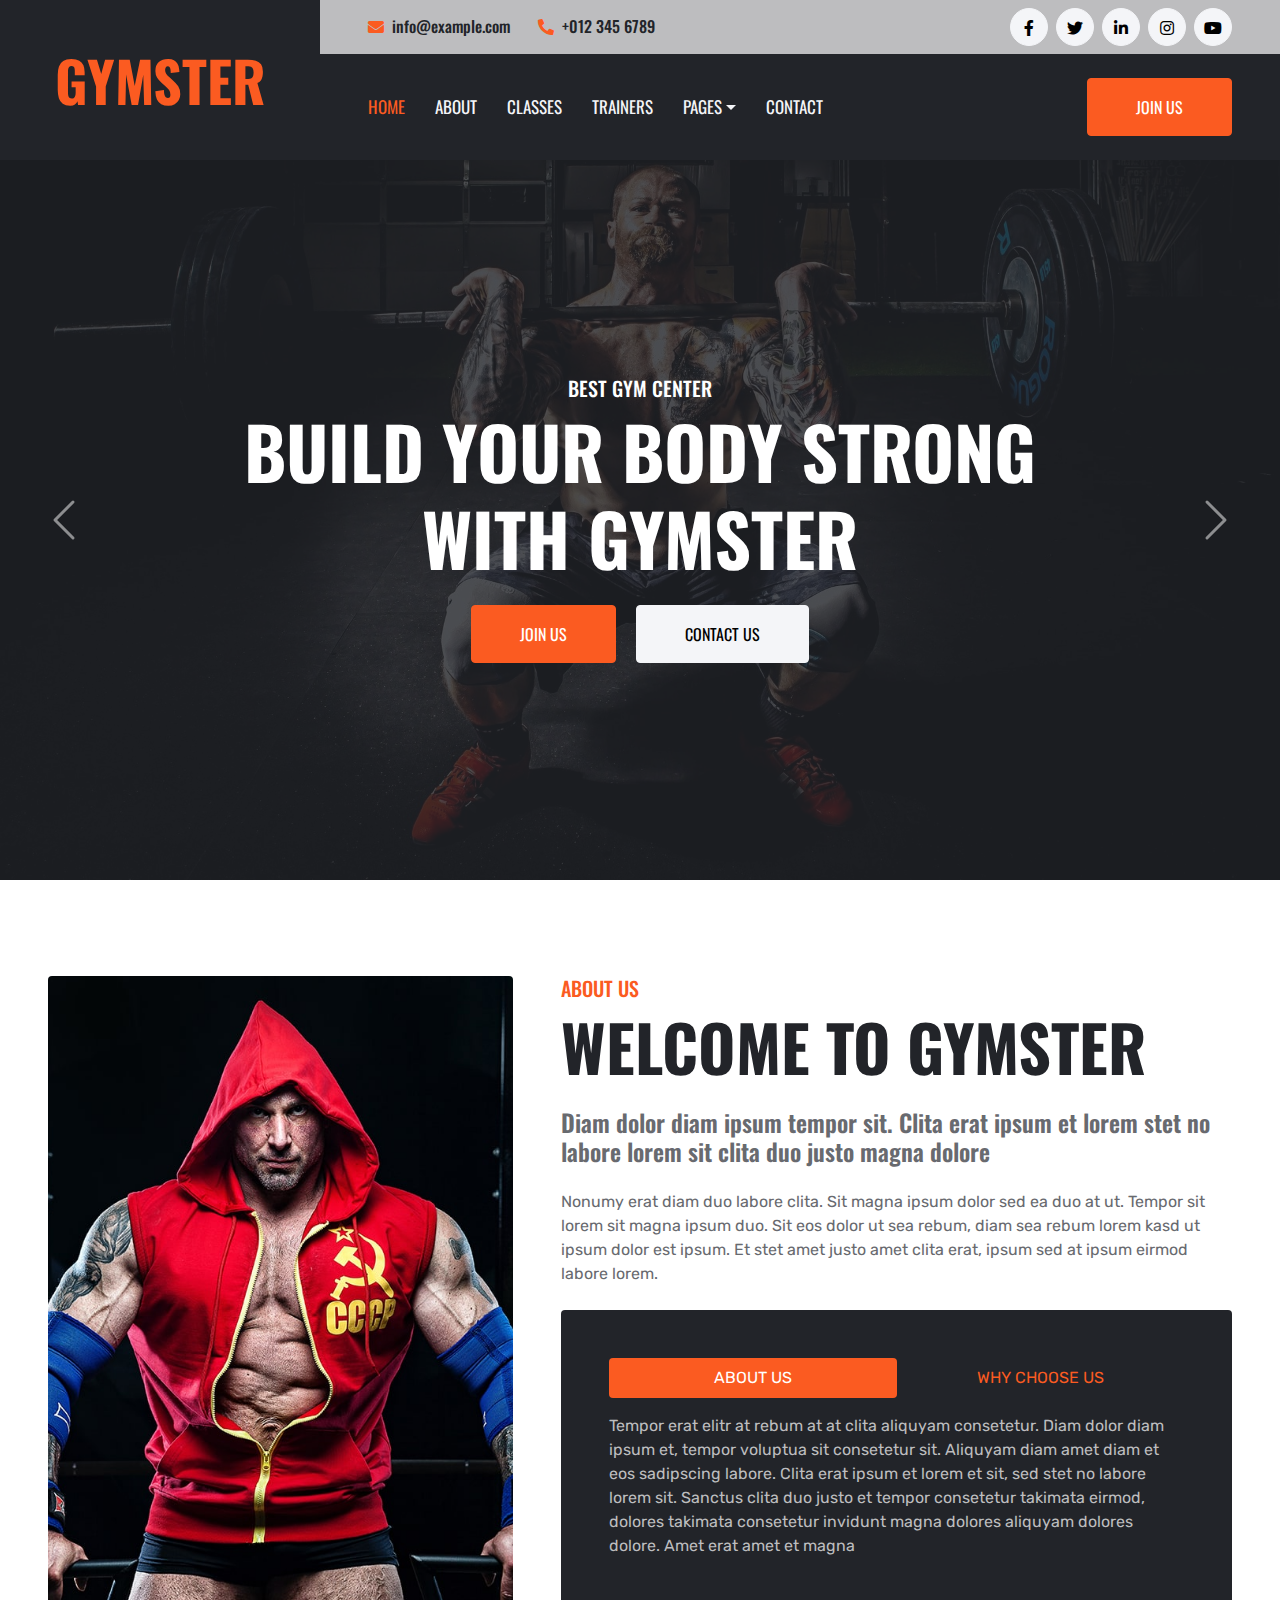
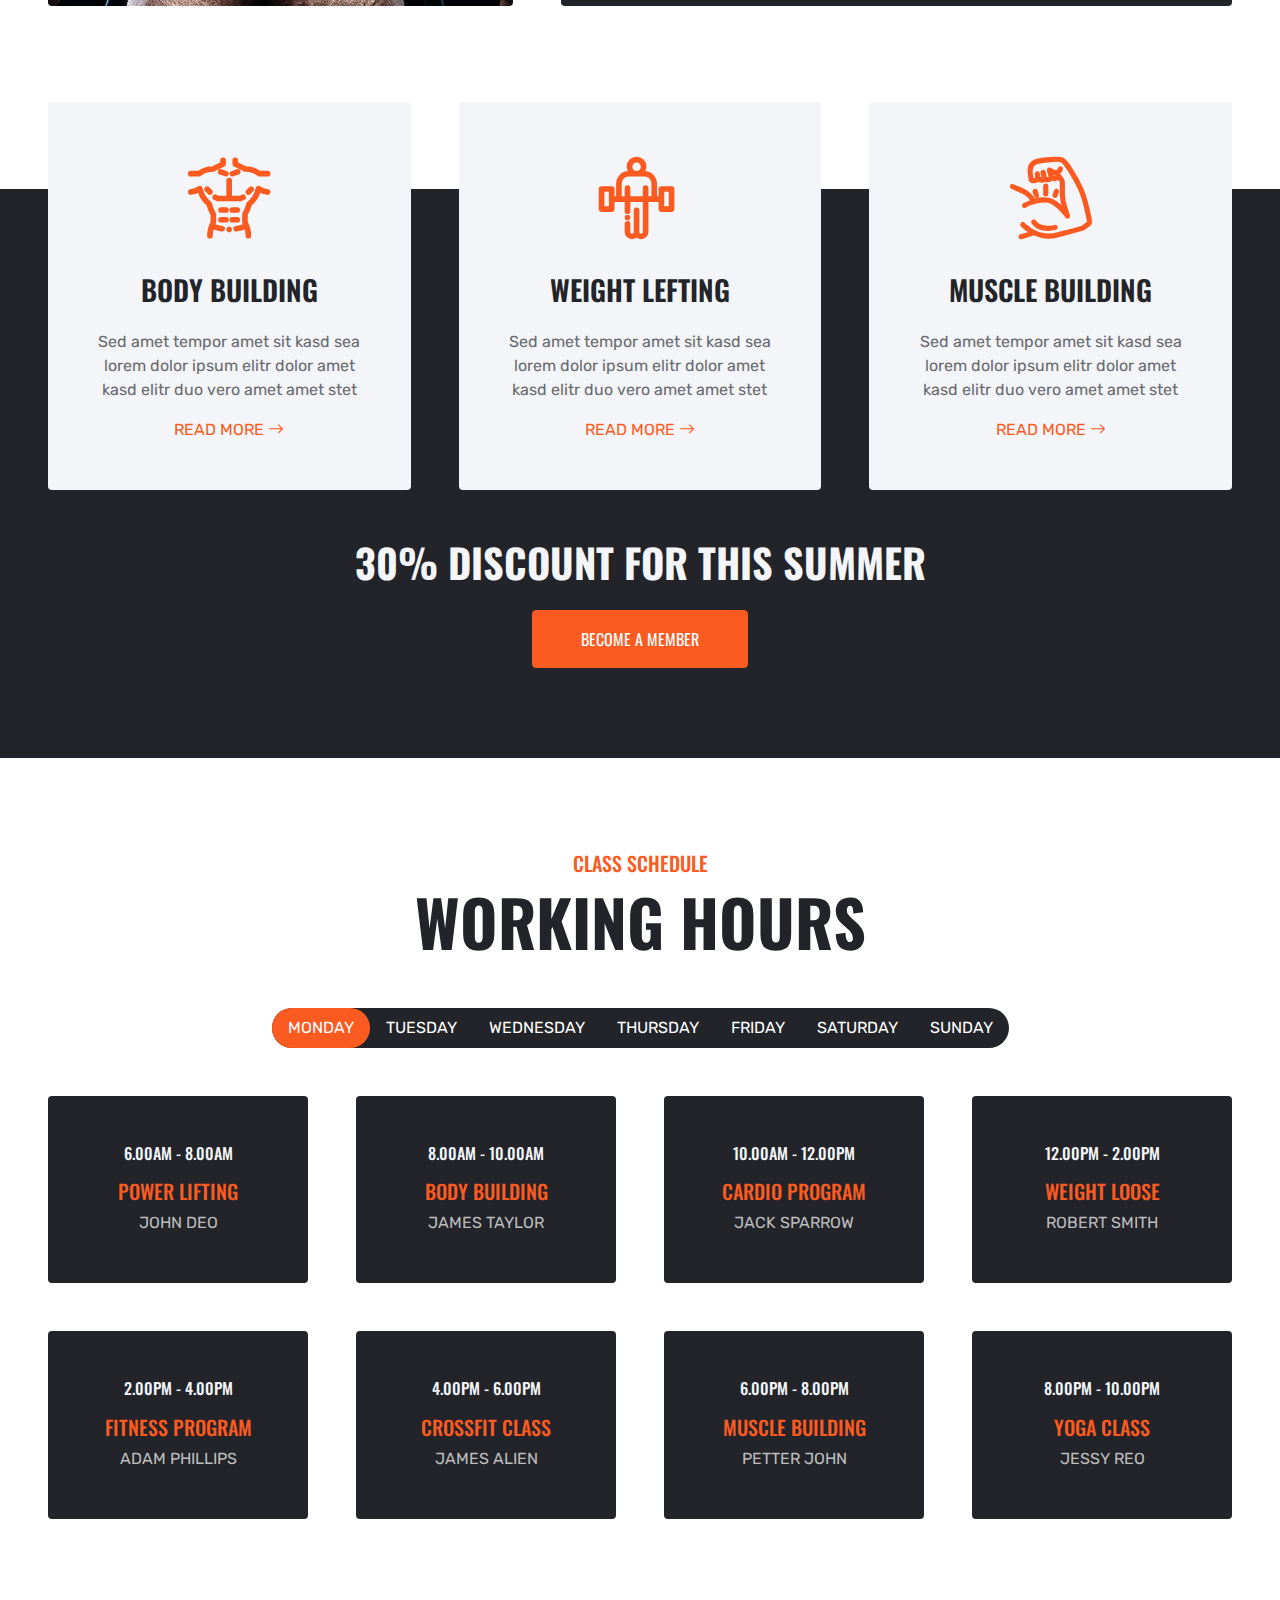
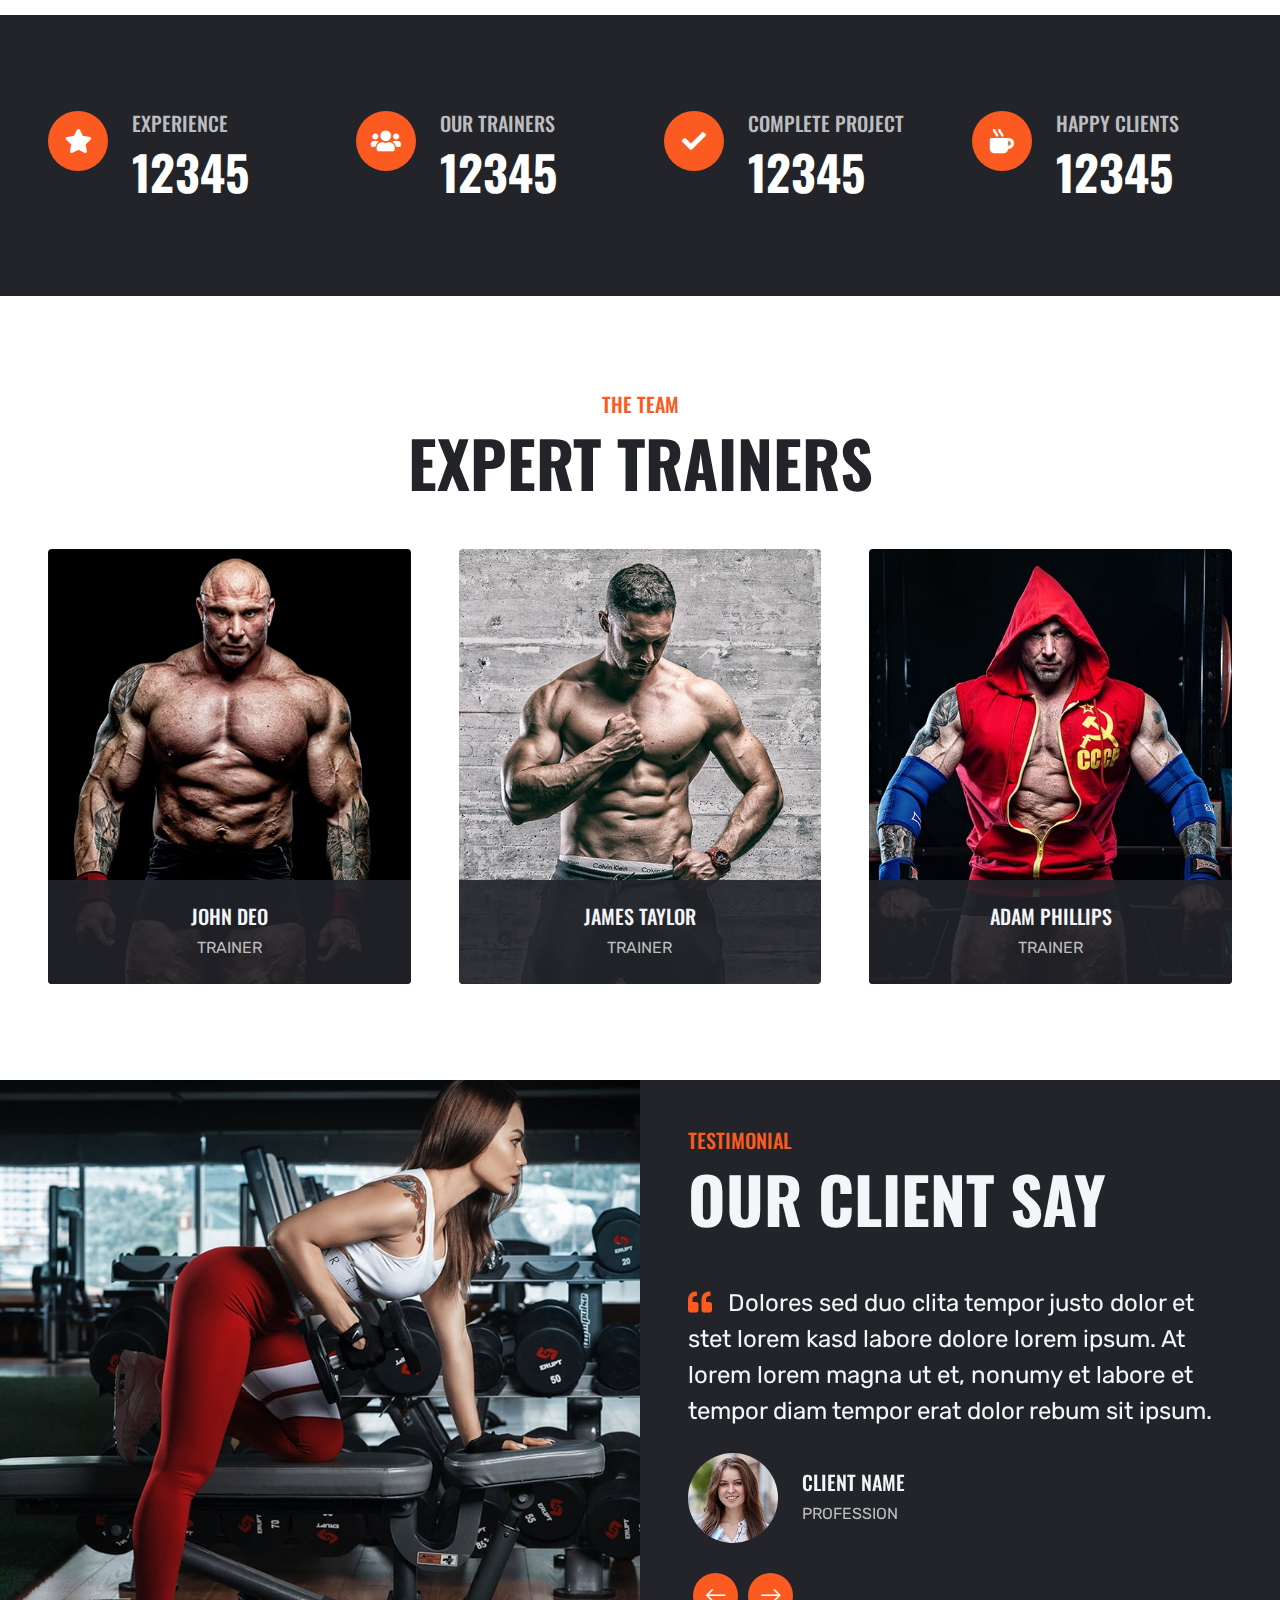
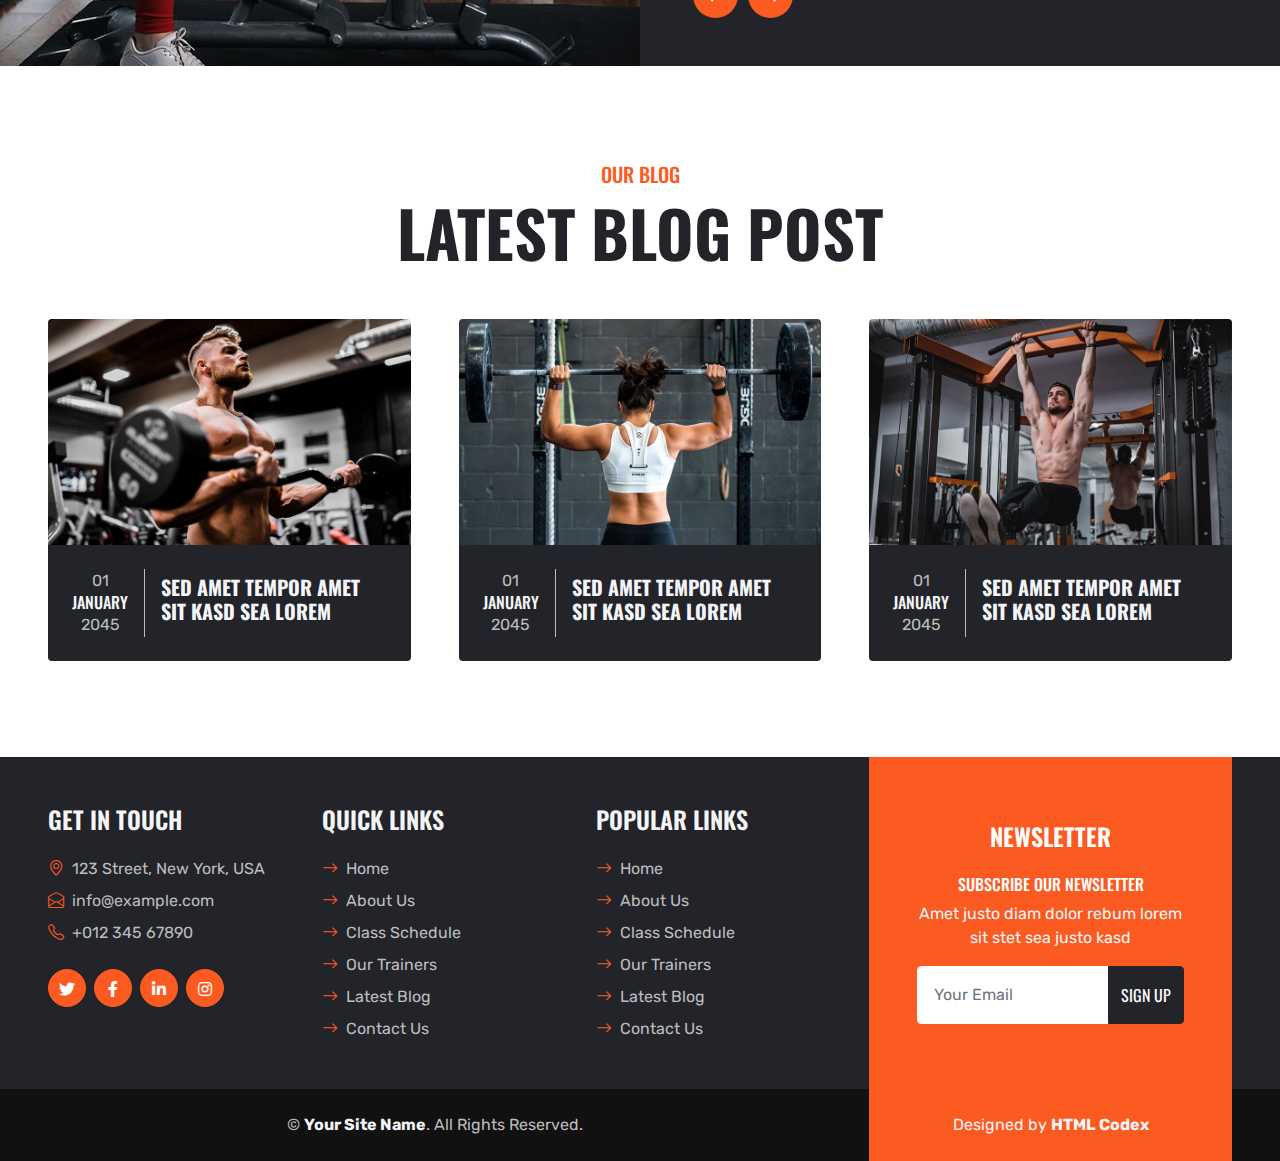
==== index.html @ 9c232bd8 "adding html files" ====
<!DOCTYPE html>
<html lang="en">

<head>
    <meta charset="utf-8">
    <title>GYMSTER - Gym HTML Template</title>
    <meta content="width=device-width, initial-scale=1.0" name="viewport">
    <meta content="Free HTML Templates" name="keywords">
    <meta content="Free HTML Templates" name="description">

    <!-- Favicon -->
    <link href="img/favicon.ico" rel="icon">

    <!-- Google Web Fonts -->
    <link rel="preconnect" href="https://fonts.gstatic.com">
    <link href="https://fonts.googleapis.com/css2?family=Oswald:wght@400;500;600;700&family=Rubik&display=swap" rel="stylesheet"> 

    <!-- Icon Font Stylesheet -->
    <link href="https://cdnjs.cloudflare.com/ajax/libs/font-awesome/5.15.0/css/all.min.css" rel="stylesheet">
    <link href="https://cdn.jsdelivr.net/npm/bootstrap-icons@1.4.1/font/bootstrap-icons.css" rel="stylesheet">
    <link href="lib/flaticon/font/flaticon.css" rel="stylesheet">

    <!-- Libraries Stylesheet -->
    <link href="lib/owlcarousel/assets/owl.carousel.min.css" rel="stylesheet">

    <!-- Customized Bootstrap Stylesheet -->
    <link href="css/bootstrap.min.css" rel="stylesheet">

    <!-- Template Stylesheet -->
    <link href="css/style.css" rel="stylesheet">
</head>

<body>
    <!-- Header Start -->
    <div class="container-fluid bg-dark px-0">
        <div class="row gx-0">
            <div class="col-lg-3 bg-dark d-none d-lg-block">
                <a href="index.html" class="navbar-brand w-100 h-100 m-0 p-0 d-flex align-items-center justify-content-center">
                    <h1 class="m-0 display-4 text-primary text-uppercase">Gymster</h1>
                </a>
            </div>
            <div class="col-lg-9">
                <div class="row gx-0 bg-secondary d-none d-lg-flex">
                    <div class="col-lg-7 px-5 text-start">
                        <div class="h-100 d-inline-flex align-items-center py-2 me-4">
                            <i class="fa fa-envelope text-primary me-2"></i>
                            <h6 class="mb-0">info@example.com</h6>
                        </div>
                        <div class="h-100 d-inline-flex align-items-center py-2">
                            <i class="fa fa-phone-alt text-primary me-2"></i>
                            <h6 class="mb-0">+012 345 6789</h6>
                        </div>
                    </div>
                    <div class="col-lg-5 px-5 text-end">
                        <div class="d-inline-flex align-items-center py-2">
                            <a class="btn btn-light btn-square rounded-circle me-2" href="">
                                <i class="fab fa-facebook-f"></i>
                            </a>
                            <a class="btn btn-light btn-square rounded-circle me-2" href="">
                                <i class="fab fa-twitter"></i>
                            </a>
                            <a class="btn btn-light btn-square rounded-circle me-2" href="">
                                <i class="fab fa-linkedin-in"></i>
                            </a>
                            <a class="btn btn-light btn-square rounded-circle me-2" href="">
                                <i class="fab fa-instagram"></i>
                            </a>
                            <a class="btn btn-light btn-square rounded-circle" href="">
                                <i class="fab fa-youtube"></i>
                            </a>
                        </div>
                    </div>
                </div>
                <nav class="navbar navbar-expand-lg bg-dark navbar-dark p-3 p-lg-0 px-lg-5">
                    <a href="index.html" class="navbar-brand d-block d-lg-none">
                        <h1 class="m-0 display-4 text-primary text-uppercase">Gymster</h1>
                    </a>
                    <button type="button" class="navbar-toggler" data-bs-toggle="collapse" data-bs-target="#navbarCollapse">
                        <span class="navbar-toggler-icon"></span>
                    </button>
                    <div class="collapse navbar-collapse justify-content-between" id="navbarCollapse">
                        <div class="navbar-nav mr-auto py-0">
                            <a href="index.html" class="nav-item nav-link active">Home</a>
                            <a href="about.html" class="nav-item nav-link">About</a>
                            <a href="class.html" class="nav-item nav-link">Classes</a>
                            <a href="team.html" class="nav-item nav-link">Trainers</a>
                            <div class="nav-item dropdown">
                                <a href="#" class="nav-link dropdown-toggle" data-bs-toggle="dropdown">Pages</a>
                                <div class="dropdown-menu rounded-0 m-0">
                                    <a href="blog.html" class="dropdown-item">Blog Grid</a>
                                    <a href="detail.html" class="dropdown-item">Blog Detail</a>
                                    <a href="testimonial.html" class="dropdown-item">Testimonial</a>
                                </div>
                            </div>
                            <a href="contact.html" class="nav-item nav-link">Contact</a>
                        </div>
                        <a href="" class="btn btn-primary py-md-3 px-md-5 d-none d-lg-block">Join Us</a>
                    </div>
                </nav>
            </div>
        </div>
    </div>
    <!-- Header End -->


    <!-- Carousel Start -->
    <div class="container-fluid p-0 mb-5">
        <div id="header-carousel" class="carousel slide" data-bs-ride="carousel">
            <div class="carousel-inner">
                <div class="carousel-item active">
                    <img class="w-100" src="img/carousel-1.jpg" alt="Image">
                    <div class="carousel-caption d-flex flex-column align-items-center justify-content-center">
                        <div class="p-3" style="max-width: 900px;">
                            <h5 class="text-white text-uppercase">Best Gym Center</h5>
                            <h1 class="display-2 text-white text-uppercase mb-md-4">Build Your Body Strong With Gymster</h1>
                            <a href="" class="btn btn-primary py-md-3 px-md-5 me-3">Join Us</a>
                            <a href="" class="btn btn-light py-md-3 px-md-5">Contact Us</a>
                        </div>
                    </div>
                </div>
                <div class="carousel-item">
                    <img class="w-100" src="img/carousel-2.jpg" alt="Image">
                    <div class="carousel-caption d-flex flex-column align-items-center justify-content-center">
                        <div class="p-3" style="max-width: 900px;">
                            <h5 class="text-white text-uppercase">Best Gym Center</h5>
                            <h1 class="display-2 text-white text-uppercase mb-md-4">Grow Your Strength With Our Trainers</h1>
                            <a href="" class="btn btn-primary py-md-3 px-md-5 me-3">Join Us</a>
                            <a href="" class="btn btn-light py-md-3 px-md-5">Contact Us</a>
                        </div>
                    </div>
                </div>
            </div>
            <button class="carousel-control-prev" type="button" data-bs-target="#header-carousel"
                data-bs-slide="prev">
                <span class="carousel-control-prev-icon" aria-hidden="true"></span>
                <span class="visually-hidden">Previous</span>
            </button>
            <button class="carousel-control-next" type="button" data-bs-target="#header-carousel"
                data-bs-slide="next">
                <span class="carousel-control-next-icon" aria-hidden="true"></span>
                <span class="visually-hidden">Next</span>
            </button>
        </div>
    </div>
    <!-- Carousel End -->


    <!-- About Start -->
    <div class="container-fluid p-5">
        <div class="row gx-5">
            <div class="col-lg-5 mb-5 mb-lg-0" style="min-height: 500px;">
                <div class="position-relative h-100">
                    <img class="position-absolute w-100 h-100 rounded" src="img/about.jpg" style="object-fit: cover;">
                </div>
            </div>
            <div class="col-lg-7">
                <div class="mb-4">
                    <h5 class="text-primary text-uppercase">About Us</h5>
                    <h1 class="display-3 text-uppercase mb-0">Welcome to Gymster</h1>
                </div>
                <h4 class="text-body mb-4">Diam dolor diam ipsum tempor sit. Clita erat ipsum et lorem stet no labore lorem sit clita duo justo magna dolore</h4>
                <p class="mb-4">Nonumy erat diam duo labore clita. Sit magna ipsum dolor sed ea duo at ut. Tempor sit lorem sit magna ipsum duo. Sit eos dolor ut sea rebum, diam sea rebum lorem kasd ut ipsum dolor est ipsum. Et stet amet justo amet clita erat, ipsum sed at ipsum eirmod labore lorem.</p>
                <div class="rounded bg-dark p-5">
                    <ul class="nav nav-pills justify-content-between mb-3">
                        <li class="nav-item w-50">
                            <a class="nav-link text-uppercase text-center w-100 active" data-bs-toggle="pill" href="#pills-1">About Us</a>
                        </li>
                        <li class="nav-item w-50">
                                <a class="nav-link text-uppercase text-center w-100" data-bs-toggle="pill" href="#pills-2">Why Choose Us</a>
                        </li>
                    </ul>
                    <div class="tab-content">
                        <div class="tab-pane fade show active" id="pills-1">
                            <p class="text-secondary mb-0">Tempor erat elitr at rebum at at clita aliquyam consetetur. Diam dolor diam ipsum et, tempor voluptua sit consetetur sit. Aliquyam diam amet diam et eos sadipscing labore. Clita erat ipsum et lorem et sit, sed stet no labore lorem sit. Sanctus clita duo justo et tempor consetetur takimata eirmod, dolores takimata consetetur invidunt magna dolores aliquyam dolores dolore. Amet erat amet et magna</p>
                        </div>
                        <div class="tab-pane fade" id="pills-2">
                            <p class="text-secondary mb-0">Tempor erat elitr at rebum at at clita aliquyam consetetur. Diam dolor diam ipsum et, tempor voluptua sit consetetur sit. Aliquyam diam amet diam et eos sadipscing labore. Clita erat ipsum et lorem et sit, sed stet no labore lorem sit. Sanctus clita duo justo et tempor consetetur takimata eirmod, dolores takimata consetetur invidunt magna dolores aliquyam dolores dolore. Amet erat amet et magna</p>
                        </div>
                    </div>
                </div>
            </div>
        </div>
    </div>
    <!-- About End -->


    <!-- Programe Start -->
    <div class="container-fluid programe position-relative px-5 mt-5" style="margin-bottom: 135px;">
        <div class="row g-5 gb-5">
            <div class="col-lg-4 col-md-6">
                <div class="bg-light rounded text-center p-5">
                    <i class="flaticon-six-pack display-1 text-primary"></i>
                    <h3 class="text-uppercase my-4">Body Building</h3>
                    <p>Sed amet tempor amet sit kasd sea lorem dolor ipsum elitr dolor amet kasd elitr duo vero amet amet stet</p>
                    <a class="text-uppercase" href="">Read More <i class="bi bi-arrow-right"></i></a>
                </div>
            </div>
            <div class="col-lg-4 col-md-6">
                <div class="bg-light rounded text-center p-5">
                    <i class="flaticon-barbell display-1 text-primary"></i>
                    <h3 class="text-uppercase my-4">Weight Lefting</h3>
                    <p>Sed amet tempor amet sit kasd sea lorem dolor ipsum elitr dolor amet kasd elitr duo vero amet amet stet</p>
                    <a class="text-uppercase" href="">Read More <i class="bi bi-arrow-right"></i></a>
                </div>
            </div>
            <div class="col-lg-4 col-md-6">
                <div class="bg-light rounded text-center p-5">
                    <i class="flaticon-bodybuilding display-1 text-primary"></i>
                    <h3 class="text-uppercase my-4">Muscle Building</h3>
                    <p>Sed amet tempor amet sit kasd sea lorem dolor ipsum elitr dolor amet kasd elitr duo vero amet amet stet</p>
                    <a class="text-uppercase" href="">Read More <i class="bi bi-arrow-right"></i></a>
                </div>
            </div>
            <div class="col-lg-12 col-md-6 text-center">
                <h1 class="text-uppercase text-light mb-4">30% Discount For This Summer</h1>
                <a href="" class="btn btn-primary py-3 px-5">Become A Member</a>
            </div>
        </div>
    </div>
    <!-- Programe Start -->


    <!-- Class Timetable Start -->
    <div class="container-fluid p-5">
        <div class="mb-5 text-center">
            <h5 class="text-primary text-uppercase">Class Schedule</h5>
            <h1 class="display-3 text-uppercase mb-0">Working Hours</h1>
        </div>
        <div class="tab-class text-center">
            <ul class="nav nav-pills d-inline-flex justify-content-center bg-dark text-uppercase rounded-pill mb-5">
                <li class="nav-item">
                    <a class="nav-link rounded-pill text-white active" data-bs-toggle="pill" href="#tab-1">Monday</a>
                </li>
                <li class="nav-item">
                    <a class="nav-link rounded-pill text-white" data-bs-toggle="pill" href="#tab-2">Tuesday</a>
                </li>
                <li class="nav-item">
                    <a class="nav-link rounded-pill text-white" data-bs-toggle="pill" href="#tab-3">Wednesday</a>
                </li>
                <li class="nav-item">
                    <a class="nav-link rounded-pill text-white" data-bs-toggle="pill" href="#tab-4">Thursday</a>
                </li>
                <li class="nav-item">
                    <a class="nav-link rounded-pill text-white" data-bs-toggle="pill" href="#tab-5">Friday</a>
                </li>
                <li class="nav-item">
                    <a class="nav-link rounded-pill text-white" data-bs-toggle="pill" href="#tab-6">Saturday</a>
                </li>
                <li class="nav-item">
                    <a class="nav-link rounded-pill text-white" data-bs-toggle="pill" href="#tab-7">Sunday</a>
                </li>
            </ul>
            <div class="tab-content">
                <div id="tab-1" class="tab-pane fade show p-0 active">
                    <div class="row g-5">
                        <div class="col-lg-3 col-md-4 col-sm-6">
                            <div class="bg-dark rounded text-center py-5 px-3">
                                <h6 class="text-uppercase text-light mb-3">6.00am - 8.00am</h6>
                                <h5 class="text-uppercase text-primary">Power Lifting</h5>
                                <p class="text-uppercase text-secondary mb-0">John Deo</p>
                            </div>
                        </div>
                        <div class="col-lg-3 col-md-4 col-sm-6">
                            <div class="bg-dark rounded text-center py-5 px-3">
                                <h6 class="text-uppercase text-light mb-3">8.00am - 10.00am</h6>
                                <h5 class="text-uppercase text-primary">Body Building</h5>
                                <p class="text-uppercase text-secondary mb-0">James Taylor</p>
                            </div>
                        </div>
                        <div class="col-lg-3 col-md-4 col-sm-6">
                            <div class="bg-dark rounded text-center py-5 px-3">
                                <h6 class="text-uppercase text-light mb-3">10.00am - 12.00pm</h6>
                                <h5 class="text-uppercase text-primary">Cardio Program</h5>
                                <p class="text-uppercase text-secondary mb-0">Jack Sparrow</p>
                            </div>
                        </div>
                        <div class="col-lg-3 col-md-4 col-sm-6">
                            <div class="bg-dark rounded text-center py-5 px-3">
                                <h6 class="text-uppercase text-light mb-3">12.00pm - 2.00pm</h6>
                                <h5 class="text-uppercase text-primary">Weight Loose</h5>
                                <p class="text-uppercase text-secondary mb-0">Robert Smith</p>
                            </div>
                        </div>
                        <div class="col-lg-3 col-md-4 col-sm-6">
                            <div class="bg-dark rounded text-center py-5 px-3">
                                <h6 class="text-uppercase text-light mb-3">2.00pm - 4.00pm</h6>
                                <h5 class="text-uppercase text-primary">Fitness Program</h5>
                                <p class="text-uppercase text-secondary mb-0">Adam Phillips</p>
                            </div>
                        </div>
                        <div class="col-lg-3 col-md-4 col-sm-6">
                            <div class="bg-dark rounded text-center py-5 px-3">
                                <h6 class="text-uppercase text-light mb-3">4.00pm - 6.00pm</h6>
                                <h5 class="text-uppercase text-primary">Crossfit Class</h5>
                                <p class="text-uppercase text-secondary mb-0">James Alien</p>
                            </div>
                        </div>
                        <div class="col-lg-3 col-md-4 col-sm-6">
                            <div class="bg-dark rounded text-center py-5 px-3">
                                <h6 class="text-uppercase text-light mb-3">6.00pm - 8.00pm</h6>
                                <h5 class="text-uppercase text-primary">Muscle Building</h5>
                                <p class="text-uppercase text-secondary mb-0">Petter John</p>
                            </div>
                        </div>
                        <div class="col-lg-3 col-md-4 col-sm-6">
                            <div class="bg-dark rounded text-center py-5 px-3">
                                <h6 class="text-uppercase text-light mb-3">8.00pm - 10.00pm</h6>
                                <h5 class="text-uppercase text-primary">Yoga Class</h5>
                                <p class="text-uppercase text-secondary mb-0">Jessy Reo</p>
                            </div>
                        </div>
                    </div>
                </div>
                <div id="tab-2" class="tab-pane fade p-0">
                    <div class="row g-5">
                        <div class="col-lg-3 col-md-4 col-sm-6">
                            <div class="bg-dark rounded text-center py-5 px-3">
                                <h6 class="text-uppercase text-light mb-3">6.00am - 8.00am</h6>
                                <h5 class="text-uppercase text-primary">Power Lifting</h5>
                                <p class="text-uppercase text-secondary mb-0">John Deo</p>
                            </div>
                        </div>
                        <div class="col-lg-3 col-md-4 col-sm-6">
                            <div class="bg-dark rounded text-center py-5 px-3">
                                <h6 class="text-uppercase text-light mb-3">8.00am - 10.00am</h6>
                                <h5 class="text-uppercase text-primary">Body Building</h5>
                                <p class="text-uppercase text-secondary mb-0">James Taylor</p>
                            </div>
                        </div>
                        <div class="col-lg-3 col-md-4 col-sm-6">
                            <div class="bg-dark rounded text-center py-5 px-3">
                                <h6 class="text-uppercase text-light mb-3">10.00am - 12.00pm</h6>
                                <h5 class="text-uppercase text-primary">Cardio Program</h5>
                                <p class="text-uppercase text-secondary mb-0">Jack Sparrow</p>
                            </div>
                        </div>
                        <div class="col-lg-3 col-md-4 col-sm-6">
                            <div class="bg-dark rounded text-center py-5 px-3">
                                <h6 class="text-uppercase text-light mb-3">12.00pm - 2.00pm</h6>
                                <h5 class="text-uppercase text-primary">Weight Loose</h5>
                                <p class="text-uppercase text-secondary mb-0">Robert Smith</p>
                            </div>
                        </div>
                        <div class="col-lg-3 col-md-4 col-sm-6">
                            <div class="bg-dark rounded text-center py-5 px-3">
                                <h6 class="text-uppercase text-light mb-3">2.00pm - 4.00pm</h6>
                                <h5 class="text-uppercase text-primary">Fitness Program</h5>
                                <p class="text-uppercase text-secondary mb-0">Adam Phillips</p>
                            </div>
                        </div>
                        <div class="col-lg-3 col-md-4 col-sm-6">
                            <div class="bg-dark rounded text-center py-5 px-3">
                                <h6 class="text-uppercase text-light mb-3">4.00pm - 6.00pm</h6>
                                <h5 class="text-uppercase text-primary">Crossfit Class</h5>
                                <p class="text-uppercase text-secondary mb-0">James Alien</p>
                            </div>
                        </div>
                        <div class="col-lg-3 col-md-4 col-sm-6">
                            <div class="bg-dark rounded text-center py-5 px-3">
                                <h6 class="text-uppercase text-light mb-3">6.00pm - 8.00pm</h6>
                                <h5 class="text-uppercase text-primary">Muscle Building</h5>
                                <p class="text-uppercase text-secondary mb-0">Petter John</p>
                            </div>
                        </div>
                        <div class="col-lg-3 col-md-4 col-sm-6">
                            <div class="bg-dark rounded text-center py-5 px-3">
                                <h6 class="text-uppercase text-light mb-3">8.00pm - 10.00pm</h6>
                                <h5 class="text-uppercase text-primary">Yoga Class</h5>
                                <p class="text-uppercase text-secondary mb-0">Jessy Reo</p>
                            </div>
                        </div>
                    </div>
                </div>
                <div id="tab-3" class="tab-pane fade p-0">
                    <div class="row g-5">
                        <div class="col-lg-3 col-md-4 col-sm-6">
                            <div class="bg-dark rounded text-center py-5 px-3">
                                <h6 class="text-uppercase text-light mb-3">6.00am - 8.00am</h6>
                                <h5 class="text-uppercase text-primary">Power Lifting</h5>
                                <p class="text-uppercase text-secondary mb-0">John Deo</p>
                            </div>
                        </div>
                        <div class="col-lg-3 col-md-4 col-sm-6">
                            <div class="bg-dark rounded text-center py-5 px-3">
                                <h6 class="text-uppercase text-light mb-3">8.00am - 10.00am</h6>
                                <h5 class="text-uppercase text-primary">Body Building</h5>
                                <p class="text-uppercase text-secondary mb-0">James Taylor</p>
                            </div>
                        </div>
                        <div class="col-lg-3 col-md-4 col-sm-6">
                            <div class="bg-dark rounded text-center py-5 px-3">
                                <h6 class="text-uppercase text-light mb-3">10.00am - 12.00pm</h6>
                                <h5 class="text-uppercase text-primary">Cardio Program</h5>
                                <p class="text-uppercase text-secondary mb-0">Jack Sparrow</p>
                            </div>
                        </div>
                        <div class="col-lg-3 col-md-4 col-sm-6">
                            <div class="bg-dark rounded text-center py-5 px-3">
                                <h6 class="text-uppercase text-light mb-3">12.00pm - 2.00pm</h6>
                                <h5 class="text-uppercase text-primary">Weight Loose</h5>
                                <p class="text-uppercase text-secondary mb-0">Robert Smith</p>
                            </div>
                        </div>
                        <div class="col-lg-3 col-md-4 col-sm-6">
                            <div class="bg-dark rounded text-center py-5 px-3">
                                <h6 class="text-uppercase text-light mb-3">2.00pm - 4.00pm</h6>
                                <h5 class="text-uppercase text-primary">Fitness Program</h5>
                                <p class="text-uppercase text-secondary mb-0">Adam Phillips</p>
                            </div>
                        </div>
                        <div class="col-lg-3 col-md-4 col-sm-6">
                            <div class="bg-dark rounded text-center py-5 px-3">
                                <h6 class="text-uppercase text-light mb-3">4.00pm - 6.00pm</h6>
                                <h5 class="text-uppercase text-primary">Crossfit Class</h5>
                                <p class="text-uppercase text-secondary mb-0">James Alien</p>
                            </div>
                        </div>
                        <div class="col-lg-3 col-md-4 col-sm-6">
                            <div class="bg-dark rounded text-center py-5 px-3">
                                <h6 class="text-uppercase text-light mb-3">6.00pm - 8.00pm</h6>
                                <h5 class="text-uppercase text-primary">Muscle Building</h5>
                                <p class="text-uppercase text-secondary mb-0">Petter John</p>
                            </div>
                        </div>
                        <div class="col-lg-3 col-md-4 col-sm-6">
                            <div class="bg-dark rounded text-center py-5 px-3">
                                <h6 class="text-uppercase text-light mb-3">8.00pm - 10.00pm</h6>
                                <h5 class="text-uppercase text-primary">Yoga Class</h5>
                                <p class="text-uppercase text-secondary mb-0">Jessy Reo</p>
                            </div>
                        </div>
                    </div>
                </div>
                <div id="tab-4" class="tab-pane fade p-0">
                    <div class="row g-5">
                        <div class="col-lg-3 col-md-4 col-sm-6">
                            <div class="bg-dark rounded text-center py-5 px-3">
                                <h6 class="text-uppercase text-light mb-3">6.00am - 8.00am</h6>
                                <h5 class="text-uppercase text-primary">Power Lifting</h5>
                                <p class="text-uppercase text-secondary mb-0">John Deo</p>
                            </div>
                        </div>
                        <div class="col-lg-3 col-md-4 col-sm-6">
                            <div class="bg-dark rounded text-center py-5 px-3">
                                <h6 class="text-uppercase text-light mb-3">8.00am - 10.00am</h6>
                                <h5 class="text-uppercase text-primary">Body Building</h5>
                                <p class="text-uppercase text-secondary mb-0">James Taylor</p>
                            </div>
                        </div>
                        <div class="col-lg-3 col-md-4 col-sm-6">
                            <div class="bg-dark rounded text-center py-5 px-3">
                                <h6 class="text-uppercase text-light mb-3">10.00am - 12.00pm</h6>
                                <h5 class="text-uppercase text-primary">Cardio Program</h5>
                                <p class="text-uppercase text-secondary mb-0">Jack Sparrow</p>
                            </div>
                        </div>
                        <div class="col-lg-3 col-md-4 col-sm-6">
                            <div class="bg-dark rounded text-center py-5 px-3">
                                <h6 class="text-uppercase text-light mb-3">12.00pm - 2.00pm</h6>
                                <h5 class="text-uppercase text-primary">Weight Loose</h5>
                                <p class="text-uppercase text-secondary mb-0">Robert Smith</p>
                            </div>
                        </div>
                        <div class="col-lg-3 col-md-4 col-sm-6">
                            <div class="bg-dark rounded text-center py-5 px-3">
                                <h6 class="text-uppercase text-light mb-3">2.00pm - 4.00pm</h6>
                                <h5 class="text-uppercase text-primary">Fitness Program</h5>
                                <p class="text-uppercase text-secondary mb-0">Adam Phillips</p>
                            </div>
                        </div>
                        <div class="col-lg-3 col-md-4 col-sm-6">
                            <div class="bg-dark rounded text-center py-5 px-3">
                                <h6 class="text-uppercase text-light mb-3">4.00pm - 6.00pm</h6>
                                <h5 class="text-uppercase text-primary">Crossfit Class</h5>
                                <p class="text-uppercase text-secondary mb-0">James Alien</p>
                            </div>
                        </div>
                        <div class="col-lg-3 col-md-4 col-sm-6">
                            <div class="bg-dark rounded text-center py-5 px-3">
                                <h6 class="text-uppercase text-light mb-3">6.00pm - 8.00pm</h6>
                                <h5 class="text-uppercase text-primary">Muscle Building</h5>
                                <p class="text-uppercase text-secondary mb-0">Petter John</p>
                            </div>
                        </div>
                        <div class="col-lg-3 col-md-4 col-sm-6">
                            <div class="bg-dark rounded text-center py-5 px-3">
                                <h6 class="text-uppercase text-light mb-3">8.00pm - 10.00pm</h6>
                                <h5 class="text-uppercase text-primary">Yoga Class</h5>
                                <p class="text-uppercase text-secondary mb-0">Jessy Reo</p>
                            </div>
                        </div>
                    </div>
                </div>
                <div id="tab-5" class="tab-pane fade p-0">
                    <div class="row g-5">
                        <div class="col-lg-3 col-md-4 col-sm-6">
                            <div class="bg-dark rounded text-center py-5 px-3">
                                <h6 class="text-uppercase text-light mb-3">6.00am - 8.00am</h6>
                                <h5 class="text-uppercase text-primary">Power Lifting</h5>
                                <p class="text-uppercase text-secondary mb-0">John Deo</p>
                            </div>
                        </div>
                        <div class="col-lg-3 col-md-4 col-sm-6">
                            <div class="bg-dark rounded text-center py-5 px-3">
                                <h6 class="text-uppercase text-light mb-3">8.00am - 10.00am</h6>
                                <h5 class="text-uppercase text-primary">Body Building</h5>
                                <p class="text-uppercase text-secondary mb-0">James Taylor</p>
                            </div>
                        </div>
                        <div class="col-lg-3 col-md-4 col-sm-6">
                            <div class="bg-dark rounded text-center py-5 px-3">
                                <h6 class="text-uppercase text-light mb-3">10.00am - 12.00pm</h6>
                                <h5 class="text-uppercase text-primary">Cardio Program</h5>
                                <p class="text-uppercase text-secondary mb-0">Jack Sparrow</p>
                            </div>
                        </div>
                        <div class="col-lg-3 col-md-4 col-sm-6">
                            <div class="bg-dark rounded text-center py-5 px-3">
                                <h6 class="text-uppercase text-light mb-3">12.00pm - 2.00pm</h6>
                                <h5 class="text-uppercase text-primary">Weight Loose</h5>
                                <p class="text-uppercase text-secondary mb-0">Robert Smith</p>
                            </div>
                        </div>
                        <div class="col-lg-3 col-md-4 col-sm-6">
                            <div class="bg-dark rounded text-center py-5 px-3">
                                <h6 class="text-uppercase text-light mb-3">2.00pm - 4.00pm</h6>
                                <h5 class="text-uppercase text-primary">Fitness Program</h5>
                                <p class="text-uppercase text-secondary mb-0">Adam Phillips</p>
                            </div>
                        </div>
                        <div class="col-lg-3 col-md-4 col-sm-6">
                            <div class="bg-dark rounded text-center py-5 px-3">
                                <h6 class="text-uppercase text-light mb-3">4.00pm - 6.00pm</h6>
                                <h5 class="text-uppercase text-primary">Crossfit Class</h5>
                                <p class="text-uppercase text-secondary mb-0">James Alien</p>
                            </div>
                        </div>
                        <div class="col-lg-3 col-md-4 col-sm-6">
                            <div class="bg-dark rounded text-center py-5 px-3">
                                <h6 class="text-uppercase text-light mb-3">6.00pm - 8.00pm</h6>
                                <h5 class="text-uppercase text-primary">Muscle Building</h5>
                                <p class="text-uppercase text-secondary mb-0">Petter John</p>
                            </div>
                        </div>
                        <div class="col-lg-3 col-md-4 col-sm-6">
                            <div class="bg-dark rounded text-center py-5 px-3">
                                <h6 class="text-uppercase text-light mb-3">8.00pm - 10.00pm</h6>
                                <h5 class="text-uppercase text-primary">Yoga Class</h5>
                                <p class="text-uppercase text-secondary mb-0">Jessy Reo</p>
                            </div>
                        </div>
                    </div>
                </div>
                <div id="tab-6" class="tab-pane fade p-0">
                    <div class="row g-5">
                        <div class="col-lg-3 col-md-4 col-sm-6">
                            <div class="bg-dark rounded text-center py-5 px-3">
                                <h6 class="text-uppercase text-light mb-3">6.00am - 8.00am</h6>
                                <h5 class="text-uppercase text-primary">Power Lifting</h5>
                                <p class="text-uppercase text-secondary mb-0">John Deo</p>
                            </div>
                        </div>
                        <div class="col-lg-3 col-md-4 col-sm-6">
                            <div class="bg-dark rounded text-center py-5 px-3">
                                <h6 class="text-uppercase text-light mb-3">8.00am - 10.00am</h6>
                                <h5 class="text-uppercase text-primary">Body Building</h5>
                                <p class="text-uppercase text-secondary mb-0">James Taylor</p>
                            </div>
                        </div>
                        <div class="col-lg-3 col-md-4 col-sm-6">
                            <div class="bg-dark rounded text-center py-5 px-3">
                                <h6 class="text-uppercase text-light mb-3">10.00am - 12.00pm</h6>
                                <h5 class="text-uppercase text-primary">Cardio Program</h5>
                                <p class="text-uppercase text-secondary mb-0">Jack Sparrow</p>
                            </div>
                        </div>
                        <div class="col-lg-3 col-md-4 col-sm-6">
                            <div class="bg-dark rounded text-center py-5 px-3">
                                <h6 class="text-uppercase text-light mb-3">12.00pm - 2.00pm</h6>
                                <h5 class="text-uppercase text-primary">Weight Loose</h5>
                                <p class="text-uppercase text-secondary mb-0">Robert Smith</p>
                            </div>
                        </div>
                        <div class="col-lg-3 col-md-4 col-sm-6">
                            <div class="bg-dark rounded text-center py-5 px-3">
                                <h6 class="text-uppercase text-light mb-3">2.00pm - 4.00pm</h6>
                                <h5 class="text-uppercase text-primary">Fitness Program</h5>
                                <p class="text-uppercase text-secondary mb-0">Adam Phillips</p>
                            </div>
                        </div>
                        <div class="col-lg-3 col-md-4 col-sm-6">
                            <div class="bg-dark rounded text-center py-5 px-3">
                                <h6 class="text-uppercase text-light mb-3">4.00pm - 6.00pm</h6>
                                <h5 class="text-uppercase text-primary">Crossfit Class</h5>
                                <p class="text-uppercase text-secondary mb-0">James Alien</p>
                            </div>
                        </div>
                        <div class="col-lg-3 col-md-4 col-sm-6">
                            <div class="bg-dark rounded text-center py-5 px-3">
                                <h6 class="text-uppercase text-light mb-3">6.00pm - 8.00pm</h6>
                                <h5 class="text-uppercase text-primary">Muscle Building</h5>
                                <p class="text-uppercase text-secondary mb-0">Petter John</p>
                            </div>
                        </div>
                        <div class="col-lg-3 col-md-4 col-sm-6">
                            <div class="bg-dark rounded text-center py-5 px-3">
                                <h6 class="text-uppercase text-light mb-3">8.00pm - 10.00pm</h6>
                                <h5 class="text-uppercase text-primary">Yoga Class</h5>
                                <p class="text-uppercase text-secondary mb-0">Jessy Reo</p>
                            </div>
                        </div>
                    </div>
                </div>
                <div id="tab-7" class="tab-pane fade p-0">
                    <div class="row g-5">
                        <div class="col-lg-3 col-md-4 col-sm-6">
                            <div class="bg-dark rounded text-center py-5 px-3">
                                <h6 class="text-uppercase text-light mb-3">6.00am - 8.00am</h6>
                                <h5 class="text-uppercase text-primary">Power Lifting</h5>
                                <p class="text-uppercase text-secondary mb-0">John Deo</p>
                            </div>
                        </div>
                        <div class="col-lg-3 col-md-4 col-sm-6">
                            <div class="bg-dark rounded text-center py-5 px-3">
                                <h6 class="text-uppercase text-light mb-3">8.00am - 10.00am</h6>
                                <h5 class="text-uppercase text-primary">Body Building</h5>
                                <p class="text-uppercase text-secondary mb-0">James Taylor</p>
                            </div>
                        </div>
                        <div class="col-lg-3 col-md-4 col-sm-6">
                            <div class="bg-dark rounded text-center py-5 px-3">
                                <h6 class="text-uppercase text-light mb-3">10.00am - 12.00pm</h6>
                                <h5 class="text-uppercase text-primary">Cardio Program</h5>
                                <p class="text-uppercase text-secondary mb-0">Jack Sparrow</p>
                            </div>
                        </div>
                        <div class="col-lg-3 col-md-4 col-sm-6">
                            <div class="bg-dark rounded text-center py-5 px-3">
                                <h6 class="text-uppercase text-light mb-3">12.00pm - 2.00pm</h6>
                                <h5 class="text-uppercase text-primary">Weight Loose</h5>
                                <p class="text-uppercase text-secondary mb-0">Robert Smith</p>
                            </div>
                        </div>
                        <div class="col-lg-3 col-md-4 col-sm-6">
                            <div class="bg-dark rounded text-center py-5 px-3">
                                <h6 class="text-uppercase text-light mb-3">2.00pm - 4.00pm</h6>
                                <h5 class="text-uppercase text-primary">Fitness Program</h5>
                                <p class="text-uppercase text-secondary mb-0">Adam Phillips</p>
                            </div>
                        </div>
                        <div class="col-lg-3 col-md-4 col-sm-6">
                            <div class="bg-dark rounded text-center py-5 px-3">
                                <h6 class="text-uppercase text-light mb-3">4.00pm - 6.00pm</h6>
                                <h5 class="text-uppercase text-primary">Crossfit Class</h5>
                                <p class="text-uppercase text-secondary mb-0">James Alien</p>
                            </div>
                        </div>
                        <div class="col-lg-3 col-md-4 col-sm-6">
                            <div class="bg-dark rounded text-center py-5 px-3">
                                <h6 class="text-uppercase text-light mb-3">6.00pm - 8.00pm</h6>
                                <h5 class="text-uppercase text-primary">Muscle Building</h5>
                                <p class="text-uppercase text-secondary mb-0">Petter John</p>
                            </div>
                        </div>
                        <div class="col-lg-3 col-md-4 col-sm-6">
                            <div class="bg-dark rounded text-center py-5 px-3">
                                <h6 class="text-uppercase text-light mb-3">8.00pm - 10.00pm</h6>
                                <h5 class="text-uppercase text-primary">Yoga Class</h5>
                                <p class="text-uppercase text-secondary mb-0">Jessy Reo</p>
                            </div>
                        </div>
                    </div>
                </div>
            </div>
        </div>
    </div>
    <!-- Class Timetable Start -->
    

    <!-- Facts Start -->
    <div class="container-fluid bg-dark facts p-5 my-5">
        <div class="row gx-5 gy-4 py-5">
            <div class="col-lg-3 col-md-6">
                <div class="d-flex">
                    <div class="bg-primary rounded-circle d-flex align-items-center justify-content-center mb-3" style="width: 60px; height: 60px;">
                        <i class="fa fa-star fs-4 text-white"></i>
                    </div>
                    <div class="ps-4">
                        <h5 class="text-secondary text-uppercase">Experience</h5>
                        <h1 class="display-5 text-white mb-0" data-toggle="counter-up">12345</h1>
                    </div>
                </div>
            </div>
            <div class="col-lg-3 col-md-6">
                <div class="d-flex">
                    <div class="bg-primary rounded-circle d-flex align-items-center justify-content-center mb-3" style="width: 60px; height: 60px;">
                        <i class="fa fa-users fs-4 text-white"></i>
                    </div>
                    <div class="ps-4">
                        <h5 class="text-secondary text-uppercase">Our Trainers</h5>
                        <h1 class="display-5 text-white mb-0" data-toggle="counter-up">12345</h1>
                    </div>
                </div>
            </div>
            <div class="col-lg-3 col-md-6">
                <div class="d-flex">
                    <div class="bg-primary rounded-circle d-flex align-items-center justify-content-center mb-3" style="width: 60px; height: 60px;">
                        <i class="fa fa-check fs-4 text-white"></i>
                    </div>
                    <div class="ps-4">
                        <h5 class="text-secondary text-uppercase">Complete Project</h5>
                        <h1 class="display-5 text-white mb-0" data-toggle="counter-up">12345</h1>
                    </div>
                </div>
            </div>
            <div class="col-lg-3 col-md-6">
                <div class="d-flex">
                    <div class="bg-primary rounded-circle d-flex align-items-center justify-content-center mb-3" style="width: 60px; height: 60px;">
                        <i class="fa fa-mug-hot fs-4 text-white"></i>
                    </div>
                    <div class="ps-4">
                        <h5 class="text-secondary text-uppercase">Happy Clients</h5>
                        <h1 class="display-5 text-white mb-0" data-toggle="counter-up">12345</h1>
                    </div>
                </div>
            </div>
        </div>
    </div>
    <!-- Facts End -->


    <!-- Team Start -->
    <div class="container-fluid p-5">
        <div class="mb-5 text-center">
            <h5 class="text-primary text-uppercase">The Team</h5>
            <h1 class="display-3 text-uppercase mb-0">Expert Trainers</h1>
        </div>
        <div class="row g-5">
            <div class="col-lg-4 col-md-6">
                <div class="team-item position-relative">
                    <div class="position-relative overflow-hidden rounded">
                        <img class="img-fluid w-100" src="img/team-1.jpg" alt="">
                        <div class="team-overlay">
                            <div class="d-flex align-items-center justify-content-start">
                                <a class="btn btn-light btn-square rounded-circle mx-1" href="#"><i class="fab fa-twitter"></i></a>
                                <a class="btn btn-light btn-square rounded-circle mx-1" href="#"><i class="fab fa-facebook-f"></i></a>
                                <a class="btn btn-light btn-square rounded-circle mx-1" href="#"><i class="fab fa-linkedin-in"></i></a>
                            </div>
                        </div>
                    </div>
                    <div class="position-absolute start-0 bottom-0 w-100 rounded-bottom text-center p-4" style="background: rgba(34, 36, 41, .9);">
                        <h5 class="text-uppercase text-light">John Deo</h5>
                        <p class="text-uppercase text-secondary m-0">Trainer</p>
                    </div>
                </div>
            </div>
            <div class="col-lg-4 col-md-6">
                <div class="team-item position-relative">
                    <div class="position-relative overflow-hidden rounded">
                        <img class="img-fluid w-100" src="img/team-2.jpg" alt="">
                        <div class="team-overlay">
                            <div class="d-flex align-items-center justify-content-start">
                                <a class="btn btn-light btn-square rounded-circle mx-1" href="#"><i class="fab fa-twitter"></i></a>
                                <a class="btn btn-light btn-square rounded-circle mx-1" href="#"><i class="fab fa-facebook-f"></i></a>
                                <a class="btn btn-light btn-square rounded-circle mx-1" href="#"><i class="fab fa-linkedin-in"></i></a>
                            </div>
                        </div>
                    </div>
                    <div class="position-absolute start-0 bottom-0 w-100 rounded-bottom text-center p-4" style="background: rgba(34, 36, 41, .9);">
                        <h5 class="text-uppercase text-light">James Taylor</h5>
                        <p class="text-uppercase text-secondary m-0">Trainer</p>
                    </div>
                </div>
            </div>
            <div class="col-lg-4 col-md-6">
                <div class="team-item position-relative">
                    <div class="position-relative overflow-hidden rounded">
                        <img class="img-fluid w-100" src="img/team-3.jpg" alt="">
                        <div class="team-overlay">
                            <div class="d-flex align-items-center justify-content-start">
                                <a class="btn btn-light btn-square rounded-circle mx-1" href="#"><i class="fab fa-twitter"></i></a>
                                <a class="btn btn-light btn-square rounded-circle mx-1" href="#"><i class="fab fa-facebook-f"></i></a>
                                <a class="btn btn-light btn-square rounded-circle mx-1" href="#"><i class="fab fa-linkedin-in"></i></a>
                            </div>
                        </div>
                    </div>
                    <div class="position-absolute start-0 bottom-0 w-100 rounded-bottom text-center p-4" style="background: rgba(34, 36, 41, .9);">
                        <h5 class="text-uppercase text-light">Adam Phillips</h5>
                        <p class="text-uppercase text-secondary m-0">Trainer</p>
                    </div>
                </div>
            </div>
        </div>
    </div>
    <!-- Team End -->
    

    <!-- Testimonial Start -->
    <div class="container-fluid p-0 my-5">
        <div class="row g-0">
            <div class="col-lg-6" style="min-height: 500px;">
                <div class="position-relative h-100">
                    <img class="position-absolute w-100 h-100" src="img/testimonial.jpg" style="object-fit: cover;">
                </div>
            </div>
            <div class="col-lg-6 bg-dark p-5">
                <div class="mb-5">
                    <h5 class="text-primary text-uppercase">Testimonial</h5>
                    <h1 class="display-3 text-uppercase text-light mb-0">Our Client Say</h1>
                </div>
                <div class="owl-carousel testimonial-carousel">
                    <div class="testimonial-item">
                        <p class="fs-4 fw-normal text-light mb-4"><i class="fa fa-quote-left text-primary me-3"></i>Dolores sed duo clita tempor justo dolor et stet lorem kasd labore dolore lorem ipsum. At lorem lorem magna ut et, nonumy et labore et tempor diam tempor erat dolor rebum sit ipsum.</p>
                        <div class="d-flex align-items-center">
                            <img class="img-fluid rounded-circle" src="img/testimonial-1.jpg" alt="">
                            <div class="ps-4">
                                <h5 class="text-uppercase text-light">Client Name</h5>
                                <span class="text-uppercase text-secondary">Profession</span>
                            </div>
                        </div>
                    </div>
                    <div class="testimonial-item">
                        <p class="fs-4 fw-normal text-light mb-4"><i class="fa fa-quote-left text-primary me-3"></i>Dolores sed duo clita tempor justo dolor et stet lorem kasd labore dolore lorem ipsum. At lorem lorem magna ut et, nonumy et labore et tempor diam tempor erat dolor rebum sit ipsum.</p>
                        <div class="d-flex align-items-center">
                            <img class="img-fluid rounded-circle" src="img/testimonial-2.jpg" alt="">
                            <div class="ps-4">
                                <h5 class="text-uppercase text-light">Client Name</h5>
                                <span class="text-uppercase text-secondary">Profession</span>
                            </div>
                        </div>
                    </div>
                </div>
            </div>
        </div>
    </div>
    <!-- Testimonial End -->


    <!-- Blog Start -->
    <div class="container-fluid p-5">
        <div class="mb-5 text-center">
            <h5 class="text-primary text-uppercase">Our Blog</h5>
            <h1 class="display-3 text-uppercase mb-0">Latest Blog Post</h1>
        </div>
        <div class="row g-5">
            <div class="col-lg-4">
                <div class="blog-item">
                    <div class="position-relative overflow-hidden rounded-top">
                        <img class="img-fluid" src="img/blog-1.jpg" alt="">
                    </div>
                    <div class="bg-dark d-flex align-items-center rounded-bottom p-4">
                        <div class="flex-shrink-0 text-center text-secondary border-end border-secondary pe-3 me-3">
                            <span>01</span>
                            <h6 class="text-light text-uppercase mb-0">January</h6>
                            <span>2045</span>
                        </div>
                        <a class="h5 text-uppercase text-light" href="">Sed amet tempor amet sit kasd sea lorem</h4></a>
                    </div>
                </div>
            </div>
            <div class="col-lg-4">
                <div class="blog-item">
                    <div class="position-relative overflow-hidden rounded-top">
                        <img class="img-fluid" src="img/blog-2.jpg" alt="">
                    </div>
                    <div class="bg-dark d-flex align-items-center rounded-bottom p-4">
                        <div class="flex-shrink-0 text-center text-secondary border-end border-secondary pe-3 me-3">
                            <span>01</span>
                            <h6 class="text-light text-uppercase mb-0">January</h6>
                            <span>2045</span>
                        </div>
                        <a class="h5 text-uppercase text-light" href="">Sed amet tempor amet sit kasd sea lorem</h4></a>
                    </div>
                </div>
            </div>
            <div class="col-lg-4">
                <div class="blog-item">
                    <div class="position-relative overflow-hidden rounded-top">
                        <img class="img-fluid" src="img/blog-3.jpg" alt="">
                    </div>
                    <div class="bg-dark d-flex align-items-center rounded-bottom p-4">
                        <div class="flex-shrink-0 text-center text-secondary border-end border-secondary pe-3 me-3">
                            <span>01</span>
                            <h6 class="text-light text-uppercase mb-0">January</h6>
                            <span>2045</span>
                        </div>
                        <a class="h5 text-uppercase text-light" href="">Sed amet tempor amet sit kasd sea lorem</h4></a>
                    </div>
                </div>
            </div>
        </div>
    </div>
    <!-- Blog End -->
    

    <!-- Footer Start -->
    <div class="container-fluid bg-dark text-secondary px-5 mt-5">
        <div class="row gx-5">
            <div class="col-lg-8 col-md-6">
                <div class="row gx-5">
                    <div class="col-lg-4 col-md-12 pt-5 mb-5">
                        <h4 class="text-uppercase text-light mb-4">Get In Touch</h4>
                        <div class="d-flex mb-2">
                            <i class="bi bi-geo-alt text-primary me-2"></i>
                            <p class="mb-0">123 Street, New York, USA</p>
                        </div>
                        <div class="d-flex mb-2">
                            <i class="bi bi-envelope-open text-primary me-2"></i>
                            <p class="mb-0">info@example.com</p>
                        </div>
                        <div class="d-flex mb-2">
                            <i class="bi bi-telephone text-primary me-2"></i>
                            <p class="mb-0">+012 345 67890</p>
                        </div>
                        <div class="d-flex mt-4">
                            <a class="btn btn-primary btn-square rounded-circle me-2" href="#"><i class="fab fa-twitter"></i></a>
                            <a class="btn btn-primary btn-square rounded-circle me-2" href="#"><i class="fab fa-facebook-f"></i></a>
                            <a class="btn btn-primary btn-square rounded-circle me-2" href="#"><i class="fab fa-linkedin-in"></i></a>
                            <a class="btn btn-primary btn-square rounded-circle" href="#"><i class="fab fa-instagram"></i></a>
                        </div>
                    </div>
                    <div class="col-lg-4 col-md-12 pt-0 pt-lg-5 mb-5">
                        <h4 class="text-uppercase text-light mb-4">Quick Links</h4>
                        <div class="d-flex flex-column justify-content-start">
                            <a class="text-secondary mb-2" href="#"><i class="bi bi-arrow-right text-primary me-2"></i>Home</a>
                            <a class="text-secondary mb-2" href="#"><i class="bi bi-arrow-right text-primary me-2"></i>About Us</a>
                            <a class="text-secondary mb-2" href="#"><i class="bi bi-arrow-right text-primary me-2"></i>Class Schedule</a>
                            <a class="text-secondary mb-2" href="#"><i class="bi bi-arrow-right text-primary me-2"></i>Our Trainers</a>
                            <a class="text-secondary mb-2" href="#"><i class="bi bi-arrow-right text-primary me-2"></i>Latest Blog</a>
                            <a class="text-secondary" href="#"><i class="bi bi-arrow-right text-primary me-2"></i>Contact Us</a>
                        </div>
                    </div>
                    <div class="col-lg-4 col-md-12 pt-0 pt-lg-5 mb-5">
                        <h4 class="text-uppercase text-light mb-4">Popular Links</h4>
                        <div class="d-flex flex-column justify-content-start">
                            <a class="text-secondary mb-2" href="#"><i class="bi bi-arrow-right text-primary me-2"></i>Home</a>
                            <a class="text-secondary mb-2" href="#"><i class="bi bi-arrow-right text-primary me-2"></i>About Us</a>
                            <a class="text-secondary mb-2" href="#"><i class="bi bi-arrow-right text-primary me-2"></i>Class Schedule</a>
                            <a class="text-secondary mb-2" href="#"><i class="bi bi-arrow-right text-primary me-2"></i>Our Trainers</a>
                            <a class="text-secondary mb-2" href="#"><i class="bi bi-arrow-right text-primary me-2"></i>Latest Blog</a>
                            <a class="text-secondary" href="#"><i class="bi bi-arrow-right text-primary me-2"></i>Contact Us</a>
                        </div>
                    </div>
                </div>
            </div>
            <div class="col-lg-4 col-md-6">
                <div class="d-flex flex-column align-items-center justify-content-center text-center h-100 bg-primary p-5">
                    <h4 class="text-uppercase text-white mb-4">Newsletter</h4>
                    <h6 class="text-uppercase text-white">Subscribe Our Newsletter</h6>
                    <p class="text-light">Amet justo diam dolor rebum lorem sit stet sea justo kasd</p>
                    <form action="">
                        <div class="input-group">
                            <input type="text" class="form-control border-white p-3" placeholder="Your Email">
                            <button class="btn btn-dark">Sign Up</button>
                        </div>
                    </form>
                </div>
            </div>
        </div>
    </div>
    <div class="container-fluid py-4 py-lg-0 px-5" style="background: #111111;">
        <div class="row gx-5">
            <div class="col-lg-8">
                <div class="py-lg-4 text-center">
                    <p class="text-secondary mb-0">&copy; <a class="text-light fw-bold" href="#">Your Site Name</a>. All Rights Reserved.</p>
                </div>
            </div>
            <div class="col-lg-4">
                <div class="py-lg-4 text-center credit">
                    <p class="text-light mb-0">Designed by <a class="text-light fw-bold" href="https://htmlcodex.com">HTML Codex</a></p>
                </div>
            </div>
        </div>
    </div>
    <!-- Footer End -->


    <!-- Back to Top -->
    <a href="#" class="btn btn-dark py-3 fs-4 back-to-top"><i class="bi bi-arrow-up"></i></a>


    <!-- JavaScript Libraries -->
    <script src="https://code.jquery.com/jquery-3.4.1.min.js"></script>
    <script src="https://cdn.jsdelivr.net/npm/bootstrap@5.0.0/dist/js/bootstrap.bundle.min.js"></script>
    <script src="lib/easing/easing.min.js"></script>
    <script src="lib/waypoints/waypoints.min.js"></script>
    <script src="lib/counterup/counterup.min.js"></script>
    <script src="lib/owlcarousel/owl.carousel.min.js"></script>

    <!-- Template Javascript -->
    <script src="js/main.js"></script>
</body>

</html>
---- lib/flaticon/font/flaticon.css ----
/*
  	Flaticon icon font: Flaticon
  	Creation date: 26/10/2020 11:08
  	*/

@font-face {
  font-family: "Flaticon";
  src: url("./Flaticon.eot");
  src: url("./Flaticon.eot?#iefix") format("embedded-opentype"),
       url("./Flaticon.woff2") format("woff2"),
       url("./Flaticon.woff") format("woff"),
       url("./Flaticon.ttf") format("truetype"),
       url("./Flaticon.svg#Flaticon") format("svg");
  font-weight: normal;
  font-style: normal;
}

@media screen and (-webkit-min-device-pixel-ratio:0) {
  @font-face {
    font-family: "Flaticon";
    src: url("./Flaticon.svg#Flaticon") format("svg");
  }
}

[class^="flaticon-"]:before, [class*=" flaticon-"]:before,
[class^="flaticon-"]:after, [class*=" flaticon-"]:after {   
  font-family: Flaticon;
        font-size: 20px;
font-style: normal;
margin-left: 20px;
}

.flaticon-barbell:before { content: "\f100"; }
.flaticon-treadmill:before { content: "\f101"; }
.flaticon-six-pack:before { content: "\f102"; }
.flaticon-bodybuilding:before { content: "\f103"; }
.flaticon-medal:before { content: "\f104"; }
.flaticon-muscular-bodybuilder-with-clock:before { content: "\f105"; }
.flaticon-trends:before { content: "\f106"; }
.flaticon-weightlifting:before { content: "\f107"; }
.flaticon-training:before { content: "\f108"; }
.flaticon-support:before { content: "\f109"; }
---- css/style.css ----
/********** Template CSS **********/
:root {
    --primary: #FB5B21;
    --secondary: #BDBDBF;
    --light: #F4F5F8;
    --dark: #222429;
}

[class^="flaticon-"]:before,
[class*=" flaticon-"]:before,
[class^="flaticon-"]:after,
[class*=" flaticon-"]:after {
    font-size: inherit;
    margin-left: 0;
}

h1,
h2,
.font-weight-bold {
    font-weight: 700 !important;
}

h3,
h4,
.font-weight-semi-bold {
    font-weight: 600 !important;
}

h5,
h6,
.font-weight-medium {
    font-weight: 500 !important;
}

.btn {
    font-family: 'Oswald', sans-serif;
    text-transform: uppercase;
    transition: .5s;
}

.btn-primary {
    color: #FFFFFF;
}

.btn-square {
    width: 38px;
    height: 38px;
}

.btn-sm-square {
    width: 30px;
    height: 30px;
}

.btn-lg-square {
    width: 48px;
    height: 48px;
}

.btn-square,
.btn-sm-square,
.btn-lg-square {
    padding-left: 0;
    padding-right: 0;
    text-align: center;
}

.back-to-top {
    position: fixed;
    display: none;
    right: 30px;
    bottom: 0;
    border-radius: 0;
    z-index: 99;
}

.navbar-dark .navbar-nav .nav-link {
    font-family: 'Oswald', sans-serif;
    margin-right: 30px;
    padding: 40px 0;
    color: var(--light);
    font-size: 17px;
    text-transform: uppercase;
    outline: none;
}

.navbar-dark .navbar-nav .nav-link:hover,
.navbar-dark .navbar-nav .nav-link.active {
    color: var(--primary);
}

@media (max-width: 991.98px) {
    .navbar-dark .navbar-nav .nav-link  {
        margin-right: 0;
        padding: 10px 0;
    }
}

.carousel-caption {
    top: 0;
    left: 0;
    right: 0;
    bottom: 0;
    background: rgba(34, 36, 41, .8);
    z-index: 1;
}

@media (max-width: 576px) {
    .carousel-caption h4 {
        font-size: 18px;
        font-weight: 500 !important;
    }

    .carousel-caption h1 {
        font-size: 30px;
        font-weight: 600 !important;
    }
}

.carousel-control-prev,
.carousel-control-next {
    width: 10%;
}

.carousel-control-prev-icon,
.carousel-control-next-icon {
    width: 3rem;
    height: 3rem;
}

.bg-hero {
    background: linear-gradient(rgba(34, 36, 41, .8), rgba(34, 36, 41, .8)), url(../img/carousel-1.jpg) top center no-repeat;
    background-size: cover;
}

.programe::after {
    position :absolute;
    content: "";
    width: 100%;
    height: calc(100% - 45px);
    top: 135px;
    left: 0;
    background: var(--dark);
    z-index: -1;
}

.team-item img {
    transition: .5s;
}

.team-item:hover img {
    transform: scale(1.2);
}

.team-item .team-overlay {
    position: absolute;
    top: 50%;
    right: 50%;
    bottom: 50%;
    left: 50%;
    display: flex;
    align-items: center;
    justify-content: center;
    background: rgba(34, 36, 41, .9);
    transition: .5s;
    opacity: 0;
}

.team-item:hover .team-overlay {
    top: 0;
    right: 0;
    bottom: 0;
    left: 0;
    opacity: 1;
}

.testimonial-carousel .owl-nav {
    margin-top: 30px;
    display: flex;
    justify-content: start;
}

.testimonial-carousel .owl-nav .owl-prev,
.testimonial-carousel .owl-nav .owl-next{
    position: relative;
    margin: 0 5px;
    width: 45px;
    height: 45px;
    display: flex;
    align-items: center;
    justify-content: center;
    color: #FFFFFF;
    background: var(--primary);
    font-size: 22px;
    border-radius: 45px;
    transition: .5s;
}

.testimonial-carousel .owl-nav .owl-prev:hover,
.testimonial-carousel .owl-nav .owl-next:hover {
    color: var(--dark);
}

.testimonial-carousel .owl-item img {
    width: 90px;
    height: 90px;
}

.blog-item img {
    transition: .5s;
}

.blog-item:hover img {
    transform: scale(1.2);
}

@media (min-width: 991.98px) {
    .credit {
        background: var(--primary);
    }
}
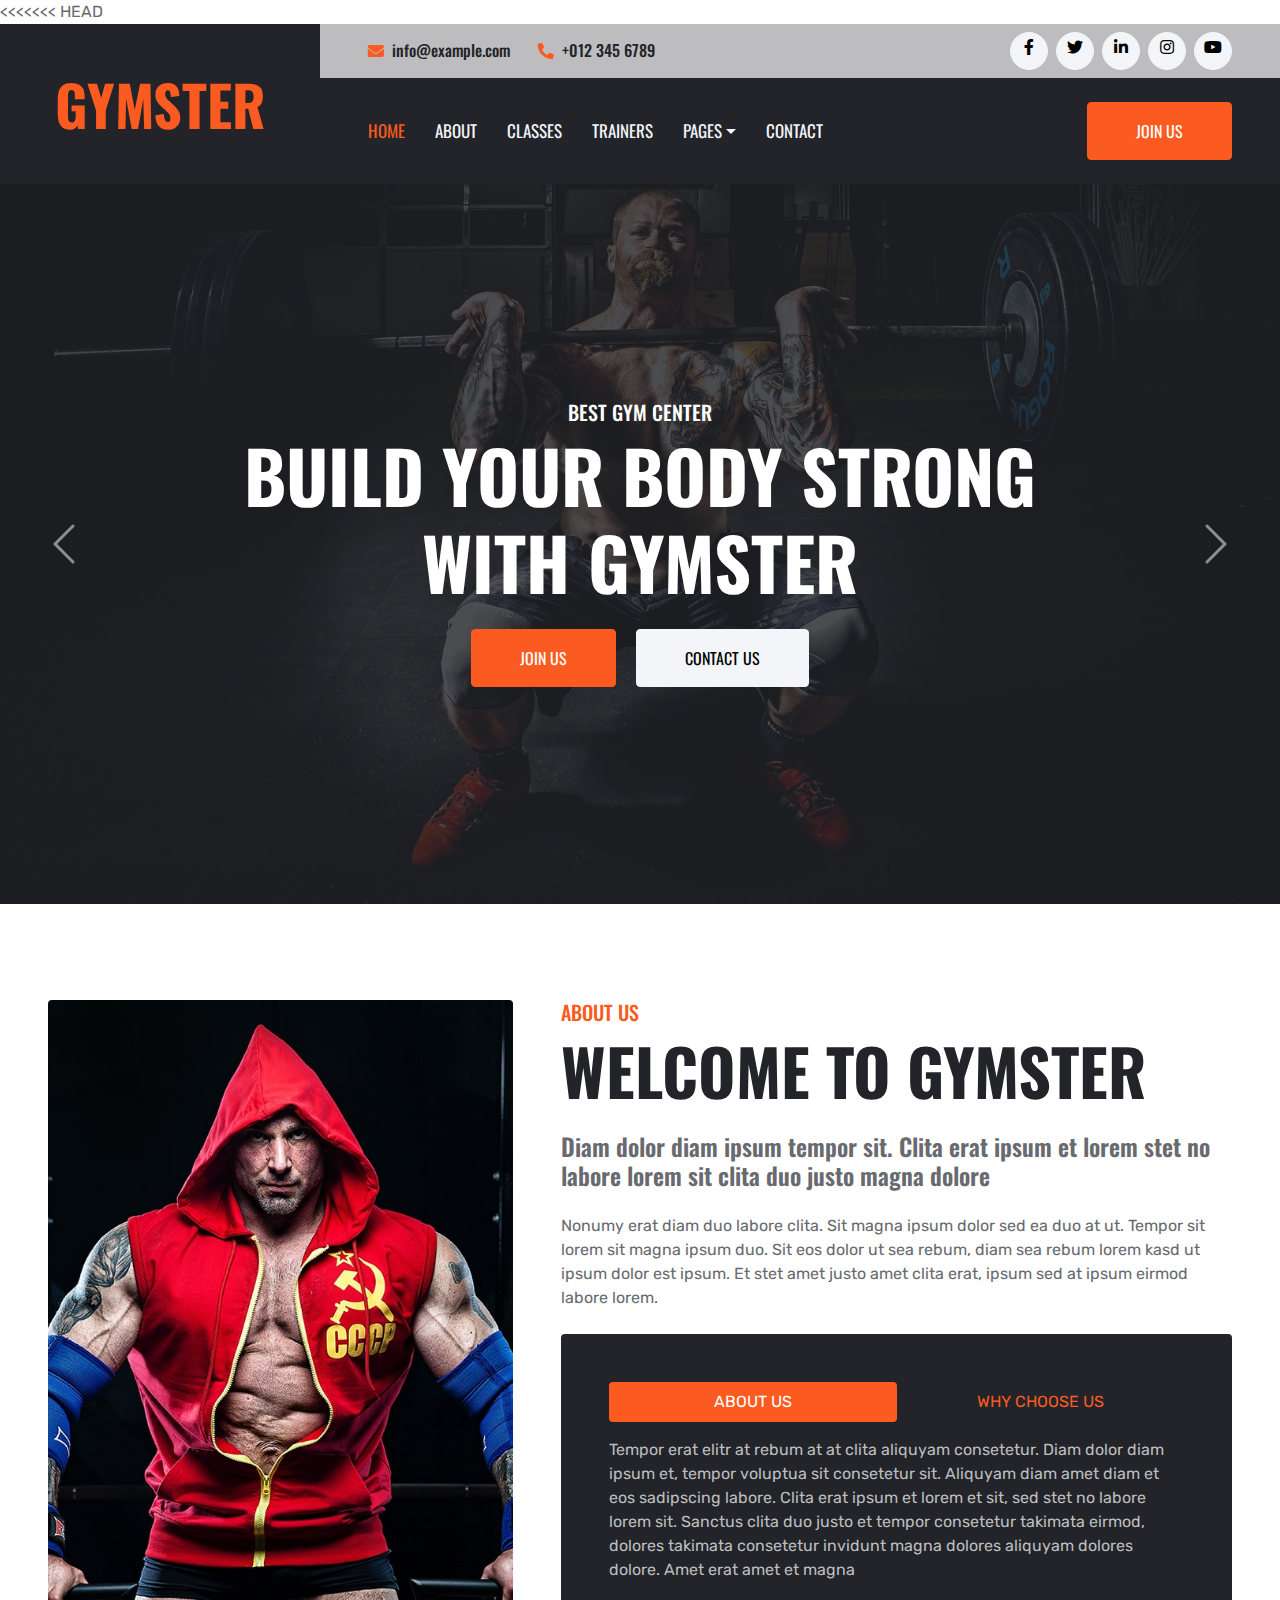
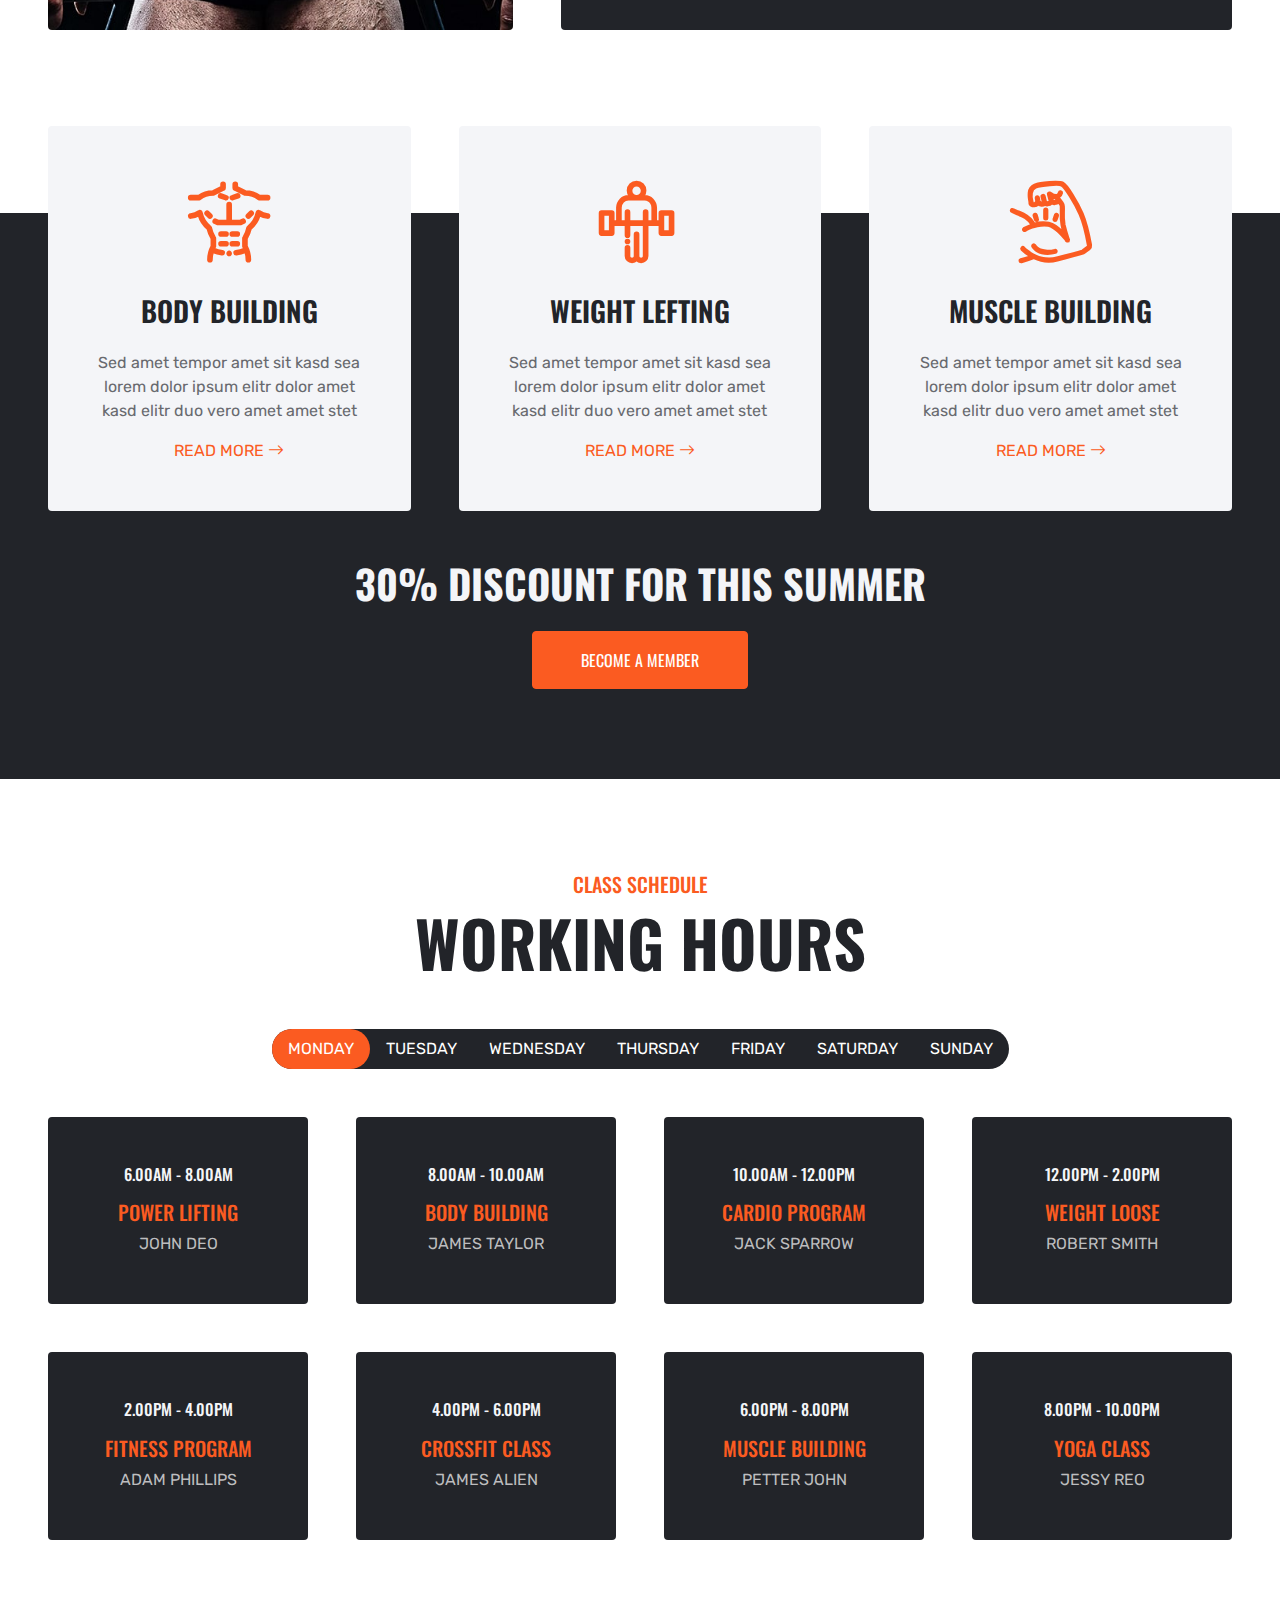
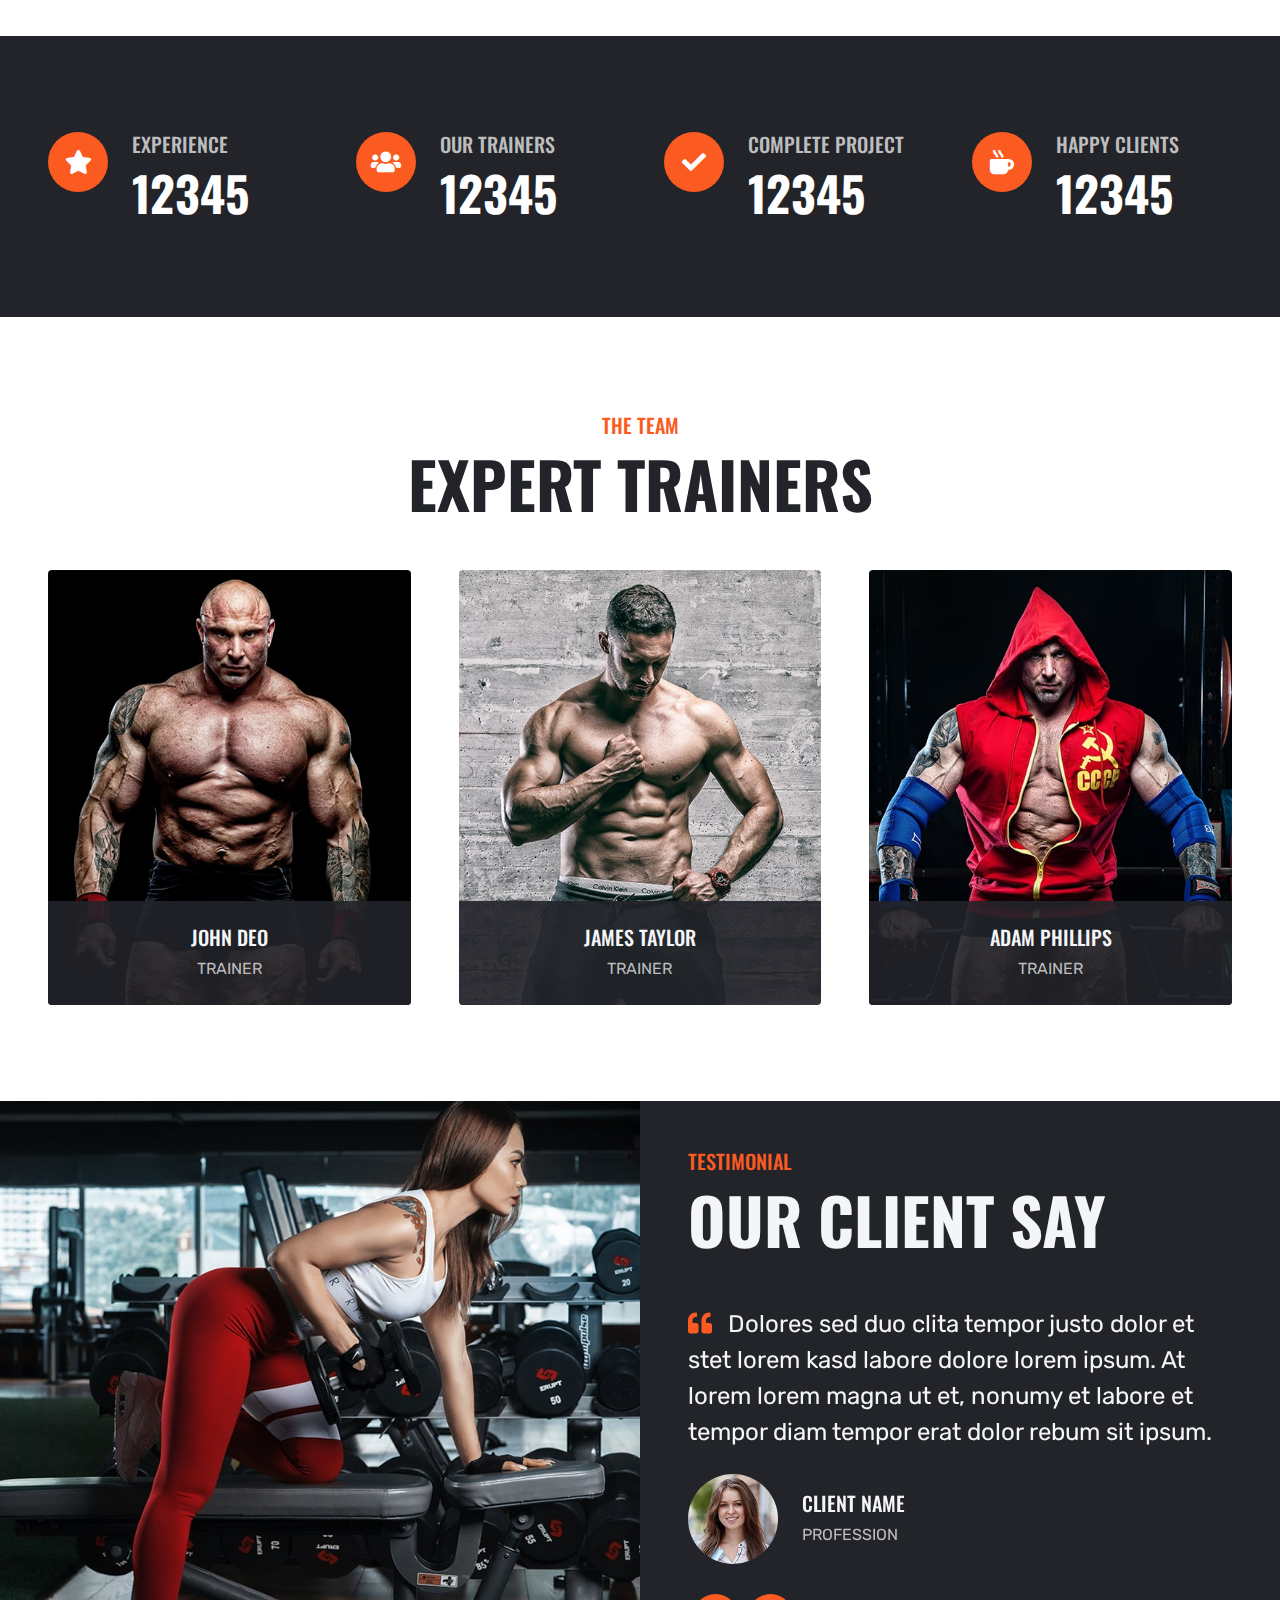
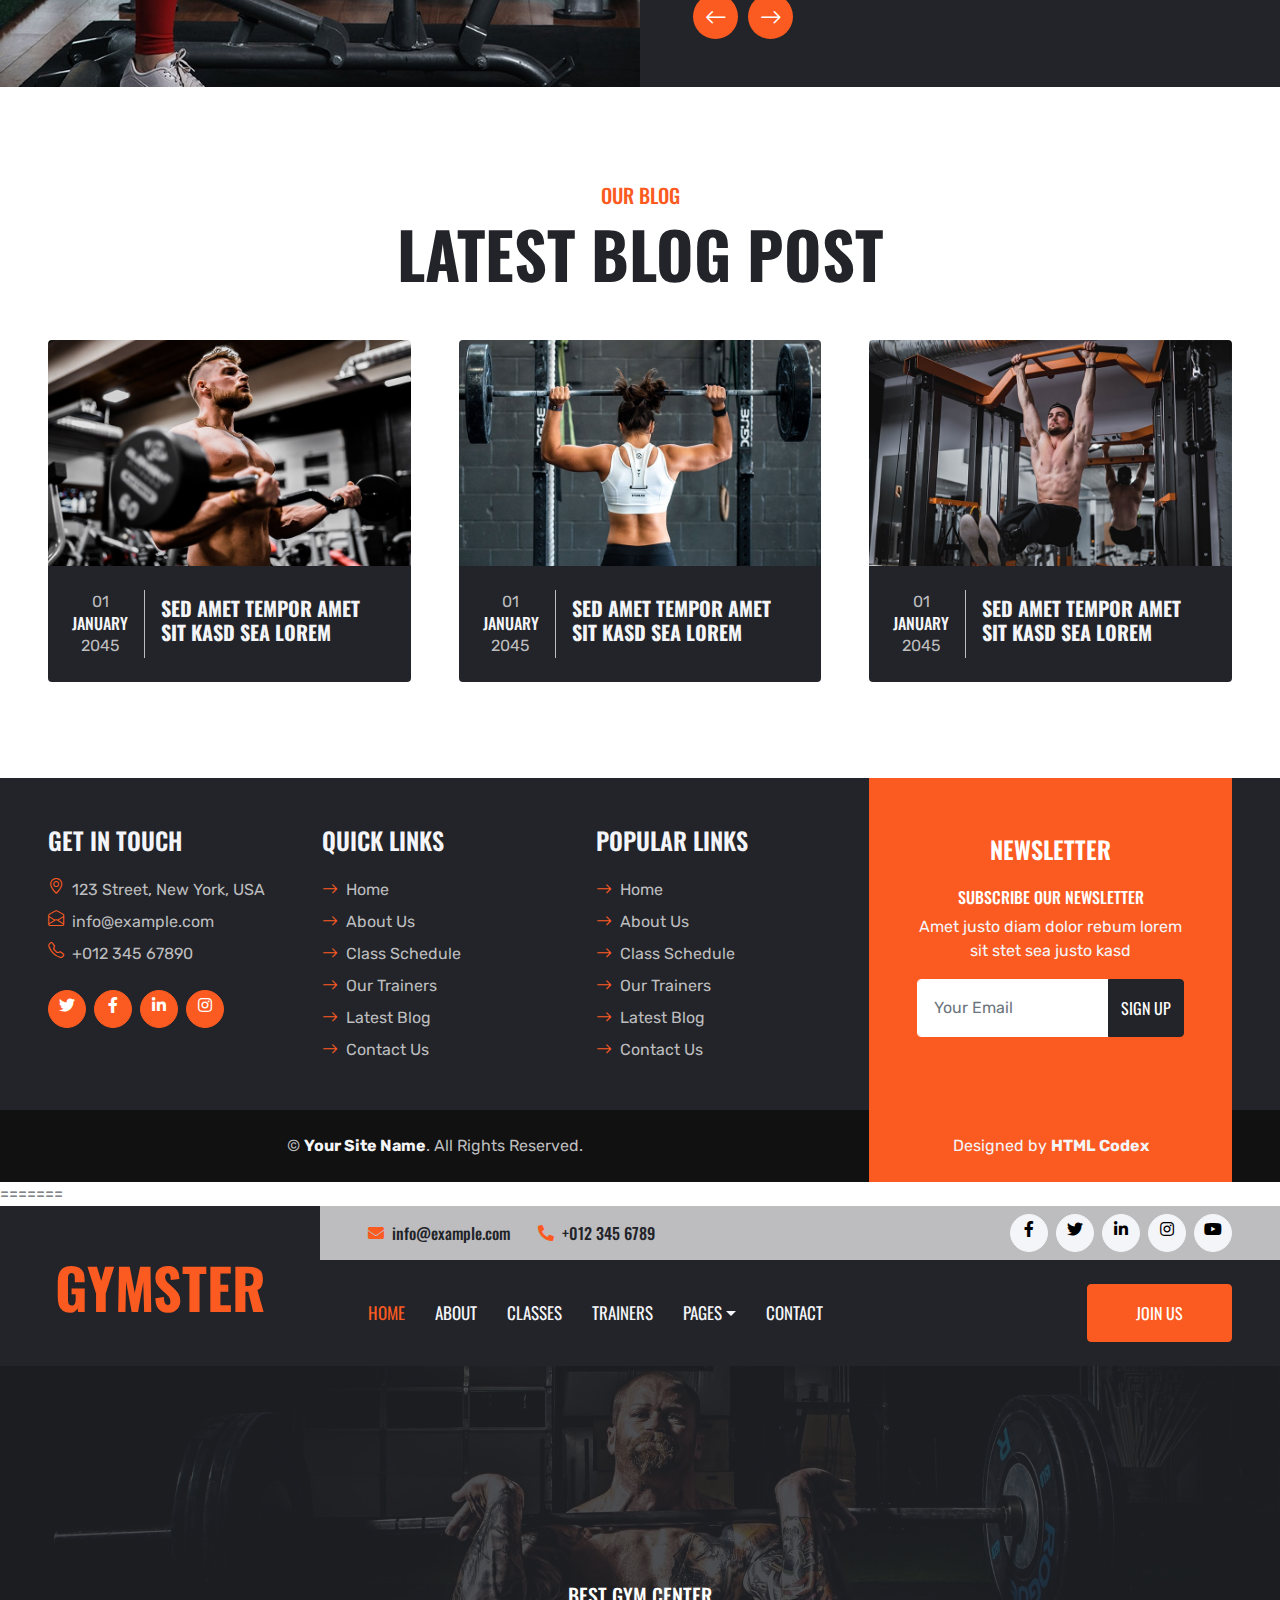
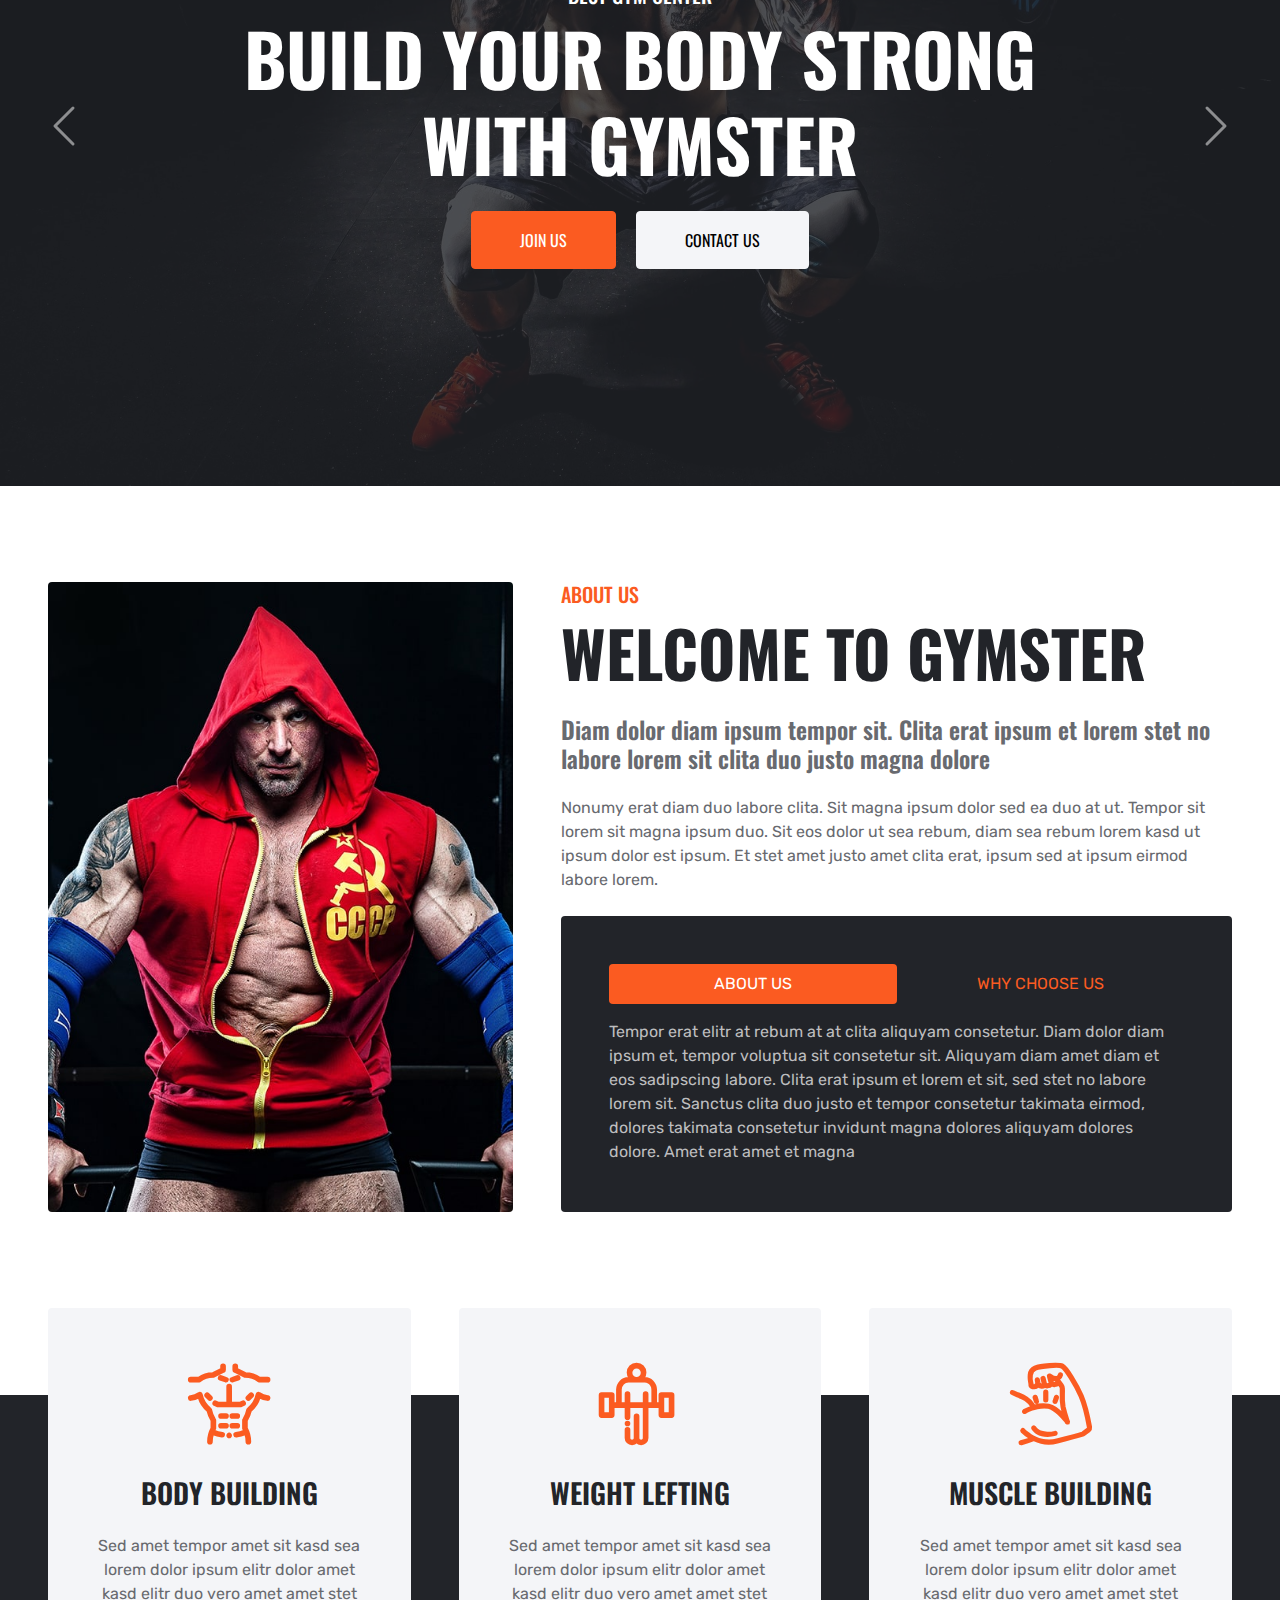
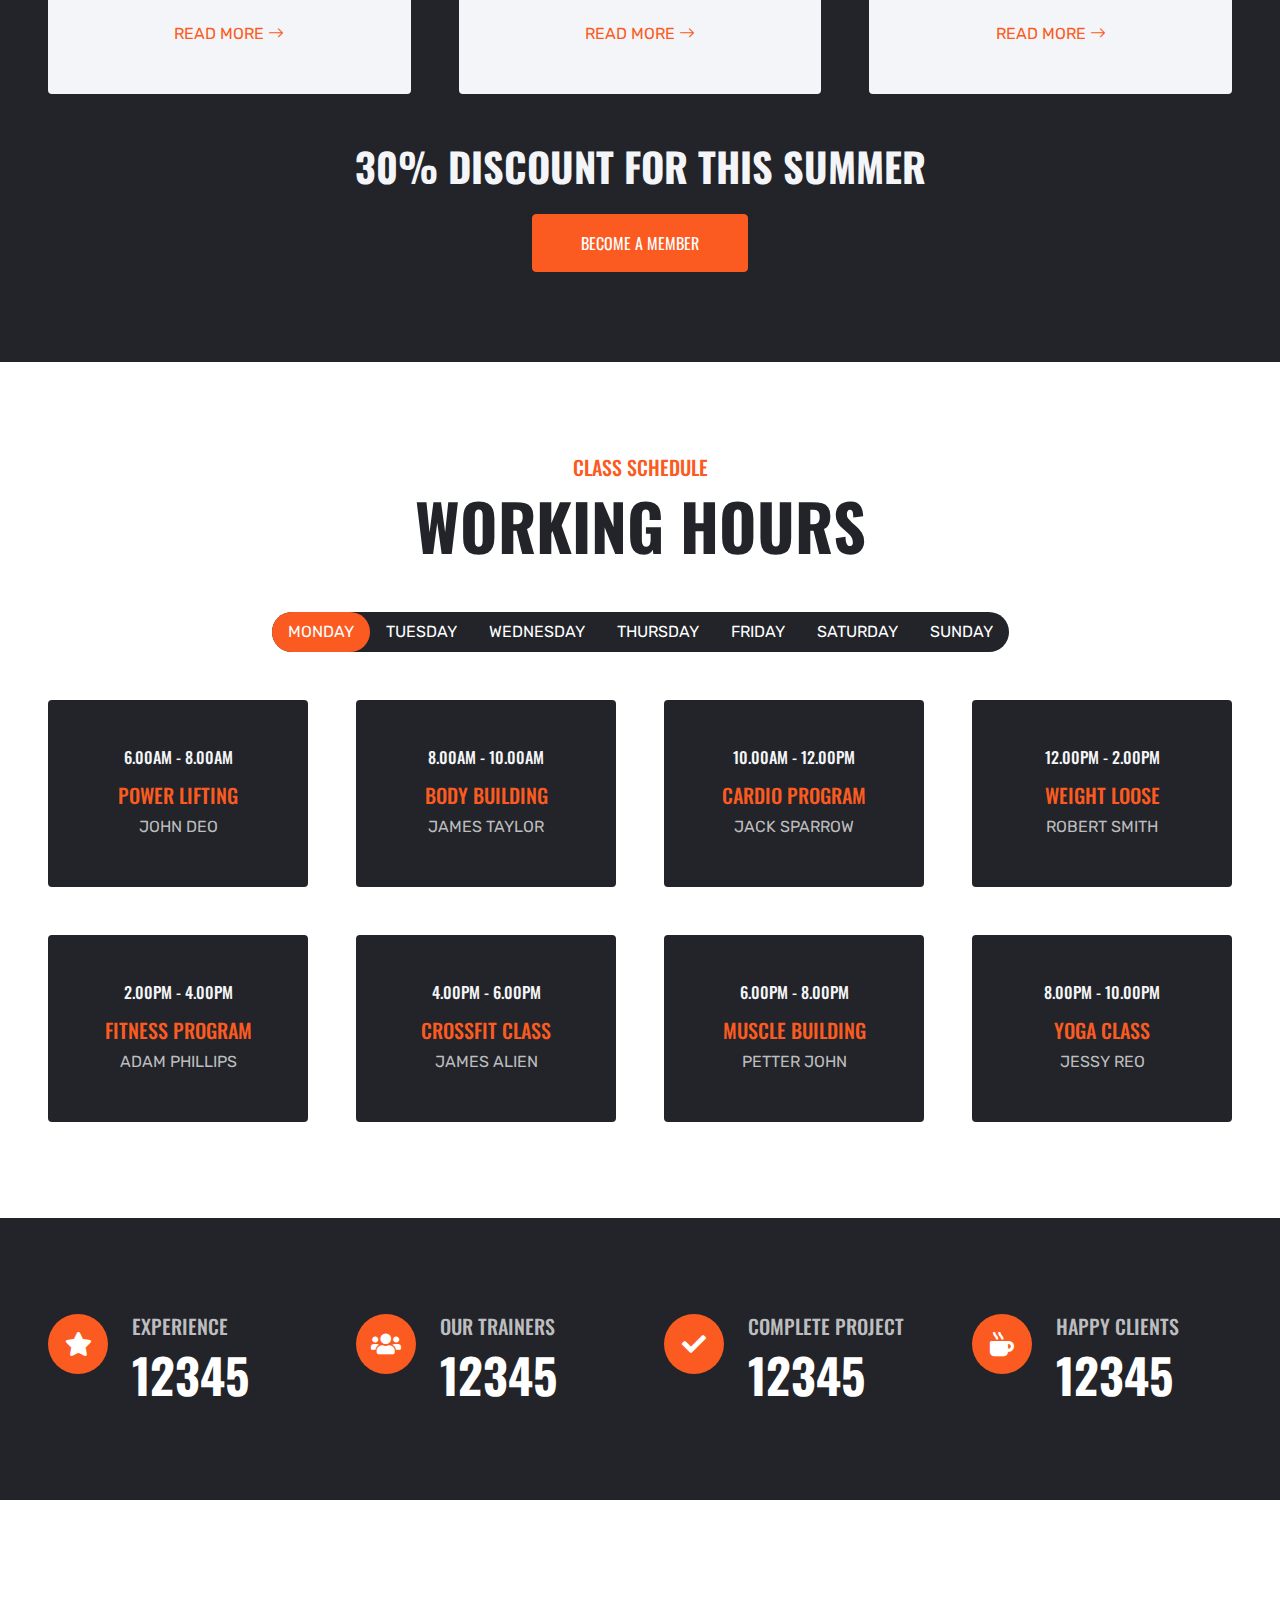
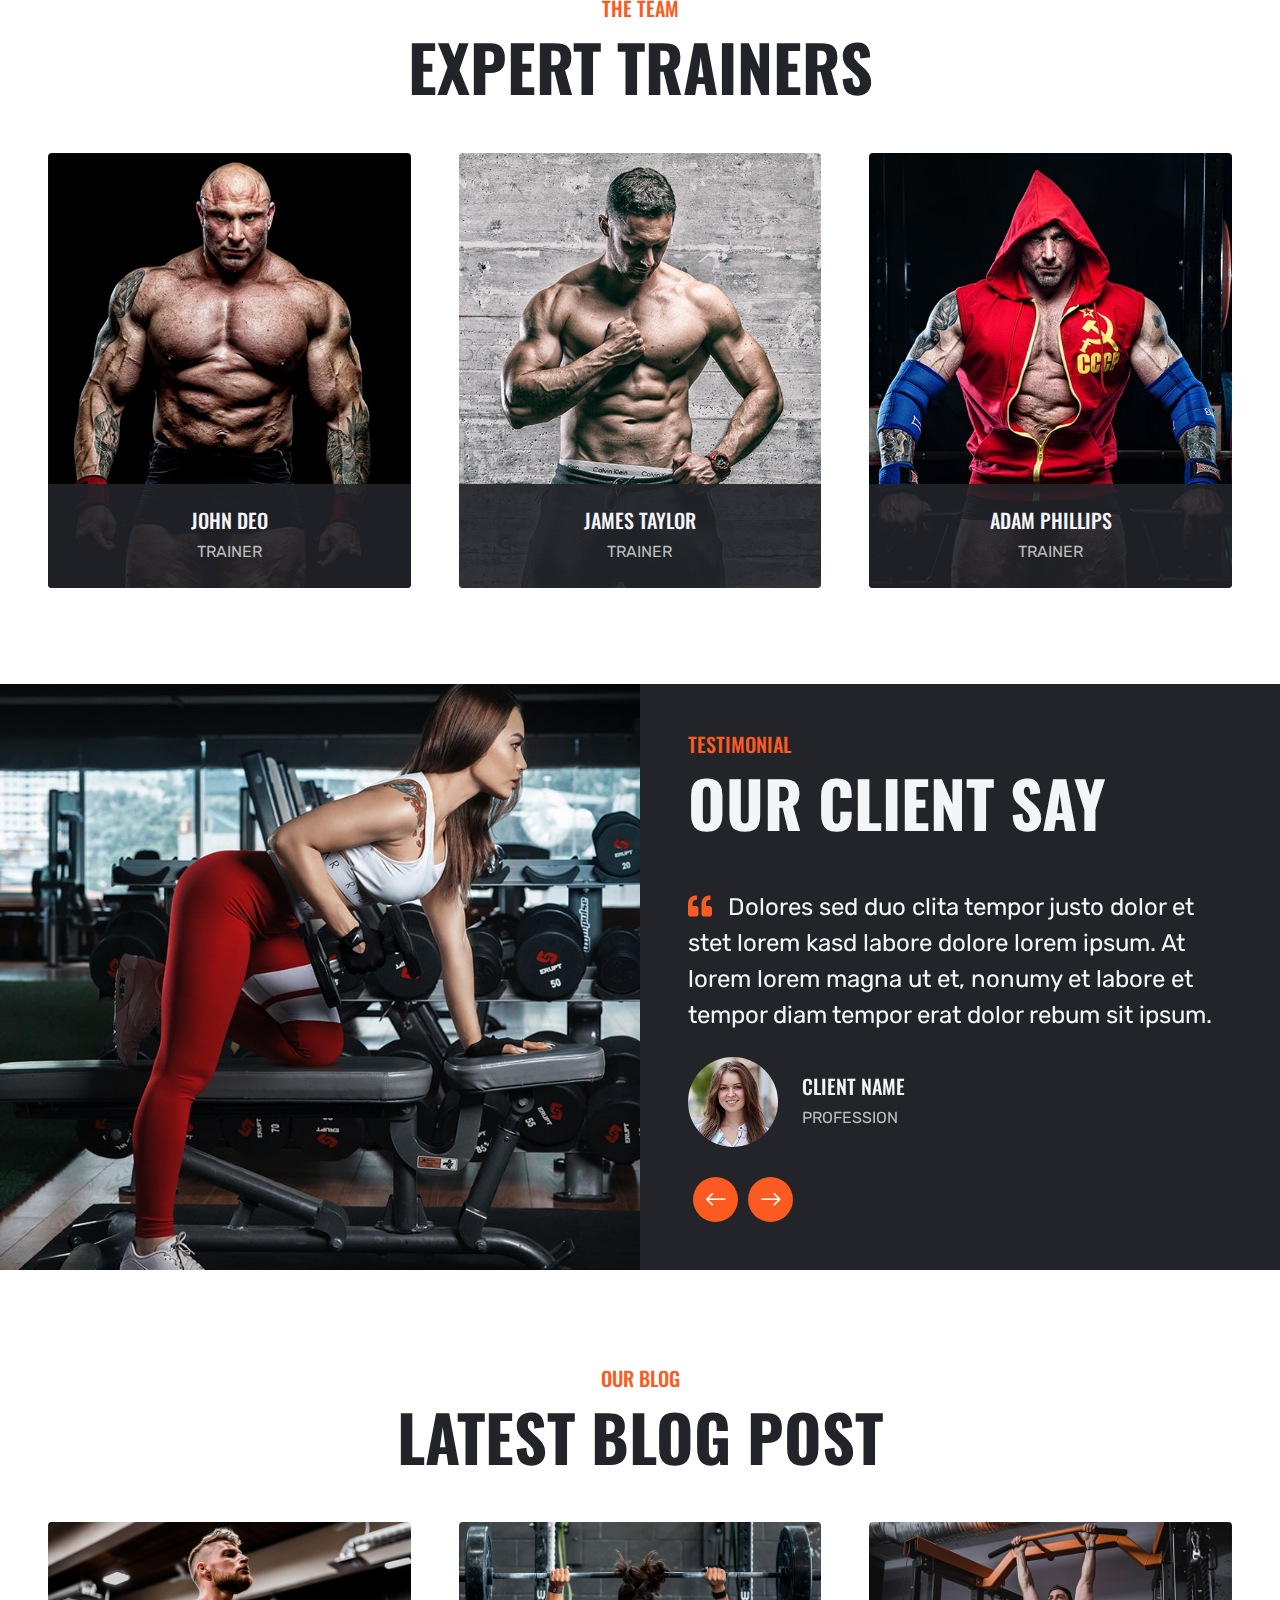
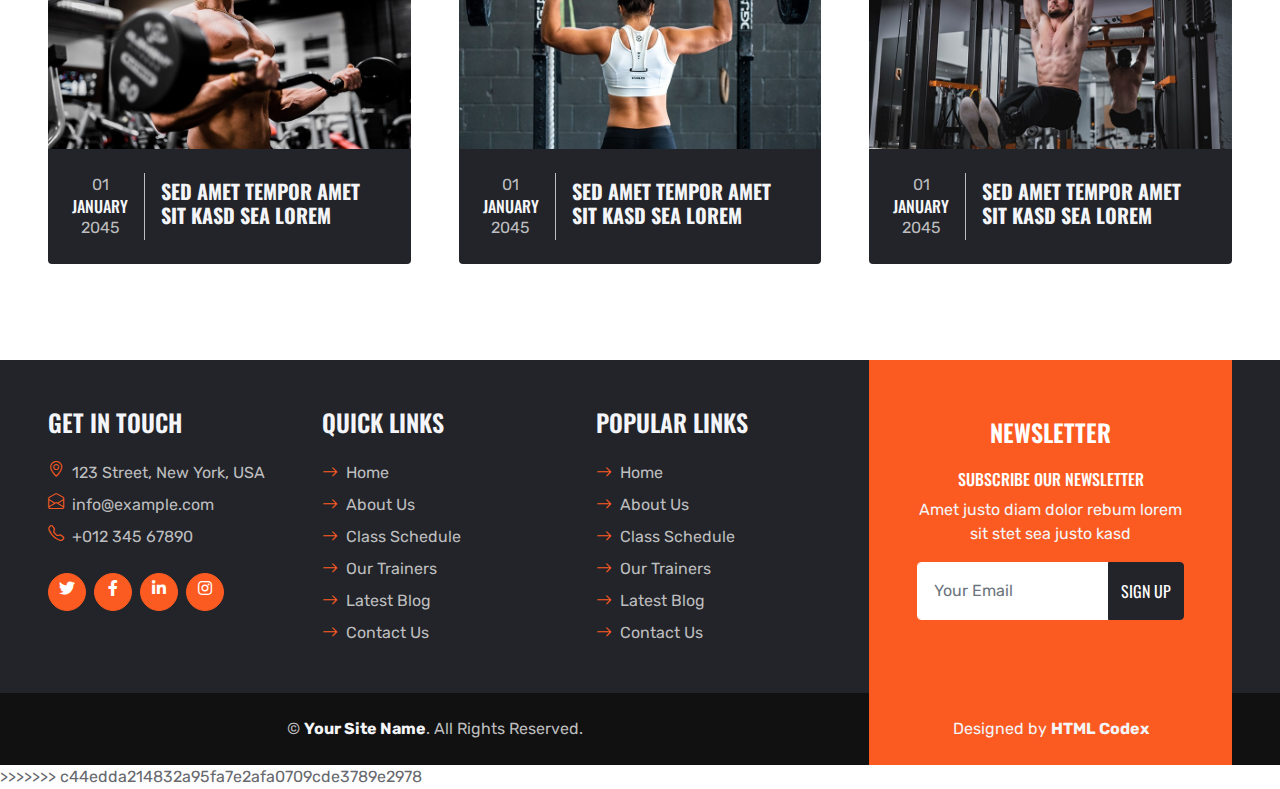
==== commit e0f14886: "Merge branch 'main' of https://github.com/harissakinovic/fckrajisnik" ====
--- a/index.html
+++ b/index.html
@@ -1,3 +1,4 @@
+<<<<<<< HEAD
 <!DOCTYPE html>
 <html lang="en">
 
@@ -991,4 +992,999 @@
     <script src="js/main.js"></script>
 </body>
 
+=======
+<!DOCTYPE html>
+<html lang="en">
+
+<head>
+    <meta charset="utf-8">
+    <title>GYMSTER - Gym HTML Template</title>
+    <meta content="width=device-width, initial-scale=1.0" name="viewport">
+    <meta content="Free HTML Templates" name="keywords">
+    <meta content="Free HTML Templates" name="description">
+
+    <!-- Favicon -->
+    <link href="img/favicon.ico" rel="icon">
+
+    <!-- Google Web Fonts -->
+    <link rel="preconnect" href="https://fonts.gstatic.com">
+    <link href="https://fonts.googleapis.com/css2?family=Oswald:wght@400;500;600;700&family=Rubik&display=swap" rel="stylesheet"> 
+
+    <!-- Icon Font Stylesheet -->
+    <link href="https://cdnjs.cloudflare.com/ajax/libs/font-awesome/5.15.0/css/all.min.css" rel="stylesheet">
+    <link href="https://cdn.jsdelivr.net/npm/bootstrap-icons@1.4.1/font/bootstrap-icons.css" rel="stylesheet">
+    <link href="lib/flaticon/font/flaticon.css" rel="stylesheet">
+
+    <!-- Libraries Stylesheet -->
+    <link href="lib/owlcarousel/assets/owl.carousel.min.css" rel="stylesheet">
+
+    <!-- Customized Bootstrap Stylesheet -->
+    <link href="css/bootstrap.min.css" rel="stylesheet">
+
+    <!-- Template Stylesheet -->
+    <link href="css/style.css" rel="stylesheet">
+</head>
+
+<body>
+    <!-- Header Start -->
+    <div class="container-fluid bg-dark px-0">
+        <div class="row gx-0">
+            <div class="col-lg-3 bg-dark d-none d-lg-block">
+                <a href="index.html" class="navbar-brand w-100 h-100 m-0 p-0 d-flex align-items-center justify-content-center">
+                    <h1 class="m-0 display-4 text-primary text-uppercase">Gymster</h1>
+                </a>
+            </div>
+            <div class="col-lg-9">
+                <div class="row gx-0 bg-secondary d-none d-lg-flex">
+                    <div class="col-lg-7 px-5 text-start">
+                        <div class="h-100 d-inline-flex align-items-center py-2 me-4">
+                            <i class="fa fa-envelope text-primary me-2"></i>
+                            <h6 class="mb-0">info@example.com</h6>
+                        </div>
+                        <div class="h-100 d-inline-flex align-items-center py-2">
+                            <i class="fa fa-phone-alt text-primary me-2"></i>
+                            <h6 class="mb-0">+012 345 6789</h6>
+                        </div>
+                    </div>
+                    <div class="col-lg-5 px-5 text-end">
+                        <div class="d-inline-flex align-items-center py-2">
+                            <a class="btn btn-light btn-square rounded-circle me-2" href="">
+                                <i class="fab fa-facebook-f"></i>
+                            </a>
+                            <a class="btn btn-light btn-square rounded-circle me-2" href="">
+                                <i class="fab fa-twitter"></i>
+                            </a>
+                            <a class="btn btn-light btn-square rounded-circle me-2" href="">
+                                <i class="fab fa-linkedin-in"></i>
+                            </a>
+                            <a class="btn btn-light btn-square rounded-circle me-2" href="">
+                                <i class="fab fa-instagram"></i>
+                            </a>
+                            <a class="btn btn-light btn-square rounded-circle" href="">
+                                <i class="fab fa-youtube"></i>
+                            </a>
+                        </div>
+                    </div>
+                </div>
+                <nav class="navbar navbar-expand-lg bg-dark navbar-dark p-3 p-lg-0 px-lg-5">
+                    <a href="index.html" class="navbar-brand d-block d-lg-none">
+                        <h1 class="m-0 display-4 text-primary text-uppercase">Gymster</h1>
+                    </a>
+                    <button type="button" class="navbar-toggler" data-bs-toggle="collapse" data-bs-target="#navbarCollapse">
+                        <span class="navbar-toggler-icon"></span>
+                    </button>
+                    <div class="collapse navbar-collapse justify-content-between" id="navbarCollapse">
+                        <div class="navbar-nav mr-auto py-0">
+                            <a href="index.html" class="nav-item nav-link active">Home</a>
+                            <a href="about.html" class="nav-item nav-link">About</a>
+                            <a href="class.html" class="nav-item nav-link">Classes</a>
+                            <a href="team.html" class="nav-item nav-link">Trainers</a>
+                            <div class="nav-item dropdown">
+                                <a href="#" class="nav-link dropdown-toggle" data-bs-toggle="dropdown">Pages</a>
+                                <div class="dropdown-menu rounded-0 m-0">
+                                    <a href="blog.html" class="dropdown-item">Blog Grid</a>
+                                    <a href="detail.html" class="dropdown-item">Blog Detail</a>
+                                    <a href="testimonial.html" class="dropdown-item">Testimonial</a>
+                                </div>
+                            </div>
+                            <a href="contact.html" class="nav-item nav-link">Contact</a>
+                        </div>
+                        <a href="" class="btn btn-primary py-md-3 px-md-5 d-none d-lg-block">Join Us</a>
+                    </div>
+                </nav>
+            </div>
+        </div>
+    </div>
+    <!-- Header End -->
+
+
+    <!-- Carousel Start -->
+    <div class="container-fluid p-0 mb-5">
+        <div id="header-carousel" class="carousel slide" data-bs-ride="carousel">
+            <div class="carousel-inner">
+                <div class="carousel-item active">
+                    <img class="w-100" src="img/carousel-1.jpg" alt="Image">
+                    <div class="carousel-caption d-flex flex-column align-items-center justify-content-center">
+                        <div class="p-3" style="max-width: 900px;">
+                            <h5 class="text-white text-uppercase">Best Gym Center</h5>
+                            <h1 class="display-2 text-white text-uppercase mb-md-4">Build Your Body Strong With Gymster</h1>
+                            <a href="" class="btn btn-primary py-md-3 px-md-5 me-3">Join Us</a>
+                            <a href="" class="btn btn-light py-md-3 px-md-5">Contact Us</a>
+                        </div>
+                    </div>
+                </div>
+                <div class="carousel-item">
+                    <img class="w-100" src="img/carousel-2.jpg" alt="Image">
+                    <div class="carousel-caption d-flex flex-column align-items-center justify-content-center">
+                        <div class="p-3" style="max-width: 900px;">
+                            <h5 class="text-white text-uppercase">Best Gym Center</h5>
+                            <h1 class="display-2 text-white text-uppercase mb-md-4">Grow Your Strength With Our Trainers</h1>
+                            <a href="" class="btn btn-primary py-md-3 px-md-5 me-3">Join Us</a>
+                            <a href="" class="btn btn-light py-md-3 px-md-5">Contact Us</a>
+                        </div>
+                    </div>
+                </div>
+            </div>
+            <button class="carousel-control-prev" type="button" data-bs-target="#header-carousel"
+                data-bs-slide="prev">
+                <span class="carousel-control-prev-icon" aria-hidden="true"></span>
+                <span class="visually-hidden">Previous</span>
+            </button>
+            <button class="carousel-control-next" type="button" data-bs-target="#header-carousel"
+                data-bs-slide="next">
+                <span class="carousel-control-next-icon" aria-hidden="true"></span>
+                <span class="visually-hidden">Next</span>
+            </button>
+        </div>
+    </div>
+    <!-- Carousel End -->
+
+
+    <!-- About Start -->
+    <div class="container-fluid p-5">
+        <div class="row gx-5">
+            <div class="col-lg-5 mb-5 mb-lg-0" style="min-height: 500px;">
+                <div class="position-relative h-100">
+                    <img class="position-absolute w-100 h-100 rounded" src="img/about.jpg" style="object-fit: cover;">
+                </div>
+            </div>
+            <div class="col-lg-7">
+                <div class="mb-4">
+                    <h5 class="text-primary text-uppercase">About Us</h5>
+                    <h1 class="display-3 text-uppercase mb-0">Welcome to Gymster</h1>
+                </div>
+                <h4 class="text-body mb-4">Diam dolor diam ipsum tempor sit. Clita erat ipsum et lorem stet no labore lorem sit clita duo justo magna dolore</h4>
+                <p class="mb-4">Nonumy erat diam duo labore clita. Sit magna ipsum dolor sed ea duo at ut. Tempor sit lorem sit magna ipsum duo. Sit eos dolor ut sea rebum, diam sea rebum lorem kasd ut ipsum dolor est ipsum. Et stet amet justo amet clita erat, ipsum sed at ipsum eirmod labore lorem.</p>
+                <div class="rounded bg-dark p-5">
+                    <ul class="nav nav-pills justify-content-between mb-3">
+                        <li class="nav-item w-50">
+                            <a class="nav-link text-uppercase text-center w-100 active" data-bs-toggle="pill" href="#pills-1">About Us</a>
+                        </li>
+                        <li class="nav-item w-50">
+                                <a class="nav-link text-uppercase text-center w-100" data-bs-toggle="pill" href="#pills-2">Why Choose Us</a>
+                        </li>
+                    </ul>
+                    <div class="tab-content">
+                        <div class="tab-pane fade show active" id="pills-1">
+                            <p class="text-secondary mb-0">Tempor erat elitr at rebum at at clita aliquyam consetetur. Diam dolor diam ipsum et, tempor voluptua sit consetetur sit. Aliquyam diam amet diam et eos sadipscing labore. Clita erat ipsum et lorem et sit, sed stet no labore lorem sit. Sanctus clita duo justo et tempor consetetur takimata eirmod, dolores takimata consetetur invidunt magna dolores aliquyam dolores dolore. Amet erat amet et magna</p>
+                        </div>
+                        <div class="tab-pane fade" id="pills-2">
+                            <p class="text-secondary mb-0">Tempor erat elitr at rebum at at clita aliquyam consetetur. Diam dolor diam ipsum et, tempor voluptua sit consetetur sit. Aliquyam diam amet diam et eos sadipscing labore. Clita erat ipsum et lorem et sit, sed stet no labore lorem sit. Sanctus clita duo justo et tempor consetetur takimata eirmod, dolores takimata consetetur invidunt magna dolores aliquyam dolores dolore. Amet erat amet et magna</p>
+                        </div>
+                    </div>
+                </div>
+            </div>
+        </div>
+    </div>
+    <!-- About End -->
+
+
+    <!-- Programe Start -->
+    <div class="container-fluid programe position-relative px-5 mt-5" style="margin-bottom: 135px;">
+        <div class="row g-5 gb-5">
+            <div class="col-lg-4 col-md-6">
+                <div class="bg-light rounded text-center p-5">
+                    <i class="flaticon-six-pack display-1 text-primary"></i>
+                    <h3 class="text-uppercase my-4">Body Building</h3>
+                    <p>Sed amet tempor amet sit kasd sea lorem dolor ipsum elitr dolor amet kasd elitr duo vero amet amet stet</p>
+                    <a class="text-uppercase" href="">Read More <i class="bi bi-arrow-right"></i></a>
+                </div>
+            </div>
+            <div class="col-lg-4 col-md-6">
+                <div class="bg-light rounded text-center p-5">
+                    <i class="flaticon-barbell display-1 text-primary"></i>
+                    <h3 class="text-uppercase my-4">Weight Lefting</h3>
+                    <p>Sed amet tempor amet sit kasd sea lorem dolor ipsum elitr dolor amet kasd elitr duo vero amet amet stet</p>
+                    <a class="text-uppercase" href="">Read More <i class="bi bi-arrow-right"></i></a>
+                </div>
+            </div>
+            <div class="col-lg-4 col-md-6">
+                <div class="bg-light rounded text-center p-5">
+                    <i class="flaticon-bodybuilding display-1 text-primary"></i>
+                    <h3 class="text-uppercase my-4">Muscle Building</h3>
+                    <p>Sed amet tempor amet sit kasd sea lorem dolor ipsum elitr dolor amet kasd elitr duo vero amet amet stet</p>
+                    <a class="text-uppercase" href="">Read More <i class="bi bi-arrow-right"></i></a>
+                </div>
+            </div>
+            <div class="col-lg-12 col-md-6 text-center">
+                <h1 class="text-uppercase text-light mb-4">30% Discount For This Summer</h1>
+                <a href="" class="btn btn-primary py-3 px-5">Become A Member</a>
+            </div>
+        </div>
+    </div>
+    <!-- Programe Start -->
+
+
+    <!-- Class Timetable Start -->
+    <div class="container-fluid p-5">
+        <div class="mb-5 text-center">
+            <h5 class="text-primary text-uppercase">Class Schedule</h5>
+            <h1 class="display-3 text-uppercase mb-0">Working Hours</h1>
+        </div>
+        <div class="tab-class text-center">
+            <ul class="nav nav-pills d-inline-flex justify-content-center bg-dark text-uppercase rounded-pill mb-5">
+                <li class="nav-item">
+                    <a class="nav-link rounded-pill text-white active" data-bs-toggle="pill" href="#tab-1">Monday</a>
+                </li>
+                <li class="nav-item">
+                    <a class="nav-link rounded-pill text-white" data-bs-toggle="pill" href="#tab-2">Tuesday</a>
+                </li>
+                <li class="nav-item">
+                    <a class="nav-link rounded-pill text-white" data-bs-toggle="pill" href="#tab-3">Wednesday</a>
+                </li>
+                <li class="nav-item">
+                    <a class="nav-link rounded-pill text-white" data-bs-toggle="pill" href="#tab-4">Thursday</a>
+                </li>
+                <li class="nav-item">
+                    <a class="nav-link rounded-pill text-white" data-bs-toggle="pill" href="#tab-5">Friday</a>
+                </li>
+                <li class="nav-item">
+                    <a class="nav-link rounded-pill text-white" data-bs-toggle="pill" href="#tab-6">Saturday</a>
+                </li>
+                <li class="nav-item">
+                    <a class="nav-link rounded-pill text-white" data-bs-toggle="pill" href="#tab-7">Sunday</a>
+                </li>
+            </ul>
+            <div class="tab-content">
+                <div id="tab-1" class="tab-pane fade show p-0 active">
+                    <div class="row g-5">
+                        <div class="col-lg-3 col-md-4 col-sm-6">
+                            <div class="bg-dark rounded text-center py-5 px-3">
+                                <h6 class="text-uppercase text-light mb-3">6.00am - 8.00am</h6>
+                                <h5 class="text-uppercase text-primary">Power Lifting</h5>
+                                <p class="text-uppercase text-secondary mb-0">John Deo</p>
+                            </div>
+                        </div>
+                        <div class="col-lg-3 col-md-4 col-sm-6">
+                            <div class="bg-dark rounded text-center py-5 px-3">
+                                <h6 class="text-uppercase text-light mb-3">8.00am - 10.00am</h6>
+                                <h5 class="text-uppercase text-primary">Body Building</h5>
+                                <p class="text-uppercase text-secondary mb-0">James Taylor</p>
+                            </div>
+                        </div>
+                        <div class="col-lg-3 col-md-4 col-sm-6">
+                            <div class="bg-dark rounded text-center py-5 px-3">
+                                <h6 class="text-uppercase text-light mb-3">10.00am - 12.00pm</h6>
+                                <h5 class="text-uppercase text-primary">Cardio Program</h5>
+                                <p class="text-uppercase text-secondary mb-0">Jack Sparrow</p>
+                            </div>
+                        </div>
+                        <div class="col-lg-3 col-md-4 col-sm-6">
+                            <div class="bg-dark rounded text-center py-5 px-3">
+                                <h6 class="text-uppercase text-light mb-3">12.00pm - 2.00pm</h6>
+                                <h5 class="text-uppercase text-primary">Weight Loose</h5>
+                                <p class="text-uppercase text-secondary mb-0">Robert Smith</p>
+                            </div>
+                        </div>
+                        <div class="col-lg-3 col-md-4 col-sm-6">
+                            <div class="bg-dark rounded text-center py-5 px-3">
+                                <h6 class="text-uppercase text-light mb-3">2.00pm - 4.00pm</h6>
+                                <h5 class="text-uppercase text-primary">Fitness Program</h5>
+                                <p class="text-uppercase text-secondary mb-0">Adam Phillips</p>
+                            </div>
+                        </div>
+                        <div class="col-lg-3 col-md-4 col-sm-6">
+                            <div class="bg-dark rounded text-center py-5 px-3">
+                                <h6 class="text-uppercase text-light mb-3">4.00pm - 6.00pm</h6>
+                                <h5 class="text-uppercase text-primary">Crossfit Class</h5>
+                                <p class="text-uppercase text-secondary mb-0">James Alien</p>
+                            </div>
+                        </div>
+                        <div class="col-lg-3 col-md-4 col-sm-6">
+                            <div class="bg-dark rounded text-center py-5 px-3">
+                                <h6 class="text-uppercase text-light mb-3">6.00pm - 8.00pm</h6>
+                                <h5 class="text-uppercase text-primary">Muscle Building</h5>
+                                <p class="text-uppercase text-secondary mb-0">Petter John</p>
+                            </div>
+                        </div>
+                        <div class="col-lg-3 col-md-4 col-sm-6">
+                            <div class="bg-dark rounded text-center py-5 px-3">
+                                <h6 class="text-uppercase text-light mb-3">8.00pm - 10.00pm</h6>
+                                <h5 class="text-uppercase text-primary">Yoga Class</h5>
+                                <p class="text-uppercase text-secondary mb-0">Jessy Reo</p>
+                            </div>
+                        </div>
+                    </div>
+                </div>
+                <div id="tab-2" class="tab-pane fade p-0">
+                    <div class="row g-5">
+                        <div class="col-lg-3 col-md-4 col-sm-6">
+                            <div class="bg-dark rounded text-center py-5 px-3">
+                                <h6 class="text-uppercase text-light mb-3">6.00am - 8.00am</h6>
+                                <h5 class="text-uppercase text-primary">Power Lifting</h5>
+                                <p class="text-uppercase text-secondary mb-0">John Deo</p>
+                            </div>
+                        </div>
+                        <div class="col-lg-3 col-md-4 col-sm-6">
+                            <div class="bg-dark rounded text-center py-5 px-3">
+                                <h6 class="text-uppercase text-light mb-3">8.00am - 10.00am</h6>
+                                <h5 class="text-uppercase text-primary">Body Building</h5>
+                                <p class="text-uppercase text-secondary mb-0">James Taylor</p>
+                            </div>
+                        </div>
+                        <div class="col-lg-3 col-md-4 col-sm-6">
+                            <div class="bg-dark rounded text-center py-5 px-3">
+                                <h6 class="text-uppercase text-light mb-3">10.00am - 12.00pm</h6>
+                                <h5 class="text-uppercase text-primary">Cardio Program</h5>
+                                <p class="text-uppercase text-secondary mb-0">Jack Sparrow</p>
+                            </div>
+                        </div>
+                        <div class="col-lg-3 col-md-4 col-sm-6">
+                            <div class="bg-dark rounded text-center py-5 px-3">
+                                <h6 class="text-uppercase text-light mb-3">12.00pm - 2.00pm</h6>
+                                <h5 class="text-uppercase text-primary">Weight Loose</h5>
+                                <p class="text-uppercase text-secondary mb-0">Robert Smith</p>
+                            </div>
+                        </div>
+                        <div class="col-lg-3 col-md-4 col-sm-6">
+                            <div class="bg-dark rounded text-center py-5 px-3">
+                                <h6 class="text-uppercase text-light mb-3">2.00pm - 4.00pm</h6>
+                                <h5 class="text-uppercase text-primary">Fitness Program</h5>
+                                <p class="text-uppercase text-secondary mb-0">Adam Phillips</p>
+                            </div>
+                        </div>
+                        <div class="col-lg-3 col-md-4 col-sm-6">
+                            <div class="bg-dark rounded text-center py-5 px-3">
+                                <h6 class="text-uppercase text-light mb-3">4.00pm - 6.00pm</h6>
+                                <h5 class="text-uppercase text-primary">Crossfit Class</h5>
+                                <p class="text-uppercase text-secondary mb-0">James Alien</p>
+                            </div>
+                        </div>
+                        <div class="col-lg-3 col-md-4 col-sm-6">
+                            <div class="bg-dark rounded text-center py-5 px-3">
+                                <h6 class="text-uppercase text-light mb-3">6.00pm - 8.00pm</h6>
+                                <h5 class="text-uppercase text-primary">Muscle Building</h5>
+                                <p class="text-uppercase text-secondary mb-0">Petter John</p>
+                            </div>
+                        </div>
+                        <div class="col-lg-3 col-md-4 col-sm-6">
+                            <div class="bg-dark rounded text-center py-5 px-3">
+                                <h6 class="text-uppercase text-light mb-3">8.00pm - 10.00pm</h6>
+                                <h5 class="text-uppercase text-primary">Yoga Class</h5>
+                                <p class="text-uppercase text-secondary mb-0">Jessy Reo</p>
+                            </div>
+                        </div>
+                    </div>
+                </div>
+                <div id="tab-3" class="tab-pane fade p-0">
+                    <div class="row g-5">
+                        <div class="col-lg-3 col-md-4 col-sm-6">
+                            <div class="bg-dark rounded text-center py-5 px-3">
+                                <h6 class="text-uppercase text-light mb-3">6.00am - 8.00am</h6>
+                                <h5 class="text-uppercase text-primary">Power Lifting</h5>
+                                <p class="text-uppercase text-secondary mb-0">John Deo</p>
+                            </div>
+                        </div>
+                        <div class="col-lg-3 col-md-4 col-sm-6">
+                            <div class="bg-dark rounded text-center py-5 px-3">
+                                <h6 class="text-uppercase text-light mb-3">8.00am - 10.00am</h6>
+                                <h5 class="text-uppercase text-primary">Body Building</h5>
+                                <p class="text-uppercase text-secondary mb-0">James Taylor</p>
+                            </div>
+                        </div>
+                        <div class="col-lg-3 col-md-4 col-sm-6">
+                            <div class="bg-dark rounded text-center py-5 px-3">
+                                <h6 class="text-uppercase text-light mb-3">10.00am - 12.00pm</h6>
+                                <h5 class="text-uppercase text-primary">Cardio Program</h5>
+                                <p class="text-uppercase text-secondary mb-0">Jack Sparrow</p>
+                            </div>
+                        </div>
+                        <div class="col-lg-3 col-md-4 col-sm-6">
+                            <div class="bg-dark rounded text-center py-5 px-3">
+                                <h6 class="text-uppercase text-light mb-3">12.00pm - 2.00pm</h6>
+                                <h5 class="text-uppercase text-primary">Weight Loose</h5>
+                                <p class="text-uppercase text-secondary mb-0">Robert Smith</p>
+                            </div>
+                        </div>
+                        <div class="col-lg-3 col-md-4 col-sm-6">
+                            <div class="bg-dark rounded text-center py-5 px-3">
+                                <h6 class="text-uppercase text-light mb-3">2.00pm - 4.00pm</h6>
+                                <h5 class="text-uppercase text-primary">Fitness Program</h5>
+                                <p class="text-uppercase text-secondary mb-0">Adam Phillips</p>
+                            </div>
+                        </div>
+                        <div class="col-lg-3 col-md-4 col-sm-6">
+                            <div class="bg-dark rounded text-center py-5 px-3">
+                                <h6 class="text-uppercase text-light mb-3">4.00pm - 6.00pm</h6>
+                                <h5 class="text-uppercase text-primary">Crossfit Class</h5>
+                                <p class="text-uppercase text-secondary mb-0">James Alien</p>
+                            </div>
+                        </div>
+                        <div class="col-lg-3 col-md-4 col-sm-6">
+                            <div class="bg-dark rounded text-center py-5 px-3">
+                                <h6 class="text-uppercase text-light mb-3">6.00pm - 8.00pm</h6>
+                                <h5 class="text-uppercase text-primary">Muscle Building</h5>
+                                <p class="text-uppercase text-secondary mb-0">Petter John</p>
+                            </div>
+                        </div>
+                        <div class="col-lg-3 col-md-4 col-sm-6">
+                            <div class="bg-dark rounded text-center py-5 px-3">
+                                <h6 class="text-uppercase text-light mb-3">8.00pm - 10.00pm</h6>
+                                <h5 class="text-uppercase text-primary">Yoga Class</h5>
+                                <p class="text-uppercase text-secondary mb-0">Jessy Reo</p>
+                            </div>
+                        </div>
+                    </div>
+                </div>
+                <div id="tab-4" class="tab-pane fade p-0">
+                    <div class="row g-5">
+                        <div class="col-lg-3 col-md-4 col-sm-6">
+                            <div class="bg-dark rounded text-center py-5 px-3">
+                                <h6 class="text-uppercase text-light mb-3">6.00am - 8.00am</h6>
+                                <h5 class="text-uppercase text-primary">Power Lifting</h5>
+                                <p class="text-uppercase text-secondary mb-0">John Deo</p>
+                            </div>
+                        </div>
+                        <div class="col-lg-3 col-md-4 col-sm-6">
+                            <div class="bg-dark rounded text-center py-5 px-3">
+                                <h6 class="text-uppercase text-light mb-3">8.00am - 10.00am</h6>
+                                <h5 class="text-uppercase text-primary">Body Building</h5>
+                                <p class="text-uppercase text-secondary mb-0">James Taylor</p>
+                            </div>
+                        </div>
+                        <div class="col-lg-3 col-md-4 col-sm-6">
+                            <div class="bg-dark rounded text-center py-5 px-3">
+                                <h6 class="text-uppercase text-light mb-3">10.00am - 12.00pm</h6>
+                                <h5 class="text-uppercase text-primary">Cardio Program</h5>
+                                <p class="text-uppercase text-secondary mb-0">Jack Sparrow</p>
+                            </div>
+                        </div>
+                        <div class="col-lg-3 col-md-4 col-sm-6">
+                            <div class="bg-dark rounded text-center py-5 px-3">
+                                <h6 class="text-uppercase text-light mb-3">12.00pm - 2.00pm</h6>
+                                <h5 class="text-uppercase text-primary">Weight Loose</h5>
+                                <p class="text-uppercase text-secondary mb-0">Robert Smith</p>
+                            </div>
+                        </div>
+                        <div class="col-lg-3 col-md-4 col-sm-6">
+                            <div class="bg-dark rounded text-center py-5 px-3">
+                                <h6 class="text-uppercase text-light mb-3">2.00pm - 4.00pm</h6>
+                                <h5 class="text-uppercase text-primary">Fitness Program</h5>
+                                <p class="text-uppercase text-secondary mb-0">Adam Phillips</p>
+                            </div>
+                        </div>
+                        <div class="col-lg-3 col-md-4 col-sm-6">
+                            <div class="bg-dark rounded text-center py-5 px-3">
+                                <h6 class="text-uppercase text-light mb-3">4.00pm - 6.00pm</h6>
+                                <h5 class="text-uppercase text-primary">Crossfit Class</h5>
+                                <p class="text-uppercase text-secondary mb-0">James Alien</p>
+                            </div>
+                        </div>
+                        <div class="col-lg-3 col-md-4 col-sm-6">
+                            <div class="bg-dark rounded text-center py-5 px-3">
+                                <h6 class="text-uppercase text-light mb-3">6.00pm - 8.00pm</h6>
+                                <h5 class="text-uppercase text-primary">Muscle Building</h5>
+                                <p class="text-uppercase text-secondary mb-0">Petter John</p>
+                            </div>
+                        </div>
+                        <div class="col-lg-3 col-md-4 col-sm-6">
+                            <div class="bg-dark rounded text-center py-5 px-3">
+                                <h6 class="text-uppercase text-light mb-3">8.00pm - 10.00pm</h6>
+                                <h5 class="text-uppercase text-primary">Yoga Class</h5>
+                                <p class="text-uppercase text-secondary mb-0">Jessy Reo</p>
+                            </div>
+                        </div>
+                    </div>
+                </div>
+                <div id="tab-5" class="tab-pane fade p-0">
+                    <div class="row g-5">
+                        <div class="col-lg-3 col-md-4 col-sm-6">
+                            <div class="bg-dark rounded text-center py-5 px-3">
+                                <h6 class="text-uppercase text-light mb-3">6.00am - 8.00am</h6>
+                                <h5 class="text-uppercase text-primary">Power Lifting</h5>
+                                <p class="text-uppercase text-secondary mb-0">John Deo</p>
+                            </div>
+                        </div>
+                        <div class="col-lg-3 col-md-4 col-sm-6">
+                            <div class="bg-dark rounded text-center py-5 px-3">
+                                <h6 class="text-uppercase text-light mb-3">8.00am - 10.00am</h6>
+                                <h5 class="text-uppercase text-primary">Body Building</h5>
+                                <p class="text-uppercase text-secondary mb-0">James Taylor</p>
+                            </div>
+                        </div>
+                        <div class="col-lg-3 col-md-4 col-sm-6">
+                            <div class="bg-dark rounded text-center py-5 px-3">
+                                <h6 class="text-uppercase text-light mb-3">10.00am - 12.00pm</h6>
+                                <h5 class="text-uppercase text-primary">Cardio Program</h5>
+                                <p class="text-uppercase text-secondary mb-0">Jack Sparrow</p>
+                            </div>
+                        </div>
+                        <div class="col-lg-3 col-md-4 col-sm-6">
+                            <div class="bg-dark rounded text-center py-5 px-3">
+                                <h6 class="text-uppercase text-light mb-3">12.00pm - 2.00pm</h6>
+                                <h5 class="text-uppercase text-primary">Weight Loose</h5>
+                                <p class="text-uppercase text-secondary mb-0">Robert Smith</p>
+                            </div>
+                        </div>
+                        <div class="col-lg-3 col-md-4 col-sm-6">
+                            <div class="bg-dark rounded text-center py-5 px-3">
+                                <h6 class="text-uppercase text-light mb-3">2.00pm - 4.00pm</h6>
+                                <h5 class="text-uppercase text-primary">Fitness Program</h5>
+                                <p class="text-uppercase text-secondary mb-0">Adam Phillips</p>
+                            </div>
+                        </div>
+                        <div class="col-lg-3 col-md-4 col-sm-6">
+                            <div class="bg-dark rounded text-center py-5 px-3">
+                                <h6 class="text-uppercase text-light mb-3">4.00pm - 6.00pm</h6>
+                                <h5 class="text-uppercase text-primary">Crossfit Class</h5>
+                                <p class="text-uppercase text-secondary mb-0">James Alien</p>
+                            </div>
+                        </div>
+                        <div class="col-lg-3 col-md-4 col-sm-6">
+                            <div class="bg-dark rounded text-center py-5 px-3">
+                                <h6 class="text-uppercase text-light mb-3">6.00pm - 8.00pm</h6>
+                                <h5 class="text-uppercase text-primary">Muscle Building</h5>
+                                <p class="text-uppercase text-secondary mb-0">Petter John</p>
+                            </div>
+                        </div>
+                        <div class="col-lg-3 col-md-4 col-sm-6">
+                            <div class="bg-dark rounded text-center py-5 px-3">
+                                <h6 class="text-uppercase text-light mb-3">8.00pm - 10.00pm</h6>
+                                <h5 class="text-uppercase text-primary">Yoga Class</h5>
+                                <p class="text-uppercase text-secondary mb-0">Jessy Reo</p>
+                            </div>
+                        </div>
+                    </div>
+                </div>
+                <div id="tab-6" class="tab-pane fade p-0">
+                    <div class="row g-5">
+                        <div class="col-lg-3 col-md-4 col-sm-6">
+                            <div class="bg-dark rounded text-center py-5 px-3">
+                                <h6 class="text-uppercase text-light mb-3">6.00am - 8.00am</h6>
+                                <h5 class="text-uppercase text-primary">Power Lifting</h5>
+                                <p class="text-uppercase text-secondary mb-0">John Deo</p>
+                            </div>
+                        </div>
+                        <div class="col-lg-3 col-md-4 col-sm-6">
+                            <div class="bg-dark rounded text-center py-5 px-3">
+                                <h6 class="text-uppercase text-light mb-3">8.00am - 10.00am</h6>
+                                <h5 class="text-uppercase text-primary">Body Building</h5>
+                                <p class="text-uppercase text-secondary mb-0">James Taylor</p>
+                            </div>
+                        </div>
+                        <div class="col-lg-3 col-md-4 col-sm-6">
+                            <div class="bg-dark rounded text-center py-5 px-3">
+                                <h6 class="text-uppercase text-light mb-3">10.00am - 12.00pm</h6>
+                                <h5 class="text-uppercase text-primary">Cardio Program</h5>
+                                <p class="text-uppercase text-secondary mb-0">Jack Sparrow</p>
+                            </div>
+                        </div>
+                        <div class="col-lg-3 col-md-4 col-sm-6">
+                            <div class="bg-dark rounded text-center py-5 px-3">
+                                <h6 class="text-uppercase text-light mb-3">12.00pm - 2.00pm</h6>
+                                <h5 class="text-uppercase text-primary">Weight Loose</h5>
+                                <p class="text-uppercase text-secondary mb-0">Robert Smith</p>
+                            </div>
+                        </div>
+                        <div class="col-lg-3 col-md-4 col-sm-6">
+                            <div class="bg-dark rounded text-center py-5 px-3">
+                                <h6 class="text-uppercase text-light mb-3">2.00pm - 4.00pm</h6>
+                                <h5 class="text-uppercase text-primary">Fitness Program</h5>
+                                <p class="text-uppercase text-secondary mb-0">Adam Phillips</p>
+                            </div>
+                        </div>
+                        <div class="col-lg-3 col-md-4 col-sm-6">
+                            <div class="bg-dark rounded text-center py-5 px-3">
+                                <h6 class="text-uppercase text-light mb-3">4.00pm - 6.00pm</h6>
+                                <h5 class="text-uppercase text-primary">Crossfit Class</h5>
+                                <p class="text-uppercase text-secondary mb-0">James Alien</p>
+                            </div>
+                        </div>
+                        <div class="col-lg-3 col-md-4 col-sm-6">
+                            <div class="bg-dark rounded text-center py-5 px-3">
+                                <h6 class="text-uppercase text-light mb-3">6.00pm - 8.00pm</h6>
+                                <h5 class="text-uppercase text-primary">Muscle Building</h5>
+                                <p class="text-uppercase text-secondary mb-0">Petter John</p>
+                            </div>
+                        </div>
+                        <div class="col-lg-3 col-md-4 col-sm-6">
+                            <div class="bg-dark rounded text-center py-5 px-3">
+                                <h6 class="text-uppercase text-light mb-3">8.00pm - 10.00pm</h6>
+                                <h5 class="text-uppercase text-primary">Yoga Class</h5>
+                                <p class="text-uppercase text-secondary mb-0">Jessy Reo</p>
+                            </div>
+                        </div>
+                    </div>
+                </div>
+                <div id="tab-7" class="tab-pane fade p-0">
+                    <div class="row g-5">
+                        <div class="col-lg-3 col-md-4 col-sm-6">
+                            <div class="bg-dark rounded text-center py-5 px-3">
+                                <h6 class="text-uppercase text-light mb-3">6.00am - 8.00am</h6>
+                                <h5 class="text-uppercase text-primary">Power Lifting</h5>
+                                <p class="text-uppercase text-secondary mb-0">John Deo</p>
+                            </div>
+                        </div>
+                        <div class="col-lg-3 col-md-4 col-sm-6">
+                            <div class="bg-dark rounded text-center py-5 px-3">
+                                <h6 class="text-uppercase text-light mb-3">8.00am - 10.00am</h6>
+                                <h5 class="text-uppercase text-primary">Body Building</h5>
+                                <p class="text-uppercase text-secondary mb-0">James Taylor</p>
+                            </div>
+                        </div>
+                        <div class="col-lg-3 col-md-4 col-sm-6">
+                            <div class="bg-dark rounded text-center py-5 px-3">
+                                <h6 class="text-uppercase text-light mb-3">10.00am - 12.00pm</h6>
+                                <h5 class="text-uppercase text-primary">Cardio Program</h5>
+                                <p class="text-uppercase text-secondary mb-0">Jack Sparrow</p>
+                            </div>
+                        </div>
+                        <div class="col-lg-3 col-md-4 col-sm-6">
+                            <div class="bg-dark rounded text-center py-5 px-3">
+                                <h6 class="text-uppercase text-light mb-3">12.00pm - 2.00pm</h6>
+                                <h5 class="text-uppercase text-primary">Weight Loose</h5>
+                                <p class="text-uppercase text-secondary mb-0">Robert Smith</p>
+                            </div>
+                        </div>
+                        <div class="col-lg-3 col-md-4 col-sm-6">
+                            <div class="bg-dark rounded text-center py-5 px-3">
+                                <h6 class="text-uppercase text-light mb-3">2.00pm - 4.00pm</h6>
+                                <h5 class="text-uppercase text-primary">Fitness Program</h5>
+                                <p class="text-uppercase text-secondary mb-0">Adam Phillips</p>
+                            </div>
+                        </div>
+                        <div class="col-lg-3 col-md-4 col-sm-6">
+                            <div class="bg-dark rounded text-center py-5 px-3">
+                                <h6 class="text-uppercase text-light mb-3">4.00pm - 6.00pm</h6>
+                                <h5 class="text-uppercase text-primary">Crossfit Class</h5>
+                                <p class="text-uppercase text-secondary mb-0">James Alien</p>
+                            </div>
+                        </div>
+                        <div class="col-lg-3 col-md-4 col-sm-6">
+                            <div class="bg-dark rounded text-center py-5 px-3">
+                                <h6 class="text-uppercase text-light mb-3">6.00pm - 8.00pm</h6>
+                                <h5 class="text-uppercase text-primary">Muscle Building</h5>
+                                <p class="text-uppercase text-secondary mb-0">Petter John</p>
+                            </div>
+                        </div>
+                        <div class="col-lg-3 col-md-4 col-sm-6">
+                            <div class="bg-dark rounded text-center py-5 px-3">
+                                <h6 class="text-uppercase text-light mb-3">8.00pm - 10.00pm</h6>
+                                <h5 class="text-uppercase text-primary">Yoga Class</h5>
+                                <p class="text-uppercase text-secondary mb-0">Jessy Reo</p>
+                            </div>
+                        </div>
+                    </div>
+                </div>
+            </div>
+        </div>
+    </div>
+    <!-- Class Timetable Start -->
+    
+
+    <!-- Facts Start -->
+    <div class="container-fluid bg-dark facts p-5 my-5">
+        <div class="row gx-5 gy-4 py-5">
+            <div class="col-lg-3 col-md-6">
+                <div class="d-flex">
+                    <div class="bg-primary rounded-circle d-flex align-items-center justify-content-center mb-3" style="width: 60px; height: 60px;">
+                        <i class="fa fa-star fs-4 text-white"></i>
+                    </div>
+                    <div class="ps-4">
+                        <h5 class="text-secondary text-uppercase">Experience</h5>
+                        <h1 class="display-5 text-white mb-0" data-toggle="counter-up">12345</h1>
+                    </div>
+                </div>
+            </div>
+            <div class="col-lg-3 col-md-6">
+                <div class="d-flex">
+                    <div class="bg-primary rounded-circle d-flex align-items-center justify-content-center mb-3" style="width: 60px; height: 60px;">
+                        <i class="fa fa-users fs-4 text-white"></i>
+                    </div>
+                    <div class="ps-4">
+                        <h5 class="text-secondary text-uppercase">Our Trainers</h5>
+                        <h1 class="display-5 text-white mb-0" data-toggle="counter-up">12345</h1>
+                    </div>
+                </div>
+            </div>
+            <div class="col-lg-3 col-md-6">
+                <div class="d-flex">
+                    <div class="bg-primary rounded-circle d-flex align-items-center justify-content-center mb-3" style="width: 60px; height: 60px;">
+                        <i class="fa fa-check fs-4 text-white"></i>
+                    </div>
+                    <div class="ps-4">
+                        <h5 class="text-secondary text-uppercase">Complete Project</h5>
+                        <h1 class="display-5 text-white mb-0" data-toggle="counter-up">12345</h1>
+                    </div>
+                </div>
+            </div>
+            <div class="col-lg-3 col-md-6">
+                <div class="d-flex">
+                    <div class="bg-primary rounded-circle d-flex align-items-center justify-content-center mb-3" style="width: 60px; height: 60px;">
+                        <i class="fa fa-mug-hot fs-4 text-white"></i>
+                    </div>
+                    <div class="ps-4">
+                        <h5 class="text-secondary text-uppercase">Happy Clients</h5>
+                        <h1 class="display-5 text-white mb-0" data-toggle="counter-up">12345</h1>
+                    </div>
+                </div>
+            </div>
+        </div>
+    </div>
+    <!-- Facts End -->
+
+
+    <!-- Team Start -->
+    <div class="container-fluid p-5">
+        <div class="mb-5 text-center">
+            <h5 class="text-primary text-uppercase">The Team</h5>
+            <h1 class="display-3 text-uppercase mb-0">Expert Trainers</h1>
+        </div>
+        <div class="row g-5">
+            <div class="col-lg-4 col-md-6">
+                <div class="team-item position-relative">
+                    <div class="position-relative overflow-hidden rounded">
+                        <img class="img-fluid w-100" src="img/team-1.jpg" alt="">
+                        <div class="team-overlay">
+                            <div class="d-flex align-items-center justify-content-start">
+                                <a class="btn btn-light btn-square rounded-circle mx-1" href="#"><i class="fab fa-twitter"></i></a>
+                                <a class="btn btn-light btn-square rounded-circle mx-1" href="#"><i class="fab fa-facebook-f"></i></a>
+                                <a class="btn btn-light btn-square rounded-circle mx-1" href="#"><i class="fab fa-linkedin-in"></i></a>
+                            </div>
+                        </div>
+                    </div>
+                    <div class="position-absolute start-0 bottom-0 w-100 rounded-bottom text-center p-4" style="background: rgba(34, 36, 41, .9);">
+                        <h5 class="text-uppercase text-light">John Deo</h5>
+                        <p class="text-uppercase text-secondary m-0">Trainer</p>
+                    </div>
+                </div>
+            </div>
+            <div class="col-lg-4 col-md-6">
+                <div class="team-item position-relative">
+                    <div class="position-relative overflow-hidden rounded">
+                        <img class="img-fluid w-100" src="img/team-2.jpg" alt="">
+                        <div class="team-overlay">
+                            <div class="d-flex align-items-center justify-content-start">
+                                <a class="btn btn-light btn-square rounded-circle mx-1" href="#"><i class="fab fa-twitter"></i></a>
+                                <a class="btn btn-light btn-square rounded-circle mx-1" href="#"><i class="fab fa-facebook-f"></i></a>
+                                <a class="btn btn-light btn-square rounded-circle mx-1" href="#"><i class="fab fa-linkedin-in"></i></a>
+                            </div>
+                        </div>
+                    </div>
+                    <div class="position-absolute start-0 bottom-0 w-100 rounded-bottom text-center p-4" style="background: rgba(34, 36, 41, .9);">
+                        <h5 class="text-uppercase text-light">James Taylor</h5>
+                        <p class="text-uppercase text-secondary m-0">Trainer</p>
+                    </div>
+                </div>
+            </div>
+            <div class="col-lg-4 col-md-6">
+                <div class="team-item position-relative">
+                    <div class="position-relative overflow-hidden rounded">
+                        <img class="img-fluid w-100" src="img/team-3.jpg" alt="">
+                        <div class="team-overlay">
+                            <div class="d-flex align-items-center justify-content-start">
+                                <a class="btn btn-light btn-square rounded-circle mx-1" href="#"><i class="fab fa-twitter"></i></a>
+                                <a class="btn btn-light btn-square rounded-circle mx-1" href="#"><i class="fab fa-facebook-f"></i></a>
+                                <a class="btn btn-light btn-square rounded-circle mx-1" href="#"><i class="fab fa-linkedin-in"></i></a>
+                            </div>
+                        </div>
+                    </div>
+                    <div class="position-absolute start-0 bottom-0 w-100 rounded-bottom text-center p-4" style="background: rgba(34, 36, 41, .9);">
+                        <h5 class="text-uppercase text-light">Adam Phillips</h5>
+                        <p class="text-uppercase text-secondary m-0">Trainer</p>
+                    </div>
+                </div>
+            </div>
+        </div>
+    </div>
+    <!-- Team End -->
+    
+
+    <!-- Testimonial Start -->
+    <div class="container-fluid p-0 my-5">
+        <div class="row g-0">
+            <div class="col-lg-6" style="min-height: 500px;">
+                <div class="position-relative h-100">
+                    <img class="position-absolute w-100 h-100" src="img/testimonial.jpg" style="object-fit: cover;">
+                </div>
+            </div>
+            <div class="col-lg-6 bg-dark p-5">
+                <div class="mb-5">
+                    <h5 class="text-primary text-uppercase">Testimonial</h5>
+                    <h1 class="display-3 text-uppercase text-light mb-0">Our Client Say</h1>
+                </div>
+                <div class="owl-carousel testimonial-carousel">
+                    <div class="testimonial-item">
+                        <p class="fs-4 fw-normal text-light mb-4"><i class="fa fa-quote-left text-primary me-3"></i>Dolores sed duo clita tempor justo dolor et stet lorem kasd labore dolore lorem ipsum. At lorem lorem magna ut et, nonumy et labore et tempor diam tempor erat dolor rebum sit ipsum.</p>
+                        <div class="d-flex align-items-center">
+                            <img class="img-fluid rounded-circle" src="img/testimonial-1.jpg" alt="">
+                            <div class="ps-4">
+                                <h5 class="text-uppercase text-light">Client Name</h5>
+                                <span class="text-uppercase text-secondary">Profession</span>
+                            </div>
+                        </div>
+                    </div>
+                    <div class="testimonial-item">
+                        <p class="fs-4 fw-normal text-light mb-4"><i class="fa fa-quote-left text-primary me-3"></i>Dolores sed duo clita tempor justo dolor et stet lorem kasd labore dolore lorem ipsum. At lorem lorem magna ut et, nonumy et labore et tempor diam tempor erat dolor rebum sit ipsum.</p>
+                        <div class="d-flex align-items-center">
+                            <img class="img-fluid rounded-circle" src="img/testimonial-2.jpg" alt="">
+                            <div class="ps-4">
+                                <h5 class="text-uppercase text-light">Client Name</h5>
+                                <span class="text-uppercase text-secondary">Profession</span>
+                            </div>
+                        </div>
+                    </div>
+                </div>
+            </div>
+        </div>
+    </div>
+    <!-- Testimonial End -->
+
+
+    <!-- Blog Start -->
+    <div class="container-fluid p-5">
+        <div class="mb-5 text-center">
+            <h5 class="text-primary text-uppercase">Our Blog</h5>
+            <h1 class="display-3 text-uppercase mb-0">Latest Blog Post</h1>
+        </div>
+        <div class="row g-5">
+            <div class="col-lg-4">
+                <div class="blog-item">
+                    <div class="position-relative overflow-hidden rounded-top">
+                        <img class="img-fluid" src="img/blog-1.jpg" alt="">
+                    </div>
+                    <div class="bg-dark d-flex align-items-center rounded-bottom p-4">
+                        <div class="flex-shrink-0 text-center text-secondary border-end border-secondary pe-3 me-3">
+                            <span>01</span>
+                            <h6 class="text-light text-uppercase mb-0">January</h6>
+                            <span>2045</span>
+                        </div>
+                        <a class="h5 text-uppercase text-light" href="">Sed amet tempor amet sit kasd sea lorem</h4></a>
+                    </div>
+                </div>
+            </div>
+            <div class="col-lg-4">
+                <div class="blog-item">
+                    <div class="position-relative overflow-hidden rounded-top">
+                        <img class="img-fluid" src="img/blog-2.jpg" alt="">
+                    </div>
+                    <div class="bg-dark d-flex align-items-center rounded-bottom p-4">
+                        <div class="flex-shrink-0 text-center text-secondary border-end border-secondary pe-3 me-3">
+                            <span>01</span>
+                            <h6 class="text-light text-uppercase mb-0">January</h6>
+                            <span>2045</span>
+                        </div>
+                        <a class="h5 text-uppercase text-light" href="">Sed amet tempor amet sit kasd sea lorem</h4></a>
+                    </div>
+                </div>
+            </div>
+            <div class="col-lg-4">
+                <div class="blog-item">
+                    <div class="position-relative overflow-hidden rounded-top">
+                        <img class="img-fluid" src="img/blog-3.jpg" alt="">
+                    </div>
+                    <div class="bg-dark d-flex align-items-center rounded-bottom p-4">
+                        <div class="flex-shrink-0 text-center text-secondary border-end border-secondary pe-3 me-3">
+                            <span>01</span>
+                            <h6 class="text-light text-uppercase mb-0">January</h6>
+                            <span>2045</span>
+                        </div>
+                        <a class="h5 text-uppercase text-light" href="">Sed amet tempor amet sit kasd sea lorem</h4></a>
+                    </div>
+                </div>
+            </div>
+        </div>
+    </div>
+    <!-- Blog End -->
+    
+
+    <!-- Footer Start -->
+    <div class="container-fluid bg-dark text-secondary px-5 mt-5">
+        <div class="row gx-5">
+            <div class="col-lg-8 col-md-6">
+                <div class="row gx-5">
+                    <div class="col-lg-4 col-md-12 pt-5 mb-5">
+                        <h4 class="text-uppercase text-light mb-4">Get In Touch</h4>
+                        <div class="d-flex mb-2">
+                            <i class="bi bi-geo-alt text-primary me-2"></i>
+                            <p class="mb-0">123 Street, New York, USA</p>
+                        </div>
+                        <div class="d-flex mb-2">
+                            <i class="bi bi-envelope-open text-primary me-2"></i>
+                            <p class="mb-0">info@example.com</p>
+                        </div>
+                        <div class="d-flex mb-2">
+                            <i class="bi bi-telephone text-primary me-2"></i>
+                            <p class="mb-0">+012 345 67890</p>
+                        </div>
+                        <div class="d-flex mt-4">
+                            <a class="btn btn-primary btn-square rounded-circle me-2" href="#"><i class="fab fa-twitter"></i></a>
+                            <a class="btn btn-primary btn-square rounded-circle me-2" href="#"><i class="fab fa-facebook-f"></i></a>
+                            <a class="btn btn-primary btn-square rounded-circle me-2" href="#"><i class="fab fa-linkedin-in"></i></a>
+                            <a class="btn btn-primary btn-square rounded-circle" href="#"><i class="fab fa-instagram"></i></a>
+                        </div>
+                    </div>
+                    <div class="col-lg-4 col-md-12 pt-0 pt-lg-5 mb-5">
+                        <h4 class="text-uppercase text-light mb-4">Quick Links</h4>
+                        <div class="d-flex flex-column justify-content-start">
+                            <a class="text-secondary mb-2" href="#"><i class="bi bi-arrow-right text-primary me-2"></i>Home</a>
+                            <a class="text-secondary mb-2" href="#"><i class="bi bi-arrow-right text-primary me-2"></i>About Us</a>
+                            <a class="text-secondary mb-2" href="#"><i class="bi bi-arrow-right text-primary me-2"></i>Class Schedule</a>
+                            <a class="text-secondary mb-2" href="#"><i class="bi bi-arrow-right text-primary me-2"></i>Our Trainers</a>
+                            <a class="text-secondary mb-2" href="#"><i class="bi bi-arrow-right text-primary me-2"></i>Latest Blog</a>
+                            <a class="text-secondary" href="#"><i class="bi bi-arrow-right text-primary me-2"></i>Contact Us</a>
+                        </div>
+                    </div>
+                    <div class="col-lg-4 col-md-12 pt-0 pt-lg-5 mb-5">
+                        <h4 class="text-uppercase text-light mb-4">Popular Links</h4>
+                        <div class="d-flex flex-column justify-content-start">
+                            <a class="text-secondary mb-2" href="#"><i class="bi bi-arrow-right text-primary me-2"></i>Home</a>
+                            <a class="text-secondary mb-2" href="#"><i class="bi bi-arrow-right text-primary me-2"></i>About Us</a>
+                            <a class="text-secondary mb-2" href="#"><i class="bi bi-arrow-right text-primary me-2"></i>Class Schedule</a>
+                            <a class="text-secondary mb-2" href="#"><i class="bi bi-arrow-right text-primary me-2"></i>Our Trainers</a>
+                            <a class="text-secondary mb-2" href="#"><i class="bi bi-arrow-right text-primary me-2"></i>Latest Blog</a>
+                            <a class="text-secondary" href="#"><i class="bi bi-arrow-right text-primary me-2"></i>Contact Us</a>
+                        </div>
+                    </div>
+                </div>
+            </div>
+            <div class="col-lg-4 col-md-6">
+                <div class="d-flex flex-column align-items-center justify-content-center text-center h-100 bg-primary p-5">
+                    <h4 class="text-uppercase text-white mb-4">Newsletter</h4>
+                    <h6 class="text-uppercase text-white">Subscribe Our Newsletter</h6>
+                    <p class="text-light">Amet justo diam dolor rebum lorem sit stet sea justo kasd</p>
+                    <form action="">
+                        <div class="input-group">
+                            <input type="text" class="form-control border-white p-3" placeholder="Your Email">
+                            <button class="btn btn-dark">Sign Up</button>
+                        </div>
+                    </form>
+                </div>
+            </div>
+        </div>
+    </div>
+    <div class="container-fluid py-4 py-lg-0 px-5" style="background: #111111;">
+        <div class="row gx-5">
+            <div class="col-lg-8">
+                <div class="py-lg-4 text-center">
+                    <p class="text-secondary mb-0">&copy; <a class="text-light fw-bold" href="#">Your Site Name</a>. All Rights Reserved.</p>
+                </div>
+            </div>
+            <div class="col-lg-4">
+                <div class="py-lg-4 text-center credit">
+                    <p class="text-light mb-0">Designed by <a class="text-light fw-bold" href="https://htmlcodex.com">HTML Codex</a></p>
+                </div>
+            </div>
+        </div>
+    </div>
+    <!-- Footer End -->
+
+
+    <!-- Back to Top -->
+    <a href="#" class="btn btn-dark py-3 fs-4 back-to-top"><i class="bi bi-arrow-up"></i></a>
+
+
+    <!-- JavaScript Libraries -->
+    <script src="https://code.jquery.com/jquery-3.4.1.min.js"></script>
+    <script src="https://cdn.jsdelivr.net/npm/bootstrap@5.0.0/dist/js/bootstrap.bundle.min.js"></script>
+    <script src="lib/easing/easing.min.js"></script>
+    <script src="lib/waypoints/waypoints.min.js"></script>
+    <script src="lib/counterup/counterup.min.js"></script>
+    <script src="lib/owlcarousel/owl.carousel.min.js"></script>
+
+    <!-- Template Javascript -->
+    <script src="js/main.js"></script>
+</body>
+
+>>>>>>> c44edda214832a95fa7e2afa0709cde3789e2978
 </html>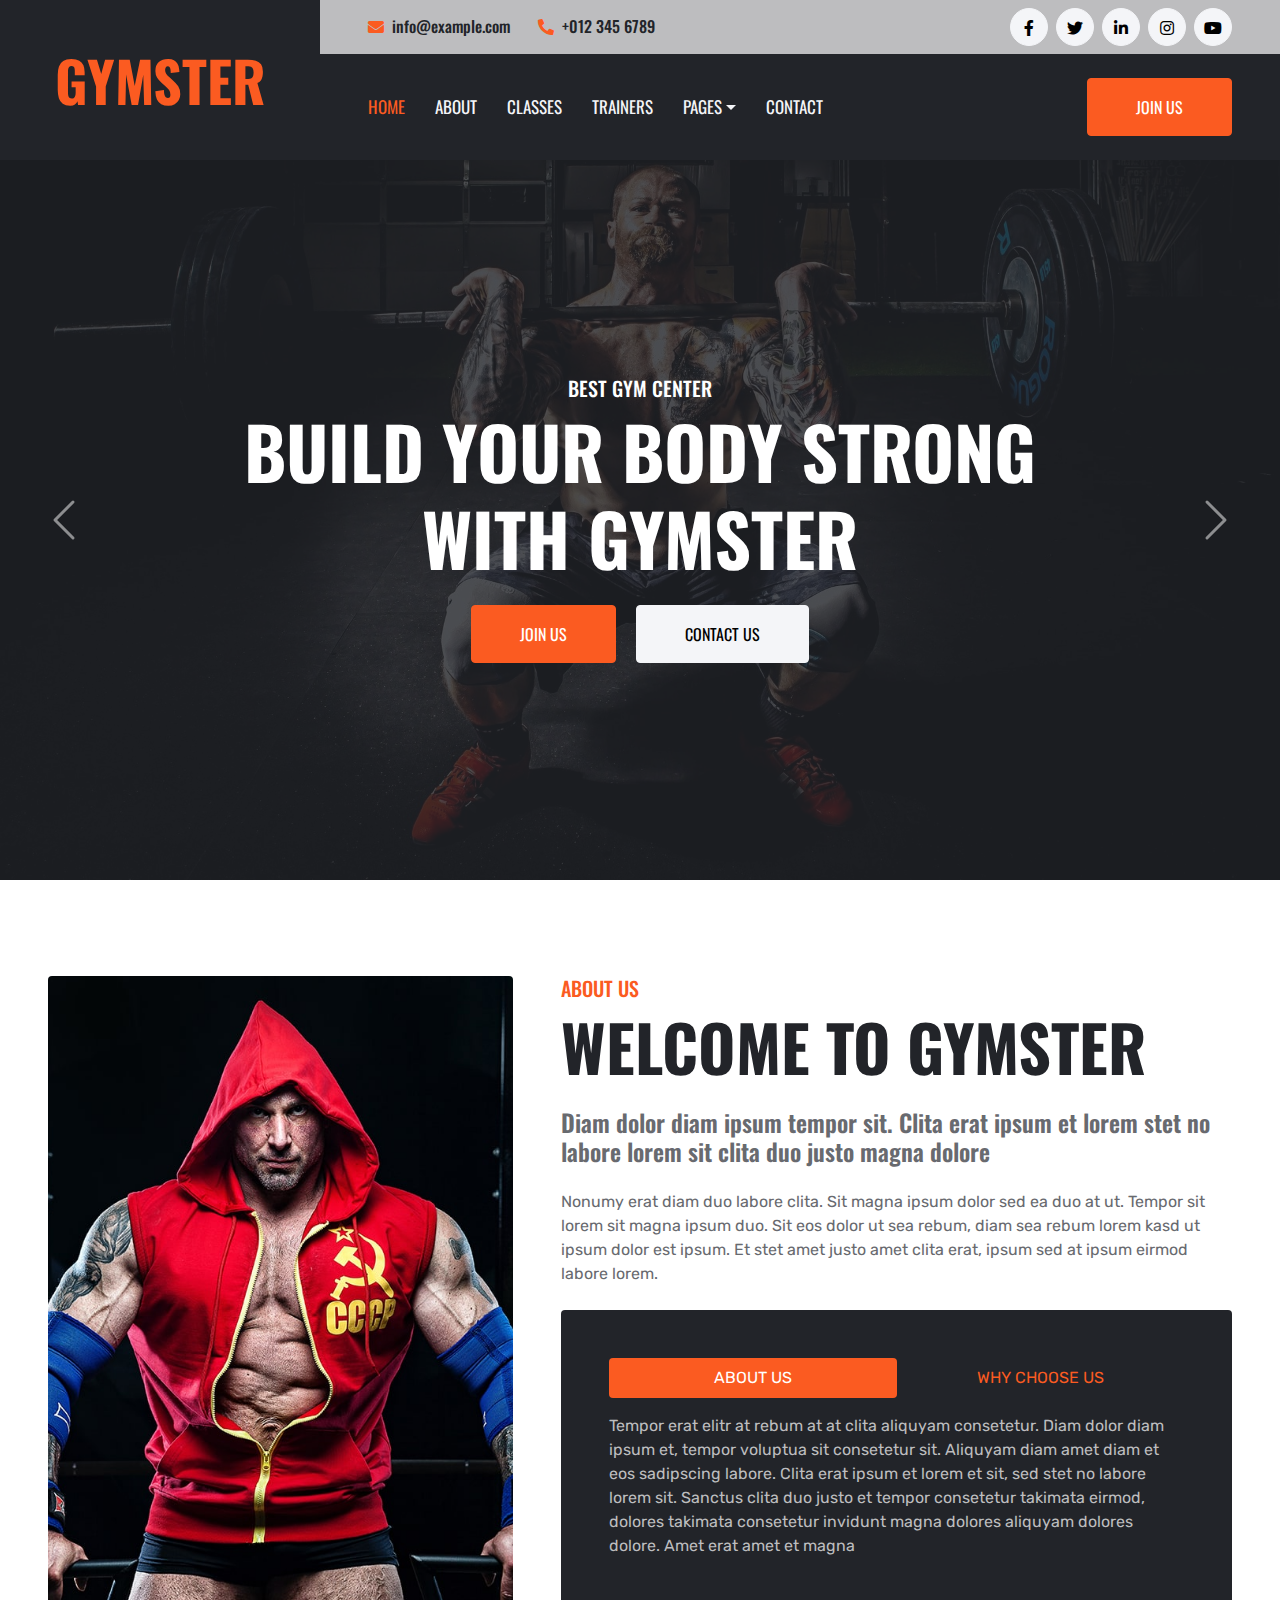
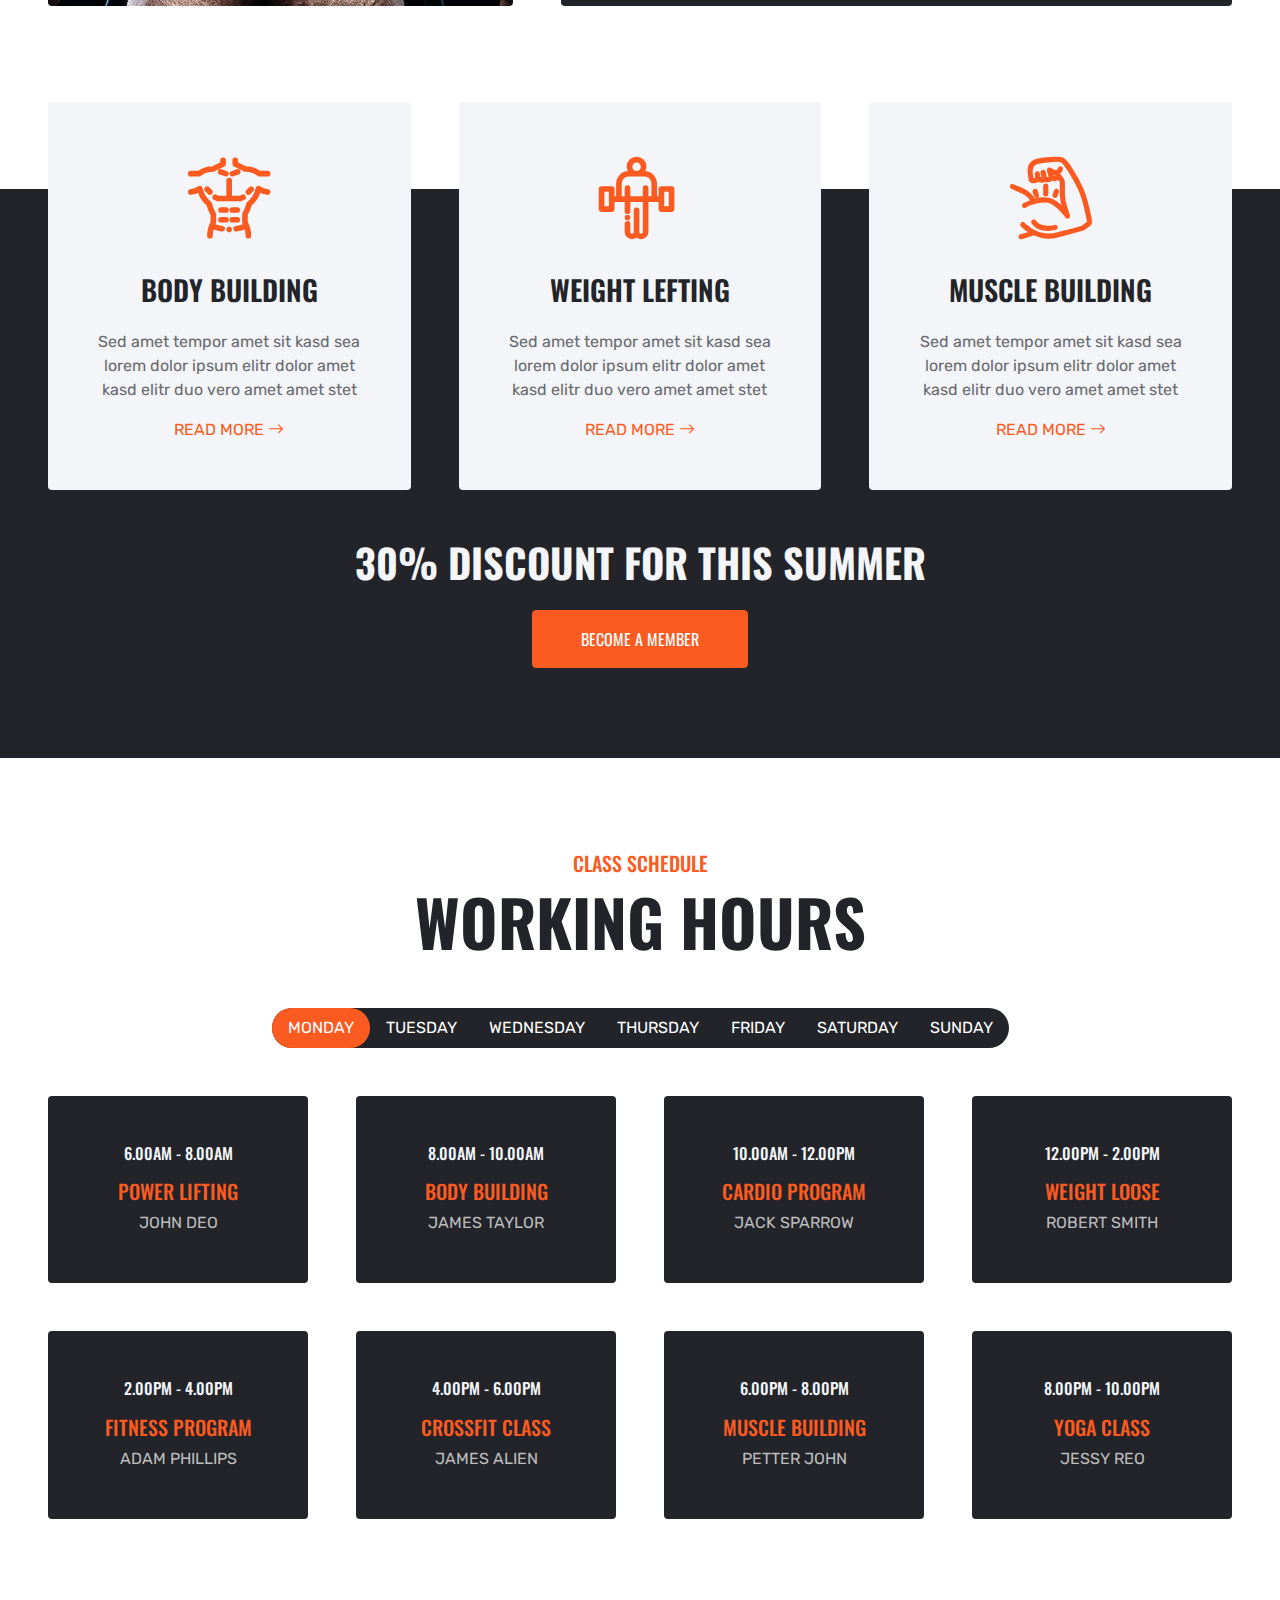
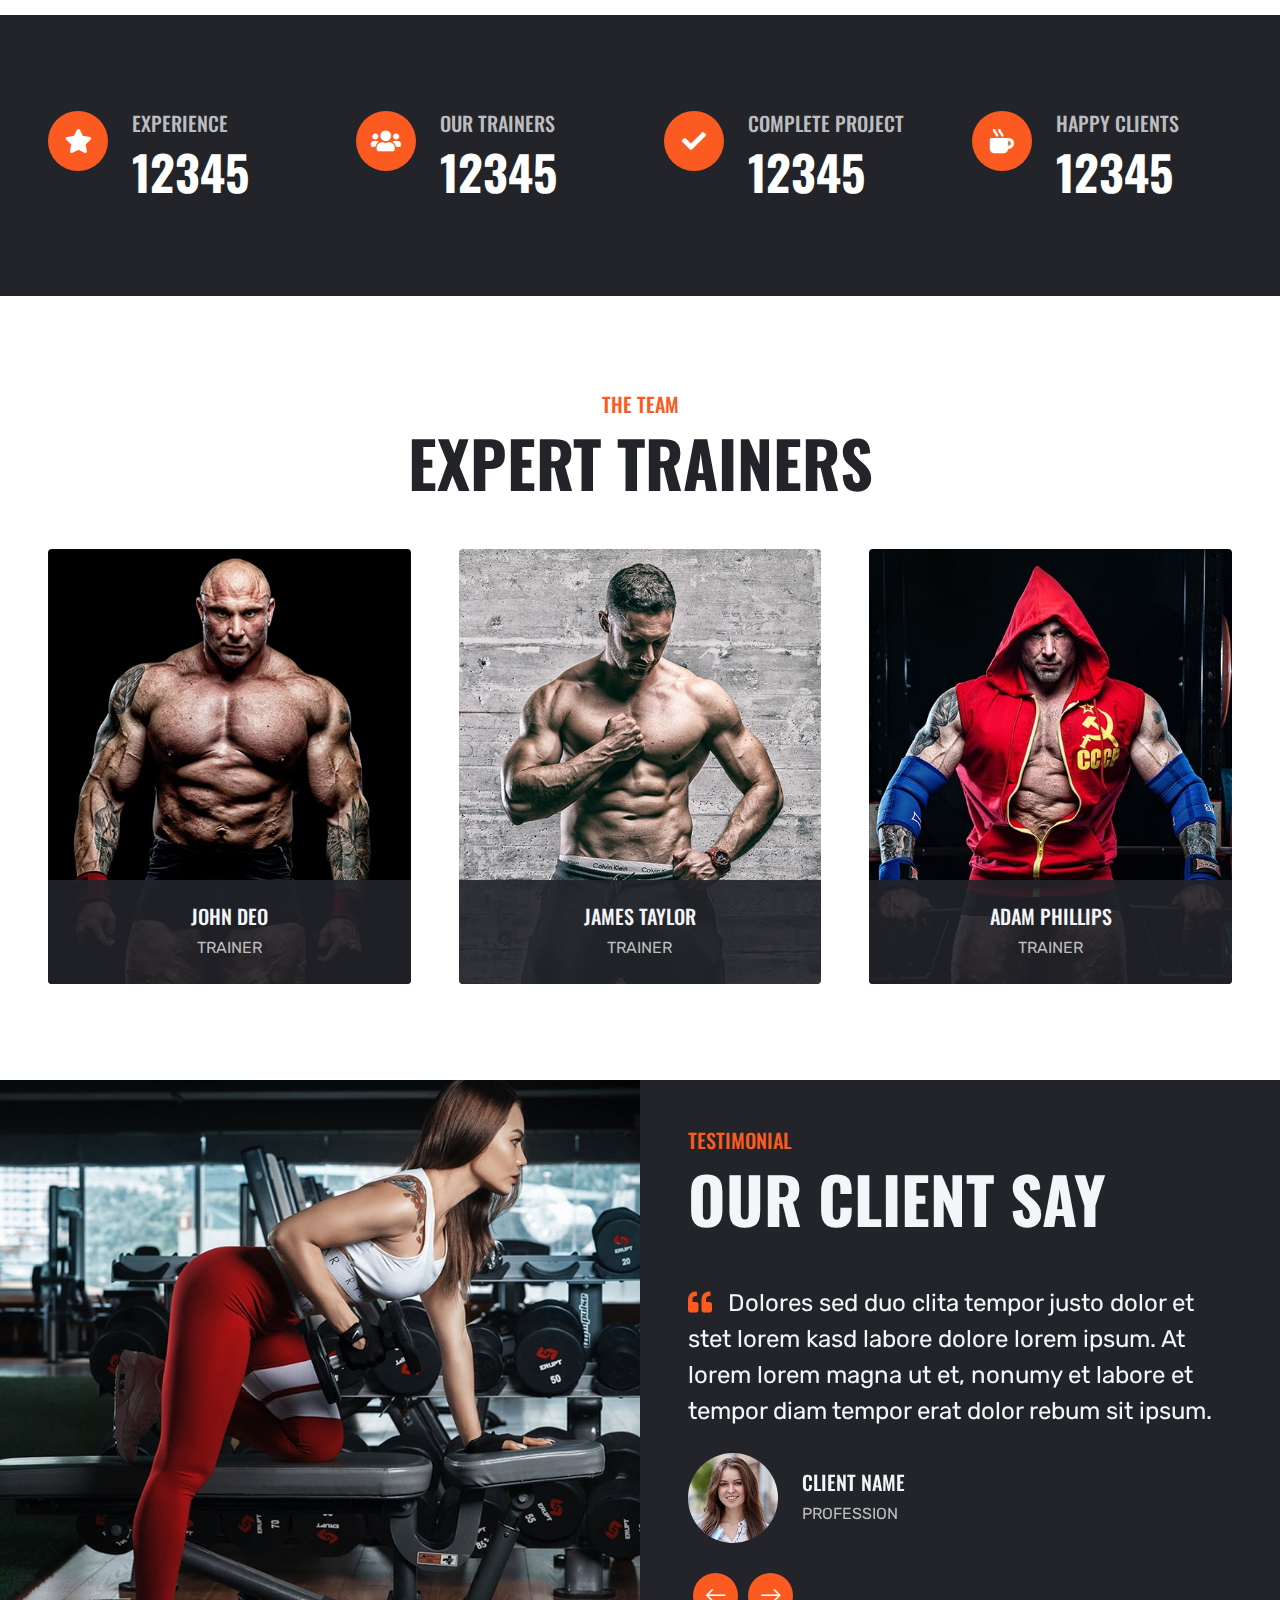
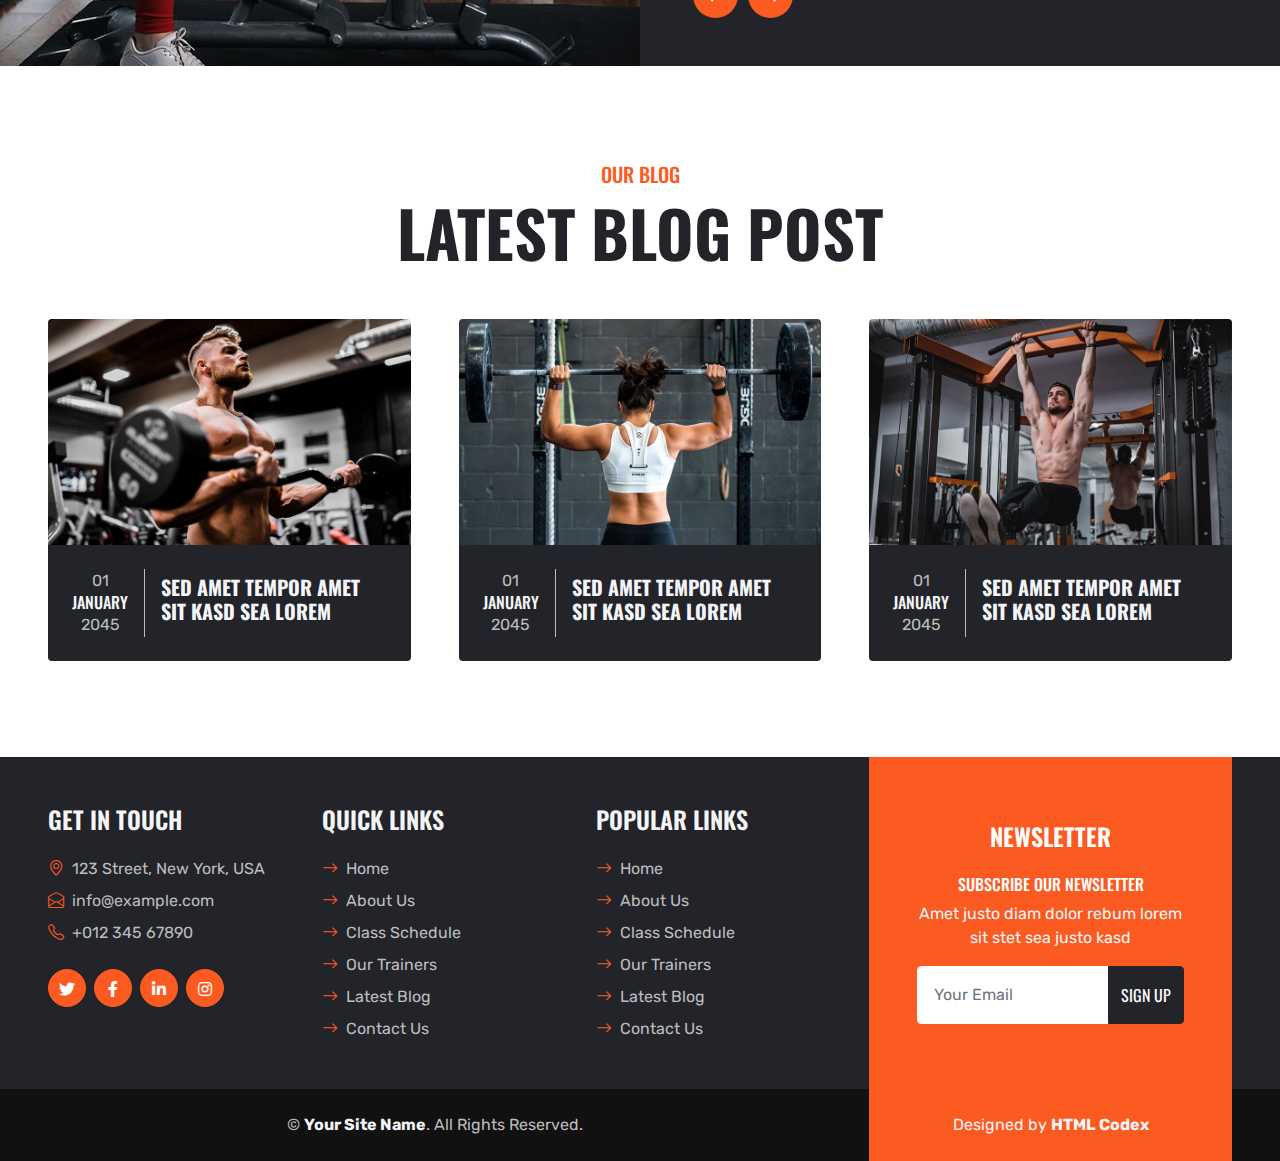
==== commit 8e7d8f46: "title" ====
--- a/index.html
+++ b/index.html
@@ -1,10 +1,9 @@
-<<<<<<< HEAD
 <!DOCTYPE html>
 <html lang="en">
 
 <head>
     <meta charset="utf-8">
-    <title>GYMSTER - Gym HTML Template</title>
+    <title>FC KRAJISNIK Futsal Club</title>
     <meta content="width=device-width, initial-scale=1.0" name="viewport">
     <meta content="Free HTML Templates" name="keywords">
     <meta content="Free HTML Templates" name="description">
@@ -992,999 +991,4 @@
     <script src="js/main.js"></script>
 </body>
 
-=======
-<!DOCTYPE html>
-<html lang="en">
-
-<head>
-    <meta charset="utf-8">
-    <title>GYMSTER - Gym HTML Template</title>
-    <meta content="width=device-width, initial-scale=1.0" name="viewport">
-    <meta content="Free HTML Templates" name="keywords">
-    <meta content="Free HTML Templates" name="description">
-
-    <!-- Favicon -->
-    <link href="img/favicon.ico" rel="icon">
-
-    <!-- Google Web Fonts -->
-    <link rel="preconnect" href="https://fonts.gstatic.com">
-    <link href="https://fonts.googleapis.com/css2?family=Oswald:wght@400;500;600;700&family=Rubik&display=swap" rel="stylesheet"> 
-
-    <!-- Icon Font Stylesheet -->
-    <link href="https://cdnjs.cloudflare.com/ajax/libs/font-awesome/5.15.0/css/all.min.css" rel="stylesheet">
-    <link href="https://cdn.jsdelivr.net/npm/bootstrap-icons@1.4.1/font/bootstrap-icons.css" rel="stylesheet">
-    <link href="lib/flaticon/font/flaticon.css" rel="stylesheet">
-
-    <!-- Libraries Stylesheet -->
-    <link href="lib/owlcarousel/assets/owl.carousel.min.css" rel="stylesheet">
-
-    <!-- Customized Bootstrap Stylesheet -->
-    <link href="css/bootstrap.min.css" rel="stylesheet">
-
-    <!-- Template Stylesheet -->
-    <link href="css/style.css" rel="stylesheet">
-</head>
-
-<body>
-    <!-- Header Start -->
-    <div class="container-fluid bg-dark px-0">
-        <div class="row gx-0">
-            <div class="col-lg-3 bg-dark d-none d-lg-block">
-                <a href="index.html" class="navbar-brand w-100 h-100 m-0 p-0 d-flex align-items-center justify-content-center">
-                    <h1 class="m-0 display-4 text-primary text-uppercase">Gymster</h1>
-                </a>
-            </div>
-            <div class="col-lg-9">
-                <div class="row gx-0 bg-secondary d-none d-lg-flex">
-                    <div class="col-lg-7 px-5 text-start">
-                        <div class="h-100 d-inline-flex align-items-center py-2 me-4">
-                            <i class="fa fa-envelope text-primary me-2"></i>
-                            <h6 class="mb-0">info@example.com</h6>
-                        </div>
-                        <div class="h-100 d-inline-flex align-items-center py-2">
-                            <i class="fa fa-phone-alt text-primary me-2"></i>
-                            <h6 class="mb-0">+012 345 6789</h6>
-                        </div>
-                    </div>
-                    <div class="col-lg-5 px-5 text-end">
-                        <div class="d-inline-flex align-items-center py-2">
-                            <a class="btn btn-light btn-square rounded-circle me-2" href="">
-                                <i class="fab fa-facebook-f"></i>
-                            </a>
-                            <a class="btn btn-light btn-square rounded-circle me-2" href="">
-                                <i class="fab fa-twitter"></i>
-                            </a>
-                            <a class="btn btn-light btn-square rounded-circle me-2" href="">
-                                <i class="fab fa-linkedin-in"></i>
-                            </a>
-                            <a class="btn btn-light btn-square rounded-circle me-2" href="">
-                                <i class="fab fa-instagram"></i>
-                            </a>
-                            <a class="btn btn-light btn-square rounded-circle" href="">
-                                <i class="fab fa-youtube"></i>
-                            </a>
-                        </div>
-                    </div>
-                </div>
-                <nav class="navbar navbar-expand-lg bg-dark navbar-dark p-3 p-lg-0 px-lg-5">
-                    <a href="index.html" class="navbar-brand d-block d-lg-none">
-                        <h1 class="m-0 display-4 text-primary text-uppercase">Gymster</h1>
-                    </a>
-                    <button type="button" class="navbar-toggler" data-bs-toggle="collapse" data-bs-target="#navbarCollapse">
-                        <span class="navbar-toggler-icon"></span>
-                    </button>
-                    <div class="collapse navbar-collapse justify-content-between" id="navbarCollapse">
-                        <div class="navbar-nav mr-auto py-0">
-                            <a href="index.html" class="nav-item nav-link active">Home</a>
-                            <a href="about.html" class="nav-item nav-link">About</a>
-                            <a href="class.html" class="nav-item nav-link">Classes</a>
-                            <a href="team.html" class="nav-item nav-link">Trainers</a>
-                            <div class="nav-item dropdown">
-                                <a href="#" class="nav-link dropdown-toggle" data-bs-toggle="dropdown">Pages</a>
-                                <div class="dropdown-menu rounded-0 m-0">
-                                    <a href="blog.html" class="dropdown-item">Blog Grid</a>
-                                    <a href="detail.html" class="dropdown-item">Blog Detail</a>
-                                    <a href="testimonial.html" class="dropdown-item">Testimonial</a>
-                                </div>
-                            </div>
-                            <a href="contact.html" class="nav-item nav-link">Contact</a>
-                        </div>
-                        <a href="" class="btn btn-primary py-md-3 px-md-5 d-none d-lg-block">Join Us</a>
-                    </div>
-                </nav>
-            </div>
-        </div>
-    </div>
-    <!-- Header End -->
-
-
-    <!-- Carousel Start -->
-    <div class="container-fluid p-0 mb-5">
-        <div id="header-carousel" class="carousel slide" data-bs-ride="carousel">
-            <div class="carousel-inner">
-                <div class="carousel-item active">
-                    <img class="w-100" src="img/carousel-1.jpg" alt="Image">
-                    <div class="carousel-caption d-flex flex-column align-items-center justify-content-center">
-                        <div class="p-3" style="max-width: 900px;">
-                            <h5 class="text-white text-uppercase">Best Gym Center</h5>
-                            <h1 class="display-2 text-white text-uppercase mb-md-4">Build Your Body Strong With Gymster</h1>
-                            <a href="" class="btn btn-primary py-md-3 px-md-5 me-3">Join Us</a>
-                            <a href="" class="btn btn-light py-md-3 px-md-5">Contact Us</a>
-                        </div>
-                    </div>
-                </div>
-                <div class="carousel-item">
-                    <img class="w-100" src="img/carousel-2.jpg" alt="Image">
-                    <div class="carousel-caption d-flex flex-column align-items-center justify-content-center">
-                        <div class="p-3" style="max-width: 900px;">
-                            <h5 class="text-white text-uppercase">Best Gym Center</h5>
-                            <h1 class="display-2 text-white text-uppercase mb-md-4">Grow Your Strength With Our Trainers</h1>
-                            <a href="" class="btn btn-primary py-md-3 px-md-5 me-3">Join Us</a>
-                            <a href="" class="btn btn-light py-md-3 px-md-5">Contact Us</a>
-                        </div>
-                    </div>
-                </div>
-            </div>
-            <button class="carousel-control-prev" type="button" data-bs-target="#header-carousel"
-                data-bs-slide="prev">
-                <span class="carousel-control-prev-icon" aria-hidden="true"></span>
-                <span class="visually-hidden">Previous</span>
-            </button>
-            <button class="carousel-control-next" type="button" data-bs-target="#header-carousel"
-                data-bs-slide="next">
-                <span class="carousel-control-next-icon" aria-hidden="true"></span>
-                <span class="visually-hidden">Next</span>
-            </button>
-        </div>
-    </div>
-    <!-- Carousel End -->
-
-
-    <!-- About Start -->
-    <div class="container-fluid p-5">
-        <div class="row gx-5">
-            <div class="col-lg-5 mb-5 mb-lg-0" style="min-height: 500px;">
-                <div class="position-relative h-100">
-                    <img class="position-absolute w-100 h-100 rounded" src="img/about.jpg" style="object-fit: cover;">
-                </div>
-            </div>
-            <div class="col-lg-7">
-                <div class="mb-4">
-                    <h5 class="text-primary text-uppercase">About Us</h5>
-                    <h1 class="display-3 text-uppercase mb-0">Welcome to Gymster</h1>
-                </div>
-                <h4 class="text-body mb-4">Diam dolor diam ipsum tempor sit. Clita erat ipsum et lorem stet no labore lorem sit clita duo justo magna dolore</h4>
-                <p class="mb-4">Nonumy erat diam duo labore clita. Sit magna ipsum dolor sed ea duo at ut. Tempor sit lorem sit magna ipsum duo. Sit eos dolor ut sea rebum, diam sea rebum lorem kasd ut ipsum dolor est ipsum. Et stet amet justo amet clita erat, ipsum sed at ipsum eirmod labore lorem.</p>
-                <div class="rounded bg-dark p-5">
-                    <ul class="nav nav-pills justify-content-between mb-3">
-                        <li class="nav-item w-50">
-                            <a class="nav-link text-uppercase text-center w-100 active" data-bs-toggle="pill" href="#pills-1">About Us</a>
-                        </li>
-                        <li class="nav-item w-50">
-                                <a class="nav-link text-uppercase text-center w-100" data-bs-toggle="pill" href="#pills-2">Why Choose Us</a>
-                        </li>
-                    </ul>
-                    <div class="tab-content">
-                        <div class="tab-pane fade show active" id="pills-1">
-                            <p class="text-secondary mb-0">Tempor erat elitr at rebum at at clita aliquyam consetetur. Diam dolor diam ipsum et, tempor voluptua sit consetetur sit. Aliquyam diam amet diam et eos sadipscing labore. Clita erat ipsum et lorem et sit, sed stet no labore lorem sit. Sanctus clita duo justo et tempor consetetur takimata eirmod, dolores takimata consetetur invidunt magna dolores aliquyam dolores dolore. Amet erat amet et magna</p>
-                        </div>
-                        <div class="tab-pane fade" id="pills-2">
-                            <p class="text-secondary mb-0">Tempor erat elitr at rebum at at clita aliquyam consetetur. Diam dolor diam ipsum et, tempor voluptua sit consetetur sit. Aliquyam diam amet diam et eos sadipscing labore. Clita erat ipsum et lorem et sit, sed stet no labore lorem sit. Sanctus clita duo justo et tempor consetetur takimata eirmod, dolores takimata consetetur invidunt magna dolores aliquyam dolores dolore. Amet erat amet et magna</p>
-                        </div>
-                    </div>
-                </div>
-            </div>
-        </div>
-    </div>
-    <!-- About End -->
-
-
-    <!-- Programe Start -->
-    <div class="container-fluid programe position-relative px-5 mt-5" style="margin-bottom: 135px;">
-        <div class="row g-5 gb-5">
-            <div class="col-lg-4 col-md-6">
-                <div class="bg-light rounded text-center p-5">
-                    <i class="flaticon-six-pack display-1 text-primary"></i>
-                    <h3 class="text-uppercase my-4">Body Building</h3>
-                    <p>Sed amet tempor amet sit kasd sea lorem dolor ipsum elitr dolor amet kasd elitr duo vero amet amet stet</p>
-                    <a class="text-uppercase" href="">Read More <i class="bi bi-arrow-right"></i></a>
-                </div>
-            </div>
-            <div class="col-lg-4 col-md-6">
-                <div class="bg-light rounded text-center p-5">
-                    <i class="flaticon-barbell display-1 text-primary"></i>
-                    <h3 class="text-uppercase my-4">Weight Lefting</h3>
-                    <p>Sed amet tempor amet sit kasd sea lorem dolor ipsum elitr dolor amet kasd elitr duo vero amet amet stet</p>
-                    <a class="text-uppercase" href="">Read More <i class="bi bi-arrow-right"></i></a>
-                </div>
-            </div>
-            <div class="col-lg-4 col-md-6">
-                <div class="bg-light rounded text-center p-5">
-                    <i class="flaticon-bodybuilding display-1 text-primary"></i>
-                    <h3 class="text-uppercase my-4">Muscle Building</h3>
-                    <p>Sed amet tempor amet sit kasd sea lorem dolor ipsum elitr dolor amet kasd elitr duo vero amet amet stet</p>
-                    <a class="text-uppercase" href="">Read More <i class="bi bi-arrow-right"></i></a>
-                </div>
-            </div>
-            <div class="col-lg-12 col-md-6 text-center">
-                <h1 class="text-uppercase text-light mb-4">30% Discount For This Summer</h1>
-                <a href="" class="btn btn-primary py-3 px-5">Become A Member</a>
-            </div>
-        </div>
-    </div>
-    <!-- Programe Start -->
-
-
-    <!-- Class Timetable Start -->
-    <div class="container-fluid p-5">
-        <div class="mb-5 text-center">
-            <h5 class="text-primary text-uppercase">Class Schedule</h5>
-            <h1 class="display-3 text-uppercase mb-0">Working Hours</h1>
-        </div>
-        <div class="tab-class text-center">
-            <ul class="nav nav-pills d-inline-flex justify-content-center bg-dark text-uppercase rounded-pill mb-5">
-                <li class="nav-item">
-                    <a class="nav-link rounded-pill text-white active" data-bs-toggle="pill" href="#tab-1">Monday</a>
-                </li>
-                <li class="nav-item">
-                    <a class="nav-link rounded-pill text-white" data-bs-toggle="pill" href="#tab-2">Tuesday</a>
-                </li>
-                <li class="nav-item">
-                    <a class="nav-link rounded-pill text-white" data-bs-toggle="pill" href="#tab-3">Wednesday</a>
-                </li>
-                <li class="nav-item">
-                    <a class="nav-link rounded-pill text-white" data-bs-toggle="pill" href="#tab-4">Thursday</a>
-                </li>
-                <li class="nav-item">
-                    <a class="nav-link rounded-pill text-white" data-bs-toggle="pill" href="#tab-5">Friday</a>
-                </li>
-                <li class="nav-item">
-                    <a class="nav-link rounded-pill text-white" data-bs-toggle="pill" href="#tab-6">Saturday</a>
-                </li>
-                <li class="nav-item">
-                    <a class="nav-link rounded-pill text-white" data-bs-toggle="pill" href="#tab-7">Sunday</a>
-                </li>
-            </ul>
-            <div class="tab-content">
-                <div id="tab-1" class="tab-pane fade show p-0 active">
-                    <div class="row g-5">
-                        <div class="col-lg-3 col-md-4 col-sm-6">
-                            <div class="bg-dark rounded text-center py-5 px-3">
-                                <h6 class="text-uppercase text-light mb-3">6.00am - 8.00am</h6>
-                                <h5 class="text-uppercase text-primary">Power Lifting</h5>
-                                <p class="text-uppercase text-secondary mb-0">John Deo</p>
-                            </div>
-                        </div>
-                        <div class="col-lg-3 col-md-4 col-sm-6">
-                            <div class="bg-dark rounded text-center py-5 px-3">
-                                <h6 class="text-uppercase text-light mb-3">8.00am - 10.00am</h6>
-                                <h5 class="text-uppercase text-primary">Body Building</h5>
-                                <p class="text-uppercase text-secondary mb-0">James Taylor</p>
-                            </div>
-                        </div>
-                        <div class="col-lg-3 col-md-4 col-sm-6">
-                            <div class="bg-dark rounded text-center py-5 px-3">
-                                <h6 class="text-uppercase text-light mb-3">10.00am - 12.00pm</h6>
-                                <h5 class="text-uppercase text-primary">Cardio Program</h5>
-                                <p class="text-uppercase text-secondary mb-0">Jack Sparrow</p>
-                            </div>
-                        </div>
-                        <div class="col-lg-3 col-md-4 col-sm-6">
-                            <div class="bg-dark rounded text-center py-5 px-3">
-                                <h6 class="text-uppercase text-light mb-3">12.00pm - 2.00pm</h6>
-                                <h5 class="text-uppercase text-primary">Weight Loose</h5>
-                                <p class="text-uppercase text-secondary mb-0">Robert Smith</p>
-                            </div>
-                        </div>
-                        <div class="col-lg-3 col-md-4 col-sm-6">
-                            <div class="bg-dark rounded text-center py-5 px-3">
-                                <h6 class="text-uppercase text-light mb-3">2.00pm - 4.00pm</h6>
-                                <h5 class="text-uppercase text-primary">Fitness Program</h5>
-                                <p class="text-uppercase text-secondary mb-0">Adam Phillips</p>
-                            </div>
-                        </div>
-                        <div class="col-lg-3 col-md-4 col-sm-6">
-                            <div class="bg-dark rounded text-center py-5 px-3">
-                                <h6 class="text-uppercase text-light mb-3">4.00pm - 6.00pm</h6>
-                                <h5 class="text-uppercase text-primary">Crossfit Class</h5>
-                                <p class="text-uppercase text-secondary mb-0">James Alien</p>
-                            </div>
-                        </div>
-                        <div class="col-lg-3 col-md-4 col-sm-6">
-                            <div class="bg-dark rounded text-center py-5 px-3">
-                                <h6 class="text-uppercase text-light mb-3">6.00pm - 8.00pm</h6>
-                                <h5 class="text-uppercase text-primary">Muscle Building</h5>
-                                <p class="text-uppercase text-secondary mb-0">Petter John</p>
-                            </div>
-                        </div>
-                        <div class="col-lg-3 col-md-4 col-sm-6">
-                            <div class="bg-dark rounded text-center py-5 px-3">
-                                <h6 class="text-uppercase text-light mb-3">8.00pm - 10.00pm</h6>
-                                <h5 class="text-uppercase text-primary">Yoga Class</h5>
-                                <p class="text-uppercase text-secondary mb-0">Jessy Reo</p>
-                            </div>
-                        </div>
-                    </div>
-                </div>
-                <div id="tab-2" class="tab-pane fade p-0">
-                    <div class="row g-5">
-                        <div class="col-lg-3 col-md-4 col-sm-6">
-                            <div class="bg-dark rounded text-center py-5 px-3">
-                                <h6 class="text-uppercase text-light mb-3">6.00am - 8.00am</h6>
-                                <h5 class="text-uppercase text-primary">Power Lifting</h5>
-                                <p class="text-uppercase text-secondary mb-0">John Deo</p>
-                            </div>
-                        </div>
-                        <div class="col-lg-3 col-md-4 col-sm-6">
-                            <div class="bg-dark rounded text-center py-5 px-3">
-                                <h6 class="text-uppercase text-light mb-3">8.00am - 10.00am</h6>
-                                <h5 class="text-uppercase text-primary">Body Building</h5>
-                                <p class="text-uppercase text-secondary mb-0">James Taylor</p>
-                            </div>
-                        </div>
-                        <div class="col-lg-3 col-md-4 col-sm-6">
-                            <div class="bg-dark rounded text-center py-5 px-3">
-                                <h6 class="text-uppercase text-light mb-3">10.00am - 12.00pm</h6>
-                                <h5 class="text-uppercase text-primary">Cardio Program</h5>
-                                <p class="text-uppercase text-secondary mb-0">Jack Sparrow</p>
-                            </div>
-                        </div>
-                        <div class="col-lg-3 col-md-4 col-sm-6">
-                            <div class="bg-dark rounded text-center py-5 px-3">
-                                <h6 class="text-uppercase text-light mb-3">12.00pm - 2.00pm</h6>
-                                <h5 class="text-uppercase text-primary">Weight Loose</h5>
-                                <p class="text-uppercase text-secondary mb-0">Robert Smith</p>
-                            </div>
-                        </div>
-                        <div class="col-lg-3 col-md-4 col-sm-6">
-                            <div class="bg-dark rounded text-center py-5 px-3">
-                                <h6 class="text-uppercase text-light mb-3">2.00pm - 4.00pm</h6>
-                                <h5 class="text-uppercase text-primary">Fitness Program</h5>
-                                <p class="text-uppercase text-secondary mb-0">Adam Phillips</p>
-                            </div>
-                        </div>
-                        <div class="col-lg-3 col-md-4 col-sm-6">
-                            <div class="bg-dark rounded text-center py-5 px-3">
-                                <h6 class="text-uppercase text-light mb-3">4.00pm - 6.00pm</h6>
-                                <h5 class="text-uppercase text-primary">Crossfit Class</h5>
-                                <p class="text-uppercase text-secondary mb-0">James Alien</p>
-                            </div>
-                        </div>
-                        <div class="col-lg-3 col-md-4 col-sm-6">
-                            <div class="bg-dark rounded text-center py-5 px-3">
-                                <h6 class="text-uppercase text-light mb-3">6.00pm - 8.00pm</h6>
-                                <h5 class="text-uppercase text-primary">Muscle Building</h5>
-                                <p class="text-uppercase text-secondary mb-0">Petter John</p>
-                            </div>
-                        </div>
-                        <div class="col-lg-3 col-md-4 col-sm-6">
-                            <div class="bg-dark rounded text-center py-5 px-3">
-                                <h6 class="text-uppercase text-light mb-3">8.00pm - 10.00pm</h6>
-                                <h5 class="text-uppercase text-primary">Yoga Class</h5>
-                                <p class="text-uppercase text-secondary mb-0">Jessy Reo</p>
-                            </div>
-                        </div>
-                    </div>
-                </div>
-                <div id="tab-3" class="tab-pane fade p-0">
-                    <div class="row g-5">
-                        <div class="col-lg-3 col-md-4 col-sm-6">
-                            <div class="bg-dark rounded text-center py-5 px-3">
-                                <h6 class="text-uppercase text-light mb-3">6.00am - 8.00am</h6>
-                                <h5 class="text-uppercase text-primary">Power Lifting</h5>
-                                <p class="text-uppercase text-secondary mb-0">John Deo</p>
-                            </div>
-                        </div>
-                        <div class="col-lg-3 col-md-4 col-sm-6">
-                            <div class="bg-dark rounded text-center py-5 px-3">
-                                <h6 class="text-uppercase text-light mb-3">8.00am - 10.00am</h6>
-                                <h5 class="text-uppercase text-primary">Body Building</h5>
-                                <p class="text-uppercase text-secondary mb-0">James Taylor</p>
-                            </div>
-                        </div>
-                        <div class="col-lg-3 col-md-4 col-sm-6">
-                            <div class="bg-dark rounded text-center py-5 px-3">
-                                <h6 class="text-uppercase text-light mb-3">10.00am - 12.00pm</h6>
-                                <h5 class="text-uppercase text-primary">Cardio Program</h5>
-                                <p class="text-uppercase text-secondary mb-0">Jack Sparrow</p>
-                            </div>
-                        </div>
-                        <div class="col-lg-3 col-md-4 col-sm-6">
-                            <div class="bg-dark rounded text-center py-5 px-3">
-                                <h6 class="text-uppercase text-light mb-3">12.00pm - 2.00pm</h6>
-                                <h5 class="text-uppercase text-primary">Weight Loose</h5>
-                                <p class="text-uppercase text-secondary mb-0">Robert Smith</p>
-                            </div>
-                        </div>
-                        <div class="col-lg-3 col-md-4 col-sm-6">
-                            <div class="bg-dark rounded text-center py-5 px-3">
-                                <h6 class="text-uppercase text-light mb-3">2.00pm - 4.00pm</h6>
-                                <h5 class="text-uppercase text-primary">Fitness Program</h5>
-                                <p class="text-uppercase text-secondary mb-0">Adam Phillips</p>
-                            </div>
-                        </div>
-                        <div class="col-lg-3 col-md-4 col-sm-6">
-                            <div class="bg-dark rounded text-center py-5 px-3">
-                                <h6 class="text-uppercase text-light mb-3">4.00pm - 6.00pm</h6>
-                                <h5 class="text-uppercase text-primary">Crossfit Class</h5>
-                                <p class="text-uppercase text-secondary mb-0">James Alien</p>
-                            </div>
-                        </div>
-                        <div class="col-lg-3 col-md-4 col-sm-6">
-                            <div class="bg-dark rounded text-center py-5 px-3">
-                                <h6 class="text-uppercase text-light mb-3">6.00pm - 8.00pm</h6>
-                                <h5 class="text-uppercase text-primary">Muscle Building</h5>
-                                <p class="text-uppercase text-secondary mb-0">Petter John</p>
-                            </div>
-                        </div>
-                        <div class="col-lg-3 col-md-4 col-sm-6">
-                            <div class="bg-dark rounded text-center py-5 px-3">
-                                <h6 class="text-uppercase text-light mb-3">8.00pm - 10.00pm</h6>
-                                <h5 class="text-uppercase text-primary">Yoga Class</h5>
-                                <p class="text-uppercase text-secondary mb-0">Jessy Reo</p>
-                            </div>
-                        </div>
-                    </div>
-                </div>
-                <div id="tab-4" class="tab-pane fade p-0">
-                    <div class="row g-5">
-                        <div class="col-lg-3 col-md-4 col-sm-6">
-                            <div class="bg-dark rounded text-center py-5 px-3">
-                                <h6 class="text-uppercase text-light mb-3">6.00am - 8.00am</h6>
-                                <h5 class="text-uppercase text-primary">Power Lifting</h5>
-                                <p class="text-uppercase text-secondary mb-0">John Deo</p>
-                            </div>
-                        </div>
-                        <div class="col-lg-3 col-md-4 col-sm-6">
-                            <div class="bg-dark rounded text-center py-5 px-3">
-                                <h6 class="text-uppercase text-light mb-3">8.00am - 10.00am</h6>
-                                <h5 class="text-uppercase text-primary">Body Building</h5>
-                                <p class="text-uppercase text-secondary mb-0">James Taylor</p>
-                            </div>
-                        </div>
-                        <div class="col-lg-3 col-md-4 col-sm-6">
-                            <div class="bg-dark rounded text-center py-5 px-3">
-                                <h6 class="text-uppercase text-light mb-3">10.00am - 12.00pm</h6>
-                                <h5 class="text-uppercase text-primary">Cardio Program</h5>
-                                <p class="text-uppercase text-secondary mb-0">Jack Sparrow</p>
-                            </div>
-                        </div>
-                        <div class="col-lg-3 col-md-4 col-sm-6">
-                            <div class="bg-dark rounded text-center py-5 px-3">
-                                <h6 class="text-uppercase text-light mb-3">12.00pm - 2.00pm</h6>
-                                <h5 class="text-uppercase text-primary">Weight Loose</h5>
-                                <p class="text-uppercase text-secondary mb-0">Robert Smith</p>
-                            </div>
-                        </div>
-                        <div class="col-lg-3 col-md-4 col-sm-6">
-                            <div class="bg-dark rounded text-center py-5 px-3">
-                                <h6 class="text-uppercase text-light mb-3">2.00pm - 4.00pm</h6>
-                                <h5 class="text-uppercase text-primary">Fitness Program</h5>
-                                <p class="text-uppercase text-secondary mb-0">Adam Phillips</p>
-                            </div>
-                        </div>
-                        <div class="col-lg-3 col-md-4 col-sm-6">
-                            <div class="bg-dark rounded text-center py-5 px-3">
-                                <h6 class="text-uppercase text-light mb-3">4.00pm - 6.00pm</h6>
-                                <h5 class="text-uppercase text-primary">Crossfit Class</h5>
-                                <p class="text-uppercase text-secondary mb-0">James Alien</p>
-                            </div>
-                        </div>
-                        <div class="col-lg-3 col-md-4 col-sm-6">
-                            <div class="bg-dark rounded text-center py-5 px-3">
-                                <h6 class="text-uppercase text-light mb-3">6.00pm - 8.00pm</h6>
-                                <h5 class="text-uppercase text-primary">Muscle Building</h5>
-                                <p class="text-uppercase text-secondary mb-0">Petter John</p>
-                            </div>
-                        </div>
-                        <div class="col-lg-3 col-md-4 col-sm-6">
-                            <div class="bg-dark rounded text-center py-5 px-3">
-                                <h6 class="text-uppercase text-light mb-3">8.00pm - 10.00pm</h6>
-                                <h5 class="text-uppercase text-primary">Yoga Class</h5>
-                                <p class="text-uppercase text-secondary mb-0">Jessy Reo</p>
-                            </div>
-                        </div>
-                    </div>
-                </div>
-                <div id="tab-5" class="tab-pane fade p-0">
-                    <div class="row g-5">
-                        <div class="col-lg-3 col-md-4 col-sm-6">
-                            <div class="bg-dark rounded text-center py-5 px-3">
-                                <h6 class="text-uppercase text-light mb-3">6.00am - 8.00am</h6>
-                                <h5 class="text-uppercase text-primary">Power Lifting</h5>
-                                <p class="text-uppercase text-secondary mb-0">John Deo</p>
-                            </div>
-                        </div>
-                        <div class="col-lg-3 col-md-4 col-sm-6">
-                            <div class="bg-dark rounded text-center py-5 px-3">
-                                <h6 class="text-uppercase text-light mb-3">8.00am - 10.00am</h6>
-                                <h5 class="text-uppercase text-primary">Body Building</h5>
-                                <p class="text-uppercase text-secondary mb-0">James Taylor</p>
-                            </div>
-                        </div>
-                        <div class="col-lg-3 col-md-4 col-sm-6">
-                            <div class="bg-dark rounded text-center py-5 px-3">
-                                <h6 class="text-uppercase text-light mb-3">10.00am - 12.00pm</h6>
-                                <h5 class="text-uppercase text-primary">Cardio Program</h5>
-                                <p class="text-uppercase text-secondary mb-0">Jack Sparrow</p>
-                            </div>
-                        </div>
-                        <div class="col-lg-3 col-md-4 col-sm-6">
-                            <div class="bg-dark rounded text-center py-5 px-3">
-                                <h6 class="text-uppercase text-light mb-3">12.00pm - 2.00pm</h6>
-                                <h5 class="text-uppercase text-primary">Weight Loose</h5>
-                                <p class="text-uppercase text-secondary mb-0">Robert Smith</p>
-                            </div>
-                        </div>
-                        <div class="col-lg-3 col-md-4 col-sm-6">
-                            <div class="bg-dark rounded text-center py-5 px-3">
-                                <h6 class="text-uppercase text-light mb-3">2.00pm - 4.00pm</h6>
-                                <h5 class="text-uppercase text-primary">Fitness Program</h5>
-                                <p class="text-uppercase text-secondary mb-0">Adam Phillips</p>
-                            </div>
-                        </div>
-                        <div class="col-lg-3 col-md-4 col-sm-6">
-                            <div class="bg-dark rounded text-center py-5 px-3">
-                                <h6 class="text-uppercase text-light mb-3">4.00pm - 6.00pm</h6>
-                                <h5 class="text-uppercase text-primary">Crossfit Class</h5>
-                                <p class="text-uppercase text-secondary mb-0">James Alien</p>
-                            </div>
-                        </div>
-                        <div class="col-lg-3 col-md-4 col-sm-6">
-                            <div class="bg-dark rounded text-center py-5 px-3">
-                                <h6 class="text-uppercase text-light mb-3">6.00pm - 8.00pm</h6>
-                                <h5 class="text-uppercase text-primary">Muscle Building</h5>
-                                <p class="text-uppercase text-secondary mb-0">Petter John</p>
-                            </div>
-                        </div>
-                        <div class="col-lg-3 col-md-4 col-sm-6">
-                            <div class="bg-dark rounded text-center py-5 px-3">
-                                <h6 class="text-uppercase text-light mb-3">8.00pm - 10.00pm</h6>
-                                <h5 class="text-uppercase text-primary">Yoga Class</h5>
-                                <p class="text-uppercase text-secondary mb-0">Jessy Reo</p>
-                            </div>
-                        </div>
-                    </div>
-                </div>
-                <div id="tab-6" class="tab-pane fade p-0">
-                    <div class="row g-5">
-                        <div class="col-lg-3 col-md-4 col-sm-6">
-                            <div class="bg-dark rounded text-center py-5 px-3">
-                                <h6 class="text-uppercase text-light mb-3">6.00am - 8.00am</h6>
-                                <h5 class="text-uppercase text-primary">Power Lifting</h5>
-                                <p class="text-uppercase text-secondary mb-0">John Deo</p>
-                            </div>
-                        </div>
-                        <div class="col-lg-3 col-md-4 col-sm-6">
-                            <div class="bg-dark rounded text-center py-5 px-3">
-                                <h6 class="text-uppercase text-light mb-3">8.00am - 10.00am</h6>
-                                <h5 class="text-uppercase text-primary">Body Building</h5>
-                                <p class="text-uppercase text-secondary mb-0">James Taylor</p>
-                            </div>
-                        </div>
-                        <div class="col-lg-3 col-md-4 col-sm-6">
-                            <div class="bg-dark rounded text-center py-5 px-3">
-                                <h6 class="text-uppercase text-light mb-3">10.00am - 12.00pm</h6>
-                                <h5 class="text-uppercase text-primary">Cardio Program</h5>
-                                <p class="text-uppercase text-secondary mb-0">Jack Sparrow</p>
-                            </div>
-                        </div>
-                        <div class="col-lg-3 col-md-4 col-sm-6">
-                            <div class="bg-dark rounded text-center py-5 px-3">
-                                <h6 class="text-uppercase text-light mb-3">12.00pm - 2.00pm</h6>
-                                <h5 class="text-uppercase text-primary">Weight Loose</h5>
-                                <p class="text-uppercase text-secondary mb-0">Robert Smith</p>
-                            </div>
-                        </div>
-                        <div class="col-lg-3 col-md-4 col-sm-6">
-                            <div class="bg-dark rounded text-center py-5 px-3">
-                                <h6 class="text-uppercase text-light mb-3">2.00pm - 4.00pm</h6>
-                                <h5 class="text-uppercase text-primary">Fitness Program</h5>
-                                <p class="text-uppercase text-secondary mb-0">Adam Phillips</p>
-                            </div>
-                        </div>
-                        <div class="col-lg-3 col-md-4 col-sm-6">
-                            <div class="bg-dark rounded text-center py-5 px-3">
-                                <h6 class="text-uppercase text-light mb-3">4.00pm - 6.00pm</h6>
-                                <h5 class="text-uppercase text-primary">Crossfit Class</h5>
-                                <p class="text-uppercase text-secondary mb-0">James Alien</p>
-                            </div>
-                        </div>
-                        <div class="col-lg-3 col-md-4 col-sm-6">
-                            <div class="bg-dark rounded text-center py-5 px-3">
-                                <h6 class="text-uppercase text-light mb-3">6.00pm - 8.00pm</h6>
-                                <h5 class="text-uppercase text-primary">Muscle Building</h5>
-                                <p class="text-uppercase text-secondary mb-0">Petter John</p>
-                            </div>
-                        </div>
-                        <div class="col-lg-3 col-md-4 col-sm-6">
-                            <div class="bg-dark rounded text-center py-5 px-3">
-                                <h6 class="text-uppercase text-light mb-3">8.00pm - 10.00pm</h6>
-                                <h5 class="text-uppercase text-primary">Yoga Class</h5>
-                                <p class="text-uppercase text-secondary mb-0">Jessy Reo</p>
-                            </div>
-                        </div>
-                    </div>
-                </div>
-                <div id="tab-7" class="tab-pane fade p-0">
-                    <div class="row g-5">
-                        <div class="col-lg-3 col-md-4 col-sm-6">
-                            <div class="bg-dark rounded text-center py-5 px-3">
-                                <h6 class="text-uppercase text-light mb-3">6.00am - 8.00am</h6>
-                                <h5 class="text-uppercase text-primary">Power Lifting</h5>
-                                <p class="text-uppercase text-secondary mb-0">John Deo</p>
-                            </div>
-                        </div>
-                        <div class="col-lg-3 col-md-4 col-sm-6">
-                            <div class="bg-dark rounded text-center py-5 px-3">
-                                <h6 class="text-uppercase text-light mb-3">8.00am - 10.00am</h6>
-                                <h5 class="text-uppercase text-primary">Body Building</h5>
-                                <p class="text-uppercase text-secondary mb-0">James Taylor</p>
-                            </div>
-                        </div>
-                        <div class="col-lg-3 col-md-4 col-sm-6">
-                            <div class="bg-dark rounded text-center py-5 px-3">
-                                <h6 class="text-uppercase text-light mb-3">10.00am - 12.00pm</h6>
-                                <h5 class="text-uppercase text-primary">Cardio Program</h5>
-                                <p class="text-uppercase text-secondary mb-0">Jack Sparrow</p>
-                            </div>
-                        </div>
-                        <div class="col-lg-3 col-md-4 col-sm-6">
-                            <div class="bg-dark rounded text-center py-5 px-3">
-                                <h6 class="text-uppercase text-light mb-3">12.00pm - 2.00pm</h6>
-                                <h5 class="text-uppercase text-primary">Weight Loose</h5>
-                                <p class="text-uppercase text-secondary mb-0">Robert Smith</p>
-                            </div>
-                        </div>
-                        <div class="col-lg-3 col-md-4 col-sm-6">
-                            <div class="bg-dark rounded text-center py-5 px-3">
-                                <h6 class="text-uppercase text-light mb-3">2.00pm - 4.00pm</h6>
-                                <h5 class="text-uppercase text-primary">Fitness Program</h5>
-                                <p class="text-uppercase text-secondary mb-0">Adam Phillips</p>
-                            </div>
-                        </div>
-                        <div class="col-lg-3 col-md-4 col-sm-6">
-                            <div class="bg-dark rounded text-center py-5 px-3">
-                                <h6 class="text-uppercase text-light mb-3">4.00pm - 6.00pm</h6>
-                                <h5 class="text-uppercase text-primary">Crossfit Class</h5>
-                                <p class="text-uppercase text-secondary mb-0">James Alien</p>
-                            </div>
-                        </div>
-                        <div class="col-lg-3 col-md-4 col-sm-6">
-                            <div class="bg-dark rounded text-center py-5 px-3">
-                                <h6 class="text-uppercase text-light mb-3">6.00pm - 8.00pm</h6>
-                                <h5 class="text-uppercase text-primary">Muscle Building</h5>
-                                <p class="text-uppercase text-secondary mb-0">Petter John</p>
-                            </div>
-                        </div>
-                        <div class="col-lg-3 col-md-4 col-sm-6">
-                            <div class="bg-dark rounded text-center py-5 px-3">
-                                <h6 class="text-uppercase text-light mb-3">8.00pm - 10.00pm</h6>
-                                <h5 class="text-uppercase text-primary">Yoga Class</h5>
-                                <p class="text-uppercase text-secondary mb-0">Jessy Reo</p>
-                            </div>
-                        </div>
-                    </div>
-                </div>
-            </div>
-        </div>
-    </div>
-    <!-- Class Timetable Start -->
-    
-
-    <!-- Facts Start -->
-    <div class="container-fluid bg-dark facts p-5 my-5">
-        <div class="row gx-5 gy-4 py-5">
-            <div class="col-lg-3 col-md-6">
-                <div class="d-flex">
-                    <div class="bg-primary rounded-circle d-flex align-items-center justify-content-center mb-3" style="width: 60px; height: 60px;">
-                        <i class="fa fa-star fs-4 text-white"></i>
-                    </div>
-                    <div class="ps-4">
-                        <h5 class="text-secondary text-uppercase">Experience</h5>
-                        <h1 class="display-5 text-white mb-0" data-toggle="counter-up">12345</h1>
-                    </div>
-                </div>
-            </div>
-            <div class="col-lg-3 col-md-6">
-                <div class="d-flex">
-                    <div class="bg-primary rounded-circle d-flex align-items-center justify-content-center mb-3" style="width: 60px; height: 60px;">
-                        <i class="fa fa-users fs-4 text-white"></i>
-                    </div>
-                    <div class="ps-4">
-                        <h5 class="text-secondary text-uppercase">Our Trainers</h5>
-                        <h1 class="display-5 text-white mb-0" data-toggle="counter-up">12345</h1>
-                    </div>
-                </div>
-            </div>
-            <div class="col-lg-3 col-md-6">
-                <div class="d-flex">
-                    <div class="bg-primary rounded-circle d-flex align-items-center justify-content-center mb-3" style="width: 60px; height: 60px;">
-                        <i class="fa fa-check fs-4 text-white"></i>
-                    </div>
-                    <div class="ps-4">
-                        <h5 class="text-secondary text-uppercase">Complete Project</h5>
-                        <h1 class="display-5 text-white mb-0" data-toggle="counter-up">12345</h1>
-                    </div>
-                </div>
-            </div>
-            <div class="col-lg-3 col-md-6">
-                <div class="d-flex">
-                    <div class="bg-primary rounded-circle d-flex align-items-center justify-content-center mb-3" style="width: 60px; height: 60px;">
-                        <i class="fa fa-mug-hot fs-4 text-white"></i>
-                    </div>
-                    <div class="ps-4">
-                        <h5 class="text-secondary text-uppercase">Happy Clients</h5>
-                        <h1 class="display-5 text-white mb-0" data-toggle="counter-up">12345</h1>
-                    </div>
-                </div>
-            </div>
-        </div>
-    </div>
-    <!-- Facts End -->
-
-
-    <!-- Team Start -->
-    <div class="container-fluid p-5">
-        <div class="mb-5 text-center">
-            <h5 class="text-primary text-uppercase">The Team</h5>
-            <h1 class="display-3 text-uppercase mb-0">Expert Trainers</h1>
-        </div>
-        <div class="row g-5">
-            <div class="col-lg-4 col-md-6">
-                <div class="team-item position-relative">
-                    <div class="position-relative overflow-hidden rounded">
-                        <img class="img-fluid w-100" src="img/team-1.jpg" alt="">
-                        <div class="team-overlay">
-                            <div class="d-flex align-items-center justify-content-start">
-                                <a class="btn btn-light btn-square rounded-circle mx-1" href="#"><i class="fab fa-twitter"></i></a>
-                                <a class="btn btn-light btn-square rounded-circle mx-1" href="#"><i class="fab fa-facebook-f"></i></a>
-                                <a class="btn btn-light btn-square rounded-circle mx-1" href="#"><i class="fab fa-linkedin-in"></i></a>
-                            </div>
-                        </div>
-                    </div>
-                    <div class="position-absolute start-0 bottom-0 w-100 rounded-bottom text-center p-4" style="background: rgba(34, 36, 41, .9);">
-                        <h5 class="text-uppercase text-light">John Deo</h5>
-                        <p class="text-uppercase text-secondary m-0">Trainer</p>
-                    </div>
-                </div>
-            </div>
-            <div class="col-lg-4 col-md-6">
-                <div class="team-item position-relative">
-                    <div class="position-relative overflow-hidden rounded">
-                        <img class="img-fluid w-100" src="img/team-2.jpg" alt="">
-                        <div class="team-overlay">
-                            <div class="d-flex align-items-center justify-content-start">
-                                <a class="btn btn-light btn-square rounded-circle mx-1" href="#"><i class="fab fa-twitter"></i></a>
-                                <a class="btn btn-light btn-square rounded-circle mx-1" href="#"><i class="fab fa-facebook-f"></i></a>
-                                <a class="btn btn-light btn-square rounded-circle mx-1" href="#"><i class="fab fa-linkedin-in"></i></a>
-                            </div>
-                        </div>
-                    </div>
-                    <div class="position-absolute start-0 bottom-0 w-100 rounded-bottom text-center p-4" style="background: rgba(34, 36, 41, .9);">
-                        <h5 class="text-uppercase text-light">James Taylor</h5>
-                        <p class="text-uppercase text-secondary m-0">Trainer</p>
-                    </div>
-                </div>
-            </div>
-            <div class="col-lg-4 col-md-6">
-                <div class="team-item position-relative">
-                    <div class="position-relative overflow-hidden rounded">
-                        <img class="img-fluid w-100" src="img/team-3.jpg" alt="">
-                        <div class="team-overlay">
-                            <div class="d-flex align-items-center justify-content-start">
-                                <a class="btn btn-light btn-square rounded-circle mx-1" href="#"><i class="fab fa-twitter"></i></a>
-                                <a class="btn btn-light btn-square rounded-circle mx-1" href="#"><i class="fab fa-facebook-f"></i></a>
-                                <a class="btn btn-light btn-square rounded-circle mx-1" href="#"><i class="fab fa-linkedin-in"></i></a>
-                            </div>
-                        </div>
-                    </div>
-                    <div class="position-absolute start-0 bottom-0 w-100 rounded-bottom text-center p-4" style="background: rgba(34, 36, 41, .9);">
-                        <h5 class="text-uppercase text-light">Adam Phillips</h5>
-                        <p class="text-uppercase text-secondary m-0">Trainer</p>
-                    </div>
-                </div>
-            </div>
-        </div>
-    </div>
-    <!-- Team End -->
-    
-
-    <!-- Testimonial Start -->
-    <div class="container-fluid p-0 my-5">
-        <div class="row g-0">
-            <div class="col-lg-6" style="min-height: 500px;">
-                <div class="position-relative h-100">
-                    <img class="position-absolute w-100 h-100" src="img/testimonial.jpg" style="object-fit: cover;">
-                </div>
-            </div>
-            <div class="col-lg-6 bg-dark p-5">
-                <div class="mb-5">
-                    <h5 class="text-primary text-uppercase">Testimonial</h5>
-                    <h1 class="display-3 text-uppercase text-light mb-0">Our Client Say</h1>
-                </div>
-                <div class="owl-carousel testimonial-carousel">
-                    <div class="testimonial-item">
-                        <p class="fs-4 fw-normal text-light mb-4"><i class="fa fa-quote-left text-primary me-3"></i>Dolores sed duo clita tempor justo dolor et stet lorem kasd labore dolore lorem ipsum. At lorem lorem magna ut et, nonumy et labore et tempor diam tempor erat dolor rebum sit ipsum.</p>
-                        <div class="d-flex align-items-center">
-                            <img class="img-fluid rounded-circle" src="img/testimonial-1.jpg" alt="">
-                            <div class="ps-4">
-                                <h5 class="text-uppercase text-light">Client Name</h5>
-                                <span class="text-uppercase text-secondary">Profession</span>
-                            </div>
-                        </div>
-                    </div>
-                    <div class="testimonial-item">
-                        <p class="fs-4 fw-normal text-light mb-4"><i class="fa fa-quote-left text-primary me-3"></i>Dolores sed duo clita tempor justo dolor et stet lorem kasd labore dolore lorem ipsum. At lorem lorem magna ut et, nonumy et labore et tempor diam tempor erat dolor rebum sit ipsum.</p>
-                        <div class="d-flex align-items-center">
-                            <img class="img-fluid rounded-circle" src="img/testimonial-2.jpg" alt="">
-                            <div class="ps-4">
-                                <h5 class="text-uppercase text-light">Client Name</h5>
-                                <span class="text-uppercase text-secondary">Profession</span>
-                            </div>
-                        </div>
-                    </div>
-                </div>
-            </div>
-        </div>
-    </div>
-    <!-- Testimonial End -->
-
-
-    <!-- Blog Start -->
-    <div class="container-fluid p-5">
-        <div class="mb-5 text-center">
-            <h5 class="text-primary text-uppercase">Our Blog</h5>
-            <h1 class="display-3 text-uppercase mb-0">Latest Blog Post</h1>
-        </div>
-        <div class="row g-5">
-            <div class="col-lg-4">
-                <div class="blog-item">
-                    <div class="position-relative overflow-hidden rounded-top">
-                        <img class="img-fluid" src="img/blog-1.jpg" alt="">
-                    </div>
-                    <div class="bg-dark d-flex align-items-center rounded-bottom p-4">
-                        <div class="flex-shrink-0 text-center text-secondary border-end border-secondary pe-3 me-3">
-                            <span>01</span>
-                            <h6 class="text-light text-uppercase mb-0">January</h6>
-                            <span>2045</span>
-                        </div>
-                        <a class="h5 text-uppercase text-light" href="">Sed amet tempor amet sit kasd sea lorem</h4></a>
-                    </div>
-                </div>
-            </div>
-            <div class="col-lg-4">
-                <div class="blog-item">
-                    <div class="position-relative overflow-hidden rounded-top">
-                        <img class="img-fluid" src="img/blog-2.jpg" alt="">
-                    </div>
-                    <div class="bg-dark d-flex align-items-center rounded-bottom p-4">
-                        <div class="flex-shrink-0 text-center text-secondary border-end border-secondary pe-3 me-3">
-                            <span>01</span>
-                            <h6 class="text-light text-uppercase mb-0">January</h6>
-                            <span>2045</span>
-                        </div>
-                        <a class="h5 text-uppercase text-light" href="">Sed amet tempor amet sit kasd sea lorem</h4></a>
-                    </div>
-                </div>
-            </div>
-            <div class="col-lg-4">
-                <div class="blog-item">
-                    <div class="position-relative overflow-hidden rounded-top">
-                        <img class="img-fluid" src="img/blog-3.jpg" alt="">
-                    </div>
-                    <div class="bg-dark d-flex align-items-center rounded-bottom p-4">
-                        <div class="flex-shrink-0 text-center text-secondary border-end border-secondary pe-3 me-3">
-                            <span>01</span>
-                            <h6 class="text-light text-uppercase mb-0">January</h6>
-                            <span>2045</span>
-                        </div>
-                        <a class="h5 text-uppercase text-light" href="">Sed amet tempor amet sit kasd sea lorem</h4></a>
-                    </div>
-                </div>
-            </div>
-        </div>
-    </div>
-    <!-- Blog End -->
-    
-
-    <!-- Footer Start -->
-    <div class="container-fluid bg-dark text-secondary px-5 mt-5">
-        <div class="row gx-5">
-            <div class="col-lg-8 col-md-6">
-                <div class="row gx-5">
-                    <div class="col-lg-4 col-md-12 pt-5 mb-5">
-                        <h4 class="text-uppercase text-light mb-4">Get In Touch</h4>
-                        <div class="d-flex mb-2">
-                            <i class="bi bi-geo-alt text-primary me-2"></i>
-                            <p class="mb-0">123 Street, New York, USA</p>
-                        </div>
-                        <div class="d-flex mb-2">
-                            <i class="bi bi-envelope-open text-primary me-2"></i>
-                            <p class="mb-0">info@example.com</p>
-                        </div>
-                        <div class="d-flex mb-2">
-                            <i class="bi bi-telephone text-primary me-2"></i>
-                            <p class="mb-0">+012 345 67890</p>
-                        </div>
-                        <div class="d-flex mt-4">
-                            <a class="btn btn-primary btn-square rounded-circle me-2" href="#"><i class="fab fa-twitter"></i></a>
-                            <a class="btn btn-primary btn-square rounded-circle me-2" href="#"><i class="fab fa-facebook-f"></i></a>
-                            <a class="btn btn-primary btn-square rounded-circle me-2" href="#"><i class="fab fa-linkedin-in"></i></a>
-                            <a class="btn btn-primary btn-square rounded-circle" href="#"><i class="fab fa-instagram"></i></a>
-                        </div>
-                    </div>
-                    <div class="col-lg-4 col-md-12 pt-0 pt-lg-5 mb-5">
-                        <h4 class="text-uppercase text-light mb-4">Quick Links</h4>
-                        <div class="d-flex flex-column justify-content-start">
-                            <a class="text-secondary mb-2" href="#"><i class="bi bi-arrow-right text-primary me-2"></i>Home</a>
-                            <a class="text-secondary mb-2" href="#"><i class="bi bi-arrow-right text-primary me-2"></i>About Us</a>
-                            <a class="text-secondary mb-2" href="#"><i class="bi bi-arrow-right text-primary me-2"></i>Class Schedule</a>
-                            <a class="text-secondary mb-2" href="#"><i class="bi bi-arrow-right text-primary me-2"></i>Our Trainers</a>
-                            <a class="text-secondary mb-2" href="#"><i class="bi bi-arrow-right text-primary me-2"></i>Latest Blog</a>
-                            <a class="text-secondary" href="#"><i class="bi bi-arrow-right text-primary me-2"></i>Contact Us</a>
-                        </div>
-                    </div>
-                    <div class="col-lg-4 col-md-12 pt-0 pt-lg-5 mb-5">
-                        <h4 class="text-uppercase text-light mb-4">Popular Links</h4>
-                        <div class="d-flex flex-column justify-content-start">
-                            <a class="text-secondary mb-2" href="#"><i class="bi bi-arrow-right text-primary me-2"></i>Home</a>
-                            <a class="text-secondary mb-2" href="#"><i class="bi bi-arrow-right text-primary me-2"></i>About Us</a>
-                            <a class="text-secondary mb-2" href="#"><i class="bi bi-arrow-right text-primary me-2"></i>Class Schedule</a>
-                            <a class="text-secondary mb-2" href="#"><i class="bi bi-arrow-right text-primary me-2"></i>Our Trainers</a>
-                            <a class="text-secondary mb-2" href="#"><i class="bi bi-arrow-right text-primary me-2"></i>Latest Blog</a>
-                            <a class="text-secondary" href="#"><i class="bi bi-arrow-right text-primary me-2"></i>Contact Us</a>
-                        </div>
-                    </div>
-                </div>
-            </div>
-            <div class="col-lg-4 col-md-6">
-                <div class="d-flex flex-column align-items-center justify-content-center text-center h-100 bg-primary p-5">
-                    <h4 class="text-uppercase text-white mb-4">Newsletter</h4>
-                    <h6 class="text-uppercase text-white">Subscribe Our Newsletter</h6>
-                    <p class="text-light">Amet justo diam dolor rebum lorem sit stet sea justo kasd</p>
-                    <form action="">
-                        <div class="input-group">
-                            <input type="text" class="form-control border-white p-3" placeholder="Your Email">
-                            <button class="btn btn-dark">Sign Up</button>
-                        </div>
-                    </form>
-                </div>
-            </div>
-        </div>
-    </div>
-    <div class="container-fluid py-4 py-lg-0 px-5" style="background: #111111;">
-        <div class="row gx-5">
-            <div class="col-lg-8">
-                <div class="py-lg-4 text-center">
-                    <p class="text-secondary mb-0">&copy; <a class="text-light fw-bold" href="#">Your Site Name</a>. All Rights Reserved.</p>
-                </div>
-            </div>
-            <div class="col-lg-4">
-                <div class="py-lg-4 text-center credit">
-                    <p class="text-light mb-0">Designed by <a class="text-light fw-bold" href="https://htmlcodex.com">HTML Codex</a></p>
-                </div>
-            </div>
-        </div>
-    </div>
-    <!-- Footer End -->
-
-
-    <!-- Back to Top -->
-    <a href="#" class="btn btn-dark py-3 fs-4 back-to-top"><i class="bi bi-arrow-up"></i></a>
-
-
-    <!-- JavaScript Libraries -->
-    <script src="https://code.jquery.com/jquery-3.4.1.min.js"></script>
-    <script src="https://cdn.jsdelivr.net/npm/bootstrap@5.0.0/dist/js/bootstrap.bundle.min.js"></script>
-    <script src="lib/easing/easing.min.js"></script>
-    <script src="lib/waypoints/waypoints.min.js"></script>
-    <script src="lib/counterup/counterup.min.js"></script>
-    <script src="lib/owlcarousel/owl.carousel.min.js"></script>
-
-    <!-- Template Javascript -->
-    <script src="js/main.js"></script>
-</body>
-
->>>>>>> c44edda214832a95fa7e2afa0709cde3789e2978
 </html>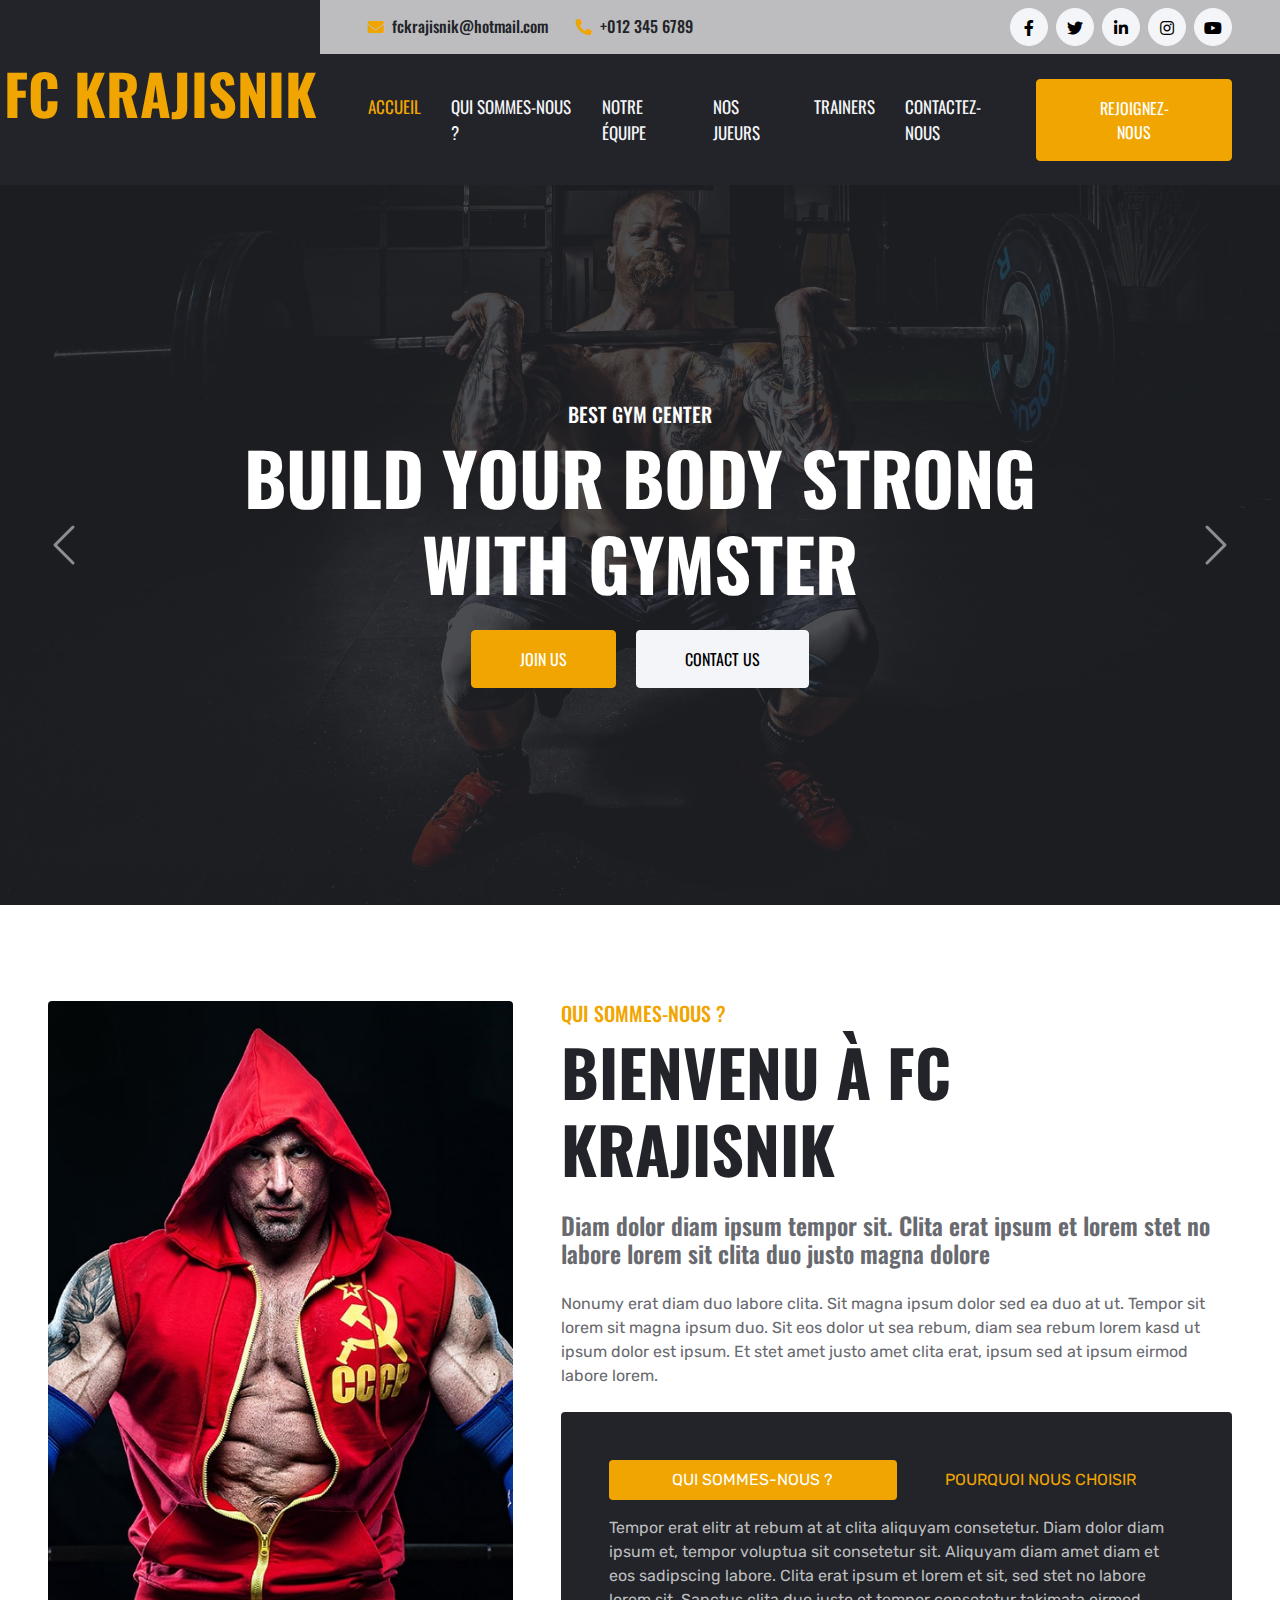
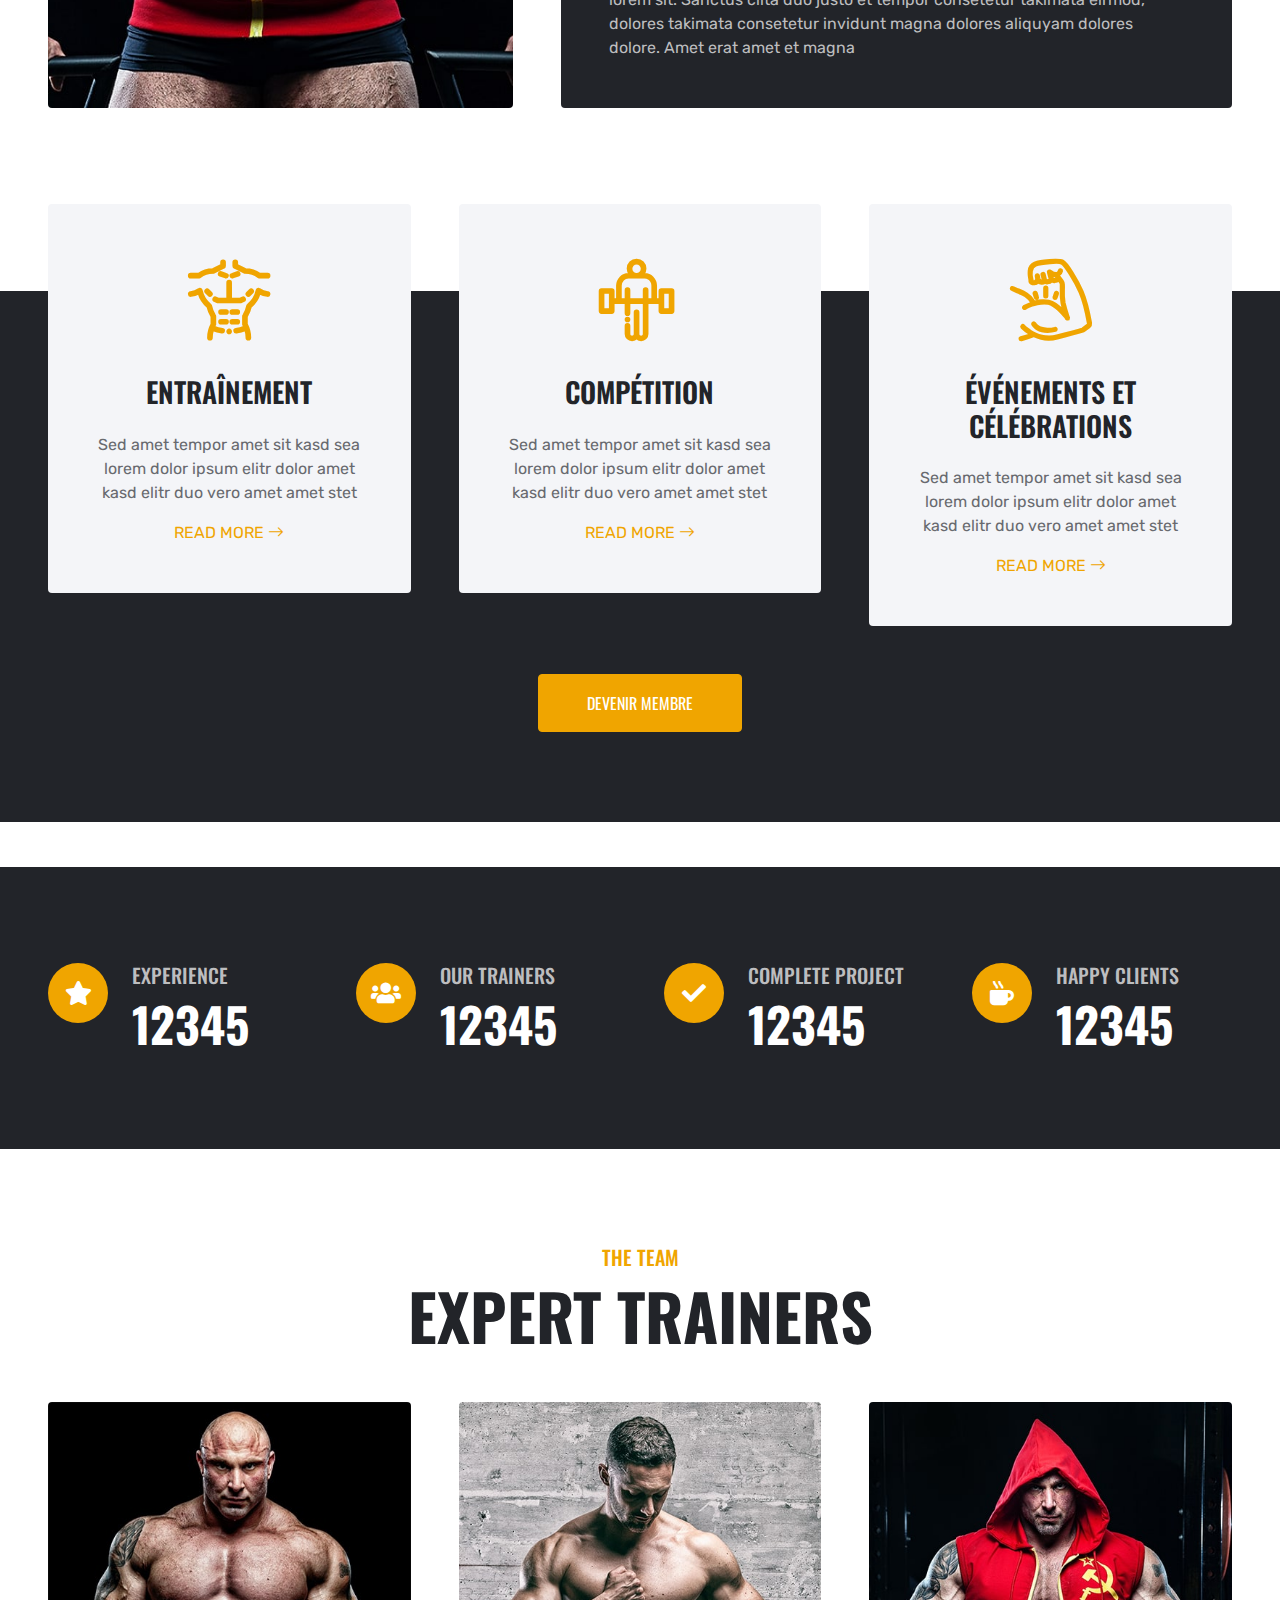
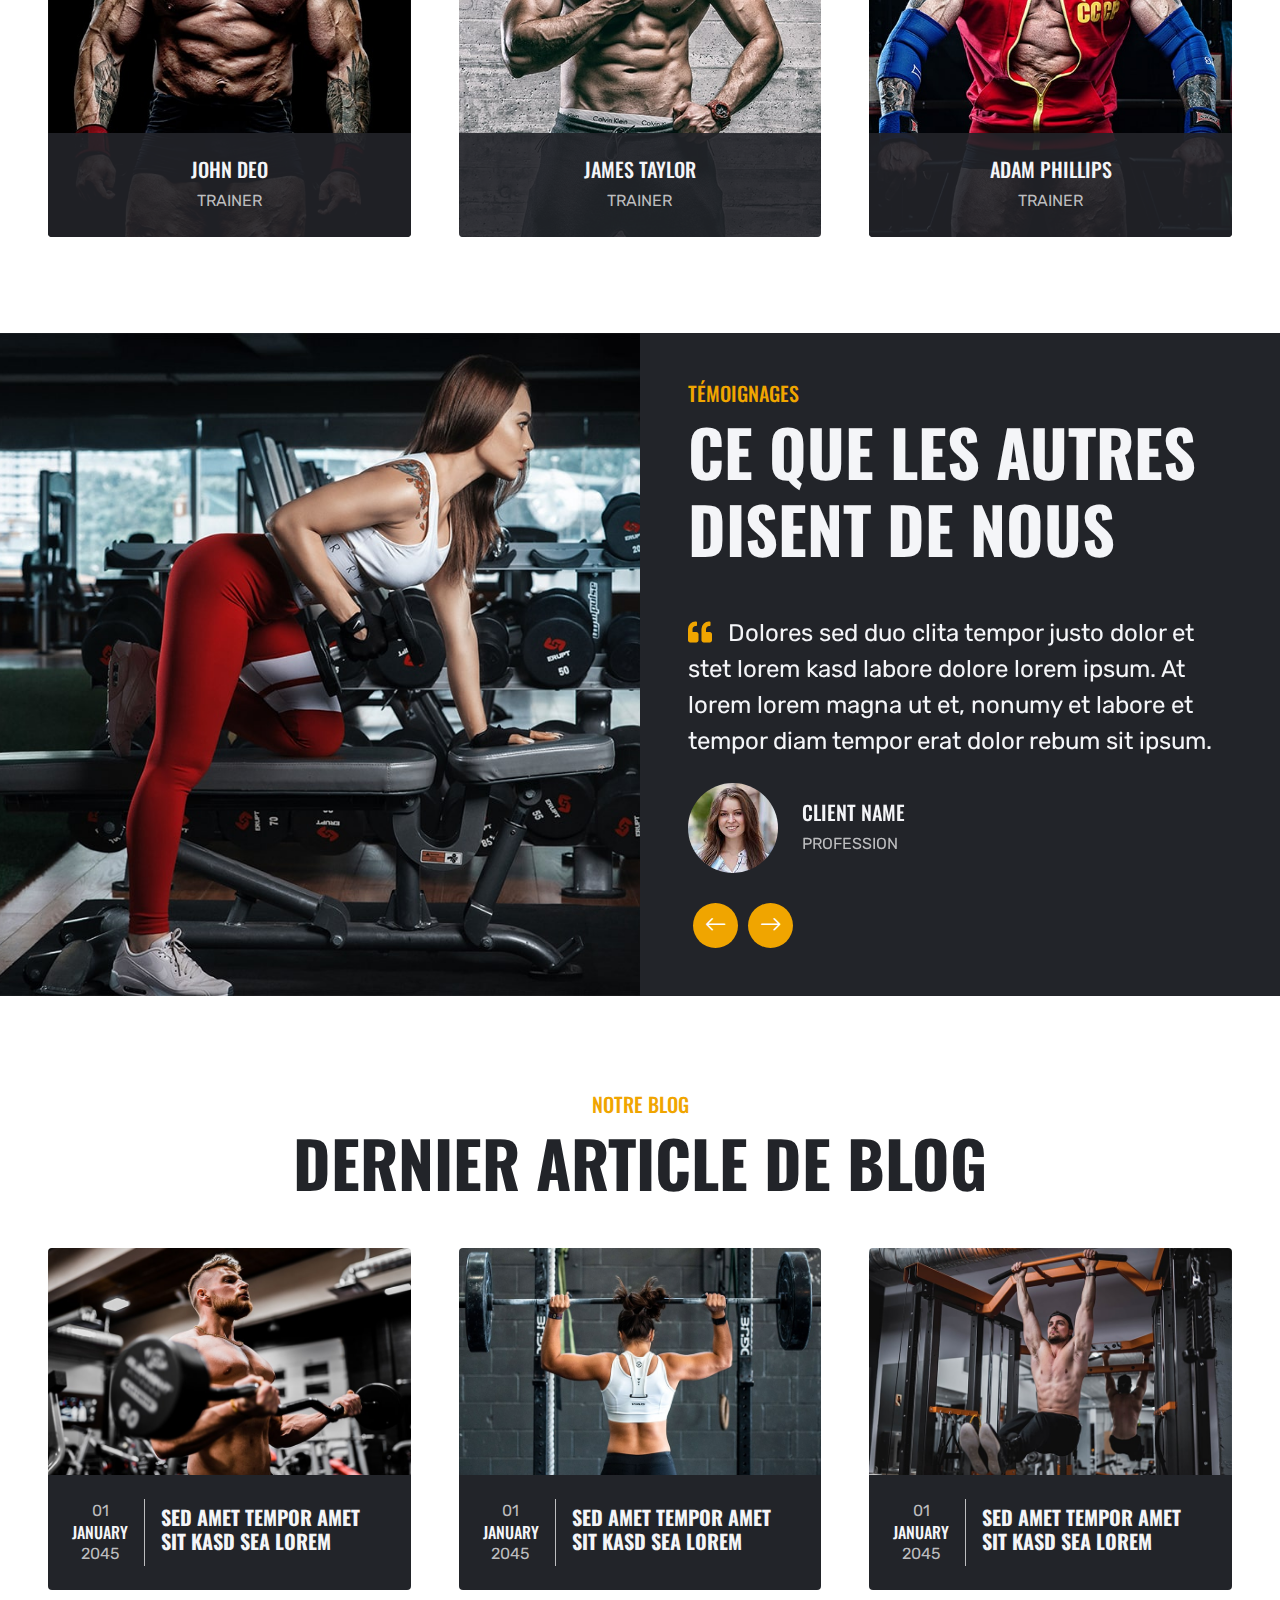
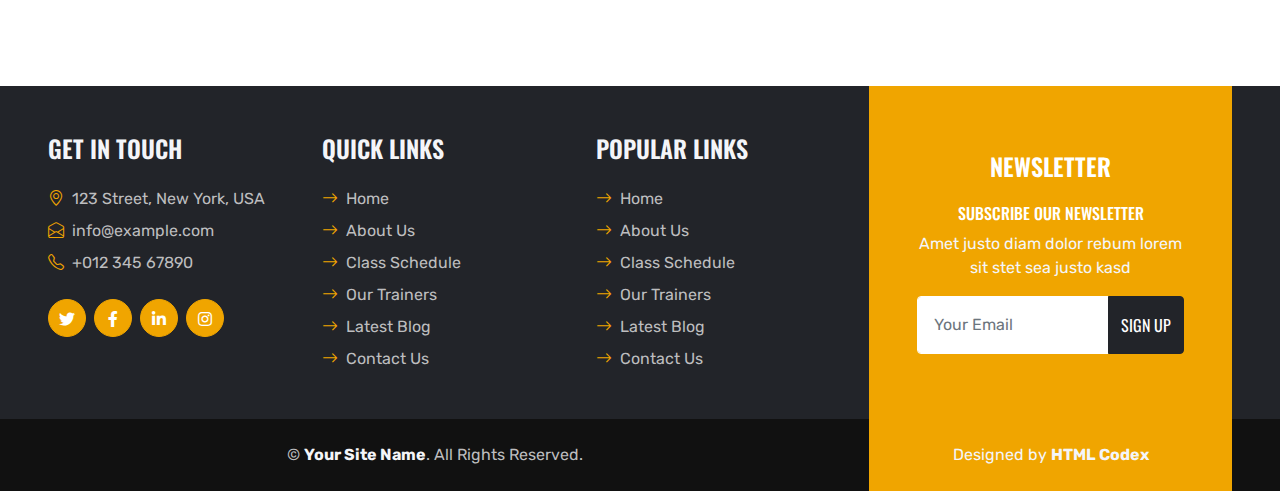
==== commit 315d6e8e: "index.html update" ====
--- a/index.html
+++ b/index.html
@@ -36,7 +36,7 @@
         <div class="row gx-0">
             <div class="col-lg-3 bg-dark d-none d-lg-block">
                 <a href="index.html" class="navbar-brand w-100 h-100 m-0 p-0 d-flex align-items-center justify-content-center">
-                    <h1 class="m-0 display-4 text-primary text-uppercase">Gymster</h1>
+                    <h1 class="m-0 display-4 text-primary text-uppercase">FC KRAJISNIK </h1>
                 </a>
             </div>
             <div class="col-lg-9">
@@ -44,7 +44,7 @@
                     <div class="col-lg-7 px-5 text-start">
                         <div class="h-100 d-inline-flex align-items-center py-2 me-4">
                             <i class="fa fa-envelope text-primary me-2"></i>
-                            <h6 class="mb-0">info@example.com</h6>
+                            <h6 class="mb-0">fckrajisnik@hotmail.com</h6>
                         </div>
                         <div class="h-100 d-inline-flex align-items-center py-2">
                             <i class="fa fa-phone-alt text-primary me-2"></i>
@@ -53,7 +53,7 @@
                     </div>
                     <div class="col-lg-5 px-5 text-end">
                         <div class="d-inline-flex align-items-center py-2">
-                            <a class="btn btn-light btn-square rounded-circle me-2" href="">
+                            <a class="btn btn-light btn-square rounded-circle me-2" href="https://www.facebook.com/profile.php?id=100076185484762">
                                 <i class="fab fa-facebook-f"></i>
                             </a>
                             <a class="btn btn-light btn-square rounded-circle me-2" href="">
@@ -73,28 +73,21 @@
                 </div>
                 <nav class="navbar navbar-expand-lg bg-dark navbar-dark p-3 p-lg-0 px-lg-5">
                     <a href="index.html" class="navbar-brand d-block d-lg-none">
-                        <h1 class="m-0 display-4 text-primary text-uppercase">Gymster</h1>
+                        <h1 class="m-0 display-4 text-primary text-uppercase">FC KRAJISNIK</h1>
                     </a>
                     <button type="button" class="navbar-toggler" data-bs-toggle="collapse" data-bs-target="#navbarCollapse">
                         <span class="navbar-toggler-icon"></span>
                     </button>
                     <div class="collapse navbar-collapse justify-content-between" id="navbarCollapse">
                         <div class="navbar-nav mr-auto py-0">
-                            <a href="index.html" class="nav-item nav-link active">Home</a>
-                            <a href="about.html" class="nav-item nav-link">About</a>
-                            <a href="class.html" class="nav-item nav-link">Classes</a>
+                            <a href="index.html" class="nav-item nav-link active">Accueil</a>
+                            <a href="about.html" class="nav-item nav-link">Qui sommes-nous ?</a>
+                            <a href="class.html" class="nav-item nav-link">Notre équipe</a>
+                            <a href="class.html" class="nav-item nav-link">Nos jueurs</a>
                             <a href="team.html" class="nav-item nav-link">Trainers</a>
-                            <div class="nav-item dropdown">
-                                <a href="#" class="nav-link dropdown-toggle" data-bs-toggle="dropdown">Pages</a>
-                                <div class="dropdown-menu rounded-0 m-0">
-                                    <a href="blog.html" class="dropdown-item">Blog Grid</a>
-                                    <a href="detail.html" class="dropdown-item">Blog Detail</a>
-                                    <a href="testimonial.html" class="dropdown-item">Testimonial</a>
-                                </div>
-                            </div>
-                            <a href="contact.html" class="nav-item nav-link">Contact</a>
-                        </div>
-                        <a href="" class="btn btn-primary py-md-3 px-md-5 d-none d-lg-block">Join Us</a>
+                            <a href="contact.html" class="nav-item nav-link">Contactez-nous</a>
+                        </div>
+                        <a href="" class="btn btn-primary py-md-3 px-md-5 d-none d-lg-block">Rejoignez-nous</a>
                     </div>
                 </nav>
             </div>
@@ -155,18 +148,18 @@
             </div>
             <div class="col-lg-7">
                 <div class="mb-4">
-                    <h5 class="text-primary text-uppercase">About Us</h5>
-                    <h1 class="display-3 text-uppercase mb-0">Welcome to Gymster</h1>
+                    <h5 class="text-primary text-uppercase">Qui sommes-nous ?</h5>
+                    <h1 class="display-3 text-uppercase mb-0">Bienvenu à FC Krajisnik</h1>
                 </div>
                 <h4 class="text-body mb-4">Diam dolor diam ipsum tempor sit. Clita erat ipsum et lorem stet no labore lorem sit clita duo justo magna dolore</h4>
                 <p class="mb-4">Nonumy erat diam duo labore clita. Sit magna ipsum dolor sed ea duo at ut. Tempor sit lorem sit magna ipsum duo. Sit eos dolor ut sea rebum, diam sea rebum lorem kasd ut ipsum dolor est ipsum. Et stet amet justo amet clita erat, ipsum sed at ipsum eirmod labore lorem.</p>
                 <div class="rounded bg-dark p-5">
                     <ul class="nav nav-pills justify-content-between mb-3">
                         <li class="nav-item w-50">
-                            <a class="nav-link text-uppercase text-center w-100 active" data-bs-toggle="pill" href="#pills-1">About Us</a>
+                            <a class="nav-link text-uppercase text-center w-100 active" data-bs-toggle="pill" href="#pills-1">Qui sommes-nous ?</a>
                         </li>
                         <li class="nav-item w-50">
-                                <a class="nav-link text-uppercase text-center w-100" data-bs-toggle="pill" href="#pills-2">Why Choose Us</a>
+                                <a class="nav-link text-uppercase text-center w-100" data-bs-toggle="pill" href="#pills-2">Pourquoi Nous Choisir</a>
                         </li>
                     </ul>
                     <div class="tab-content">
@@ -190,7 +183,7 @@
             <div class="col-lg-4 col-md-6">
                 <div class="bg-light rounded text-center p-5">
                     <i class="flaticon-six-pack display-1 text-primary"></i>
-                    <h3 class="text-uppercase my-4">Body Building</h3>
+                    <h3 class="text-uppercase my-4">Entraînement</h3>
                     <p>Sed amet tempor amet sit kasd sea lorem dolor ipsum elitr dolor amet kasd elitr duo vero amet amet stet</p>
                     <a class="text-uppercase" href="">Read More <i class="bi bi-arrow-right"></i></a>
                 </div>
@@ -198,7 +191,7 @@
             <div class="col-lg-4 col-md-6">
                 <div class="bg-light rounded text-center p-5">
                     <i class="flaticon-barbell display-1 text-primary"></i>
-                    <h3 class="text-uppercase my-4">Weight Lefting</h3>
+                    <h3 class="text-uppercase my-4">Compétition</h3>
                     <p>Sed amet tempor amet sit kasd sea lorem dolor ipsum elitr dolor amet kasd elitr duo vero amet amet stet</p>
                     <a class="text-uppercase" href="">Read More <i class="bi bi-arrow-right"></i></a>
                 </div>
@@ -206,476 +199,17 @@
             <div class="col-lg-4 col-md-6">
                 <div class="bg-light rounded text-center p-5">
                     <i class="flaticon-bodybuilding display-1 text-primary"></i>
-                    <h3 class="text-uppercase my-4">Muscle Building</h3>
+                    <h3 class="text-uppercase my-4">Événements et Célébrations</h3>
                     <p>Sed amet tempor amet sit kasd sea lorem dolor ipsum elitr dolor amet kasd elitr duo vero amet amet stet</p>
                     <a class="text-uppercase" href="">Read More <i class="bi bi-arrow-right"></i></a>
                 </div>
             </div>
             <div class="col-lg-12 col-md-6 text-center">
-                <h1 class="text-uppercase text-light mb-4">30% Discount For This Summer</h1>
-                <a href="" class="btn btn-primary py-3 px-5">Become A Member</a>
-            </div>
-        </div>
-    </div>
-    <!-- Programe Start -->
-
-
-    <!-- Class Timetable Start -->
-    <div class="container-fluid p-5">
-        <div class="mb-5 text-center">
-            <h5 class="text-primary text-uppercase">Class Schedule</h5>
-            <h1 class="display-3 text-uppercase mb-0">Working Hours</h1>
-        </div>
-        <div class="tab-class text-center">
-            <ul class="nav nav-pills d-inline-flex justify-content-center bg-dark text-uppercase rounded-pill mb-5">
-                <li class="nav-item">
-                    <a class="nav-link rounded-pill text-white active" data-bs-toggle="pill" href="#tab-1">Monday</a>
-                </li>
-                <li class="nav-item">
-                    <a class="nav-link rounded-pill text-white" data-bs-toggle="pill" href="#tab-2">Tuesday</a>
-                </li>
-                <li class="nav-item">
-                    <a class="nav-link rounded-pill text-white" data-bs-toggle="pill" href="#tab-3">Wednesday</a>
-                </li>
-                <li class="nav-item">
-                    <a class="nav-link rounded-pill text-white" data-bs-toggle="pill" href="#tab-4">Thursday</a>
-                </li>
-                <li class="nav-item">
-                    <a class="nav-link rounded-pill text-white" data-bs-toggle="pill" href="#tab-5">Friday</a>
-                </li>
-                <li class="nav-item">
-                    <a class="nav-link rounded-pill text-white" data-bs-toggle="pill" href="#tab-6">Saturday</a>
-                </li>
-                <li class="nav-item">
-                    <a class="nav-link rounded-pill text-white" data-bs-toggle="pill" href="#tab-7">Sunday</a>
-                </li>
-            </ul>
-            <div class="tab-content">
-                <div id="tab-1" class="tab-pane fade show p-0 active">
-                    <div class="row g-5">
-                        <div class="col-lg-3 col-md-4 col-sm-6">
-                            <div class="bg-dark rounded text-center py-5 px-3">
-                                <h6 class="text-uppercase text-light mb-3">6.00am - 8.00am</h6>
-                                <h5 class="text-uppercase text-primary">Power Lifting</h5>
-                                <p class="text-uppercase text-secondary mb-0">John Deo</p>
-                            </div>
-                        </div>
-                        <div class="col-lg-3 col-md-4 col-sm-6">
-                            <div class="bg-dark rounded text-center py-5 px-3">
-                                <h6 class="text-uppercase text-light mb-3">8.00am - 10.00am</h6>
-                                <h5 class="text-uppercase text-primary">Body Building</h5>
-                                <p class="text-uppercase text-secondary mb-0">James Taylor</p>
-                            </div>
-                        </div>
-                        <div class="col-lg-3 col-md-4 col-sm-6">
-                            <div class="bg-dark rounded text-center py-5 px-3">
-                                <h6 class="text-uppercase text-light mb-3">10.00am - 12.00pm</h6>
-                                <h5 class="text-uppercase text-primary">Cardio Program</h5>
-                                <p class="text-uppercase text-secondary mb-0">Jack Sparrow</p>
-                            </div>
-                        </div>
-                        <div class="col-lg-3 col-md-4 col-sm-6">
-                            <div class="bg-dark rounded text-center py-5 px-3">
-                                <h6 class="text-uppercase text-light mb-3">12.00pm - 2.00pm</h6>
-                                <h5 class="text-uppercase text-primary">Weight Loose</h5>
-                                <p class="text-uppercase text-secondary mb-0">Robert Smith</p>
-                            </div>
-                        </div>
-                        <div class="col-lg-3 col-md-4 col-sm-6">
-                            <div class="bg-dark rounded text-center py-5 px-3">
-                                <h6 class="text-uppercase text-light mb-3">2.00pm - 4.00pm</h6>
-                                <h5 class="text-uppercase text-primary">Fitness Program</h5>
-                                <p class="text-uppercase text-secondary mb-0">Adam Phillips</p>
-                            </div>
-                        </div>
-                        <div class="col-lg-3 col-md-4 col-sm-6">
-                            <div class="bg-dark rounded text-center py-5 px-3">
-                                <h6 class="text-uppercase text-light mb-3">4.00pm - 6.00pm</h6>
-                                <h5 class="text-uppercase text-primary">Crossfit Class</h5>
-                                <p class="text-uppercase text-secondary mb-0">James Alien</p>
-                            </div>
-                        </div>
-                        <div class="col-lg-3 col-md-4 col-sm-6">
-                            <div class="bg-dark rounded text-center py-5 px-3">
-                                <h6 class="text-uppercase text-light mb-3">6.00pm - 8.00pm</h6>
-                                <h5 class="text-uppercase text-primary">Muscle Building</h5>
-                                <p class="text-uppercase text-secondary mb-0">Petter John</p>
-                            </div>
-                        </div>
-                        <div class="col-lg-3 col-md-4 col-sm-6">
-                            <div class="bg-dark rounded text-center py-5 px-3">
-                                <h6 class="text-uppercase text-light mb-3">8.00pm - 10.00pm</h6>
-                                <h5 class="text-uppercase text-primary">Yoga Class</h5>
-                                <p class="text-uppercase text-secondary mb-0">Jessy Reo</p>
-                            </div>
-                        </div>
-                    </div>
-                </div>
-                <div id="tab-2" class="tab-pane fade p-0">
-                    <div class="row g-5">
-                        <div class="col-lg-3 col-md-4 col-sm-6">
-                            <div class="bg-dark rounded text-center py-5 px-3">
-                                <h6 class="text-uppercase text-light mb-3">6.00am - 8.00am</h6>
-                                <h5 class="text-uppercase text-primary">Power Lifting</h5>
-                                <p class="text-uppercase text-secondary mb-0">John Deo</p>
-                            </div>
-                        </div>
-                        <div class="col-lg-3 col-md-4 col-sm-6">
-                            <div class="bg-dark rounded text-center py-5 px-3">
-                                <h6 class="text-uppercase text-light mb-3">8.00am - 10.00am</h6>
-                                <h5 class="text-uppercase text-primary">Body Building</h5>
-                                <p class="text-uppercase text-secondary mb-0">James Taylor</p>
-                            </div>
-                        </div>
-                        <div class="col-lg-3 col-md-4 col-sm-6">
-                            <div class="bg-dark rounded text-center py-5 px-3">
-                                <h6 class="text-uppercase text-light mb-3">10.00am - 12.00pm</h6>
-                                <h5 class="text-uppercase text-primary">Cardio Program</h5>
-                                <p class="text-uppercase text-secondary mb-0">Jack Sparrow</p>
-                            </div>
-                        </div>
-                        <div class="col-lg-3 col-md-4 col-sm-6">
-                            <div class="bg-dark rounded text-center py-5 px-3">
-                                <h6 class="text-uppercase text-light mb-3">12.00pm - 2.00pm</h6>
-                                <h5 class="text-uppercase text-primary">Weight Loose</h5>
-                                <p class="text-uppercase text-secondary mb-0">Robert Smith</p>
-                            </div>
-                        </div>
-                        <div class="col-lg-3 col-md-4 col-sm-6">
-                            <div class="bg-dark rounded text-center py-5 px-3">
-                                <h6 class="text-uppercase text-light mb-3">2.00pm - 4.00pm</h6>
-                                <h5 class="text-uppercase text-primary">Fitness Program</h5>
-                                <p class="text-uppercase text-secondary mb-0">Adam Phillips</p>
-                            </div>
-                        </div>
-                        <div class="col-lg-3 col-md-4 col-sm-6">
-                            <div class="bg-dark rounded text-center py-5 px-3">
-                                <h6 class="text-uppercase text-light mb-3">4.00pm - 6.00pm</h6>
-                                <h5 class="text-uppercase text-primary">Crossfit Class</h5>
-                                <p class="text-uppercase text-secondary mb-0">James Alien</p>
-                            </div>
-                        </div>
-                        <div class="col-lg-3 col-md-4 col-sm-6">
-                            <div class="bg-dark rounded text-center py-5 px-3">
-                                <h6 class="text-uppercase text-light mb-3">6.00pm - 8.00pm</h6>
-                                <h5 class="text-uppercase text-primary">Muscle Building</h5>
-                                <p class="text-uppercase text-secondary mb-0">Petter John</p>
-                            </div>
-                        </div>
-                        <div class="col-lg-3 col-md-4 col-sm-6">
-                            <div class="bg-dark rounded text-center py-5 px-3">
-                                <h6 class="text-uppercase text-light mb-3">8.00pm - 10.00pm</h6>
-                                <h5 class="text-uppercase text-primary">Yoga Class</h5>
-                                <p class="text-uppercase text-secondary mb-0">Jessy Reo</p>
-                            </div>
-                        </div>
-                    </div>
-                </div>
-                <div id="tab-3" class="tab-pane fade p-0">
-                    <div class="row g-5">
-                        <div class="col-lg-3 col-md-4 col-sm-6">
-                            <div class="bg-dark rounded text-center py-5 px-3">
-                                <h6 class="text-uppercase text-light mb-3">6.00am - 8.00am</h6>
-                                <h5 class="text-uppercase text-primary">Power Lifting</h5>
-                                <p class="text-uppercase text-secondary mb-0">John Deo</p>
-                            </div>
-                        </div>
-                        <div class="col-lg-3 col-md-4 col-sm-6">
-                            <div class="bg-dark rounded text-center py-5 px-3">
-                                <h6 class="text-uppercase text-light mb-3">8.00am - 10.00am</h6>
-                                <h5 class="text-uppercase text-primary">Body Building</h5>
-                                <p class="text-uppercase text-secondary mb-0">James Taylor</p>
-                            </div>
-                        </div>
-                        <div class="col-lg-3 col-md-4 col-sm-6">
-                            <div class="bg-dark rounded text-center py-5 px-3">
-                                <h6 class="text-uppercase text-light mb-3">10.00am - 12.00pm</h6>
-                                <h5 class="text-uppercase text-primary">Cardio Program</h5>
-                                <p class="text-uppercase text-secondary mb-0">Jack Sparrow</p>
-                            </div>
-                        </div>
-                        <div class="col-lg-3 col-md-4 col-sm-6">
-                            <div class="bg-dark rounded text-center py-5 px-3">
-                                <h6 class="text-uppercase text-light mb-3">12.00pm - 2.00pm</h6>
-                                <h5 class="text-uppercase text-primary">Weight Loose</h5>
-                                <p class="text-uppercase text-secondary mb-0">Robert Smith</p>
-                            </div>
-                        </div>
-                        <div class="col-lg-3 col-md-4 col-sm-6">
-                            <div class="bg-dark rounded text-center py-5 px-3">
-                                <h6 class="text-uppercase text-light mb-3">2.00pm - 4.00pm</h6>
-                                <h5 class="text-uppercase text-primary">Fitness Program</h5>
-                                <p class="text-uppercase text-secondary mb-0">Adam Phillips</p>
-                            </div>
-                        </div>
-                        <div class="col-lg-3 col-md-4 col-sm-6">
-                            <div class="bg-dark rounded text-center py-5 px-3">
-                                <h6 class="text-uppercase text-light mb-3">4.00pm - 6.00pm</h6>
-                                <h5 class="text-uppercase text-primary">Crossfit Class</h5>
-                                <p class="text-uppercase text-secondary mb-0">James Alien</p>
-                            </div>
-                        </div>
-                        <div class="col-lg-3 col-md-4 col-sm-6">
-                            <div class="bg-dark rounded text-center py-5 px-3">
-                                <h6 class="text-uppercase text-light mb-3">6.00pm - 8.00pm</h6>
-                                <h5 class="text-uppercase text-primary">Muscle Building</h5>
-                                <p class="text-uppercase text-secondary mb-0">Petter John</p>
-                            </div>
-                        </div>
-                        <div class="col-lg-3 col-md-4 col-sm-6">
-                            <div class="bg-dark rounded text-center py-5 px-3">
-                                <h6 class="text-uppercase text-light mb-3">8.00pm - 10.00pm</h6>
-                                <h5 class="text-uppercase text-primary">Yoga Class</h5>
-                                <p class="text-uppercase text-secondary mb-0">Jessy Reo</p>
-                            </div>
-                        </div>
-                    </div>
-                </div>
-                <div id="tab-4" class="tab-pane fade p-0">
-                    <div class="row g-5">
-                        <div class="col-lg-3 col-md-4 col-sm-6">
-                            <div class="bg-dark rounded text-center py-5 px-3">
-                                <h6 class="text-uppercase text-light mb-3">6.00am - 8.00am</h6>
-                                <h5 class="text-uppercase text-primary">Power Lifting</h5>
-                                <p class="text-uppercase text-secondary mb-0">John Deo</p>
-                            </div>
-                        </div>
-                        <div class="col-lg-3 col-md-4 col-sm-6">
-                            <div class="bg-dark rounded text-center py-5 px-3">
-                                <h6 class="text-uppercase text-light mb-3">8.00am - 10.00am</h6>
-                                <h5 class="text-uppercase text-primary">Body Building</h5>
-                                <p class="text-uppercase text-secondary mb-0">James Taylor</p>
-                            </div>
-                        </div>
-                        <div class="col-lg-3 col-md-4 col-sm-6">
-                            <div class="bg-dark rounded text-center py-5 px-3">
-                                <h6 class="text-uppercase text-light mb-3">10.00am - 12.00pm</h6>
-                                <h5 class="text-uppercase text-primary">Cardio Program</h5>
-                                <p class="text-uppercase text-secondary mb-0">Jack Sparrow</p>
-                            </div>
-                        </div>
-                        <div class="col-lg-3 col-md-4 col-sm-6">
-                            <div class="bg-dark rounded text-center py-5 px-3">
-                                <h6 class="text-uppercase text-light mb-3">12.00pm - 2.00pm</h6>
-                                <h5 class="text-uppercase text-primary">Weight Loose</h5>
-                                <p class="text-uppercase text-secondary mb-0">Robert Smith</p>
-                            </div>
-                        </div>
-                        <div class="col-lg-3 col-md-4 col-sm-6">
-                            <div class="bg-dark rounded text-center py-5 px-3">
-                                <h6 class="text-uppercase text-light mb-3">2.00pm - 4.00pm</h6>
-                                <h5 class="text-uppercase text-primary">Fitness Program</h5>
-                                <p class="text-uppercase text-secondary mb-0">Adam Phillips</p>
-                            </div>
-                        </div>
-                        <div class="col-lg-3 col-md-4 col-sm-6">
-                            <div class="bg-dark rounded text-center py-5 px-3">
-                                <h6 class="text-uppercase text-light mb-3">4.00pm - 6.00pm</h6>
-                                <h5 class="text-uppercase text-primary">Crossfit Class</h5>
-                                <p class="text-uppercase text-secondary mb-0">James Alien</p>
-                            </div>
-                        </div>
-                        <div class="col-lg-3 col-md-4 col-sm-6">
-                            <div class="bg-dark rounded text-center py-5 px-3">
-                                <h6 class="text-uppercase text-light mb-3">6.00pm - 8.00pm</h6>
-                                <h5 class="text-uppercase text-primary">Muscle Building</h5>
-                                <p class="text-uppercase text-secondary mb-0">Petter John</p>
-                            </div>
-                        </div>
-                        <div class="col-lg-3 col-md-4 col-sm-6">
-                            <div class="bg-dark rounded text-center py-5 px-3">
-                                <h6 class="text-uppercase text-light mb-3">8.00pm - 10.00pm</h6>
-                                <h5 class="text-uppercase text-primary">Yoga Class</h5>
-                                <p class="text-uppercase text-secondary mb-0">Jessy Reo</p>
-                            </div>
-                        </div>
-                    </div>
-                </div>
-                <div id="tab-5" class="tab-pane fade p-0">
-                    <div class="row g-5">
-                        <div class="col-lg-3 col-md-4 col-sm-6">
-                            <div class="bg-dark rounded text-center py-5 px-3">
-                                <h6 class="text-uppercase text-light mb-3">6.00am - 8.00am</h6>
-                                <h5 class="text-uppercase text-primary">Power Lifting</h5>
-                                <p class="text-uppercase text-secondary mb-0">John Deo</p>
-                            </div>
-                        </div>
-                        <div class="col-lg-3 col-md-4 col-sm-6">
-                            <div class="bg-dark rounded text-center py-5 px-3">
-                                <h6 class="text-uppercase text-light mb-3">8.00am - 10.00am</h6>
-                                <h5 class="text-uppercase text-primary">Body Building</h5>
-                                <p class="text-uppercase text-secondary mb-0">James Taylor</p>
-                            </div>
-                        </div>
-                        <div class="col-lg-3 col-md-4 col-sm-6">
-                            <div class="bg-dark rounded text-center py-5 px-3">
-                                <h6 class="text-uppercase text-light mb-3">10.00am - 12.00pm</h6>
-                                <h5 class="text-uppercase text-primary">Cardio Program</h5>
-                                <p class="text-uppercase text-secondary mb-0">Jack Sparrow</p>
-                            </div>
-                        </div>
-                        <div class="col-lg-3 col-md-4 col-sm-6">
-                            <div class="bg-dark rounded text-center py-5 px-3">
-                                <h6 class="text-uppercase text-light mb-3">12.00pm - 2.00pm</h6>
-                                <h5 class="text-uppercase text-primary">Weight Loose</h5>
-                                <p class="text-uppercase text-secondary mb-0">Robert Smith</p>
-                            </div>
-                        </div>
-                        <div class="col-lg-3 col-md-4 col-sm-6">
-                            <div class="bg-dark rounded text-center py-5 px-3">
-                                <h6 class="text-uppercase text-light mb-3">2.00pm - 4.00pm</h6>
-                                <h5 class="text-uppercase text-primary">Fitness Program</h5>
-                                <p class="text-uppercase text-secondary mb-0">Adam Phillips</p>
-                            </div>
-                        </div>
-                        <div class="col-lg-3 col-md-4 col-sm-6">
-                            <div class="bg-dark rounded text-center py-5 px-3">
-                                <h6 class="text-uppercase text-light mb-3">4.00pm - 6.00pm</h6>
-                                <h5 class="text-uppercase text-primary">Crossfit Class</h5>
-                                <p class="text-uppercase text-secondary mb-0">James Alien</p>
-                            </div>
-                        </div>
-                        <div class="col-lg-3 col-md-4 col-sm-6">
-                            <div class="bg-dark rounded text-center py-5 px-3">
-                                <h6 class="text-uppercase text-light mb-3">6.00pm - 8.00pm</h6>
-                                <h5 class="text-uppercase text-primary">Muscle Building</h5>
-                                <p class="text-uppercase text-secondary mb-0">Petter John</p>
-                            </div>
-                        </div>
-                        <div class="col-lg-3 col-md-4 col-sm-6">
-                            <div class="bg-dark rounded text-center py-5 px-3">
-                                <h6 class="text-uppercase text-light mb-3">8.00pm - 10.00pm</h6>
-                                <h5 class="text-uppercase text-primary">Yoga Class</h5>
-                                <p class="text-uppercase text-secondary mb-0">Jessy Reo</p>
-                            </div>
-                        </div>
-                    </div>
-                </div>
-                <div id="tab-6" class="tab-pane fade p-0">
-                    <div class="row g-5">
-                        <div class="col-lg-3 col-md-4 col-sm-6">
-                            <div class="bg-dark rounded text-center py-5 px-3">
-                                <h6 class="text-uppercase text-light mb-3">6.00am - 8.00am</h6>
-                                <h5 class="text-uppercase text-primary">Power Lifting</h5>
-                                <p class="text-uppercase text-secondary mb-0">John Deo</p>
-                            </div>
-                        </div>
-                        <div class="col-lg-3 col-md-4 col-sm-6">
-                            <div class="bg-dark rounded text-center py-5 px-3">
-                                <h6 class="text-uppercase text-light mb-3">8.00am - 10.00am</h6>
-                                <h5 class="text-uppercase text-primary">Body Building</h5>
-                                <p class="text-uppercase text-secondary mb-0">James Taylor</p>
-                            </div>
-                        </div>
-                        <div class="col-lg-3 col-md-4 col-sm-6">
-                            <div class="bg-dark rounded text-center py-5 px-3">
-                                <h6 class="text-uppercase text-light mb-3">10.00am - 12.00pm</h6>
-                                <h5 class="text-uppercase text-primary">Cardio Program</h5>
-                                <p class="text-uppercase text-secondary mb-0">Jack Sparrow</p>
-                            </div>
-                        </div>
-                        <div class="col-lg-3 col-md-4 col-sm-6">
-                            <div class="bg-dark rounded text-center py-5 px-3">
-                                <h6 class="text-uppercase text-light mb-3">12.00pm - 2.00pm</h6>
-                                <h5 class="text-uppercase text-primary">Weight Loose</h5>
-                                <p class="text-uppercase text-secondary mb-0">Robert Smith</p>
-                            </div>
-                        </div>
-                        <div class="col-lg-3 col-md-4 col-sm-6">
-                            <div class="bg-dark rounded text-center py-5 px-3">
-                                <h6 class="text-uppercase text-light mb-3">2.00pm - 4.00pm</h6>
-                                <h5 class="text-uppercase text-primary">Fitness Program</h5>
-                                <p class="text-uppercase text-secondary mb-0">Adam Phillips</p>
-                            </div>
-                        </div>
-                        <div class="col-lg-3 col-md-4 col-sm-6">
-                            <div class="bg-dark rounded text-center py-5 px-3">
-                                <h6 class="text-uppercase text-light mb-3">4.00pm - 6.00pm</h6>
-                                <h5 class="text-uppercase text-primary">Crossfit Class</h5>
-                                <p class="text-uppercase text-secondary mb-0">James Alien</p>
-                            </div>
-                        </div>
-                        <div class="col-lg-3 col-md-4 col-sm-6">
-                            <div class="bg-dark rounded text-center py-5 px-3">
-                                <h6 class="text-uppercase text-light mb-3">6.00pm - 8.00pm</h6>
-                                <h5 class="text-uppercase text-primary">Muscle Building</h5>
-                                <p class="text-uppercase text-secondary mb-0">Petter John</p>
-                            </div>
-                        </div>
-                        <div class="col-lg-3 col-md-4 col-sm-6">
-                            <div class="bg-dark rounded text-center py-5 px-3">
-                                <h6 class="text-uppercase text-light mb-3">8.00pm - 10.00pm</h6>
-                                <h5 class="text-uppercase text-primary">Yoga Class</h5>
-                                <p class="text-uppercase text-secondary mb-0">Jessy Reo</p>
-                            </div>
-                        </div>
-                    </div>
-                </div>
-                <div id="tab-7" class="tab-pane fade p-0">
-                    <div class="row g-5">
-                        <div class="col-lg-3 col-md-4 col-sm-6">
-                            <div class="bg-dark rounded text-center py-5 px-3">
-                                <h6 class="text-uppercase text-light mb-3">6.00am - 8.00am</h6>
-                                <h5 class="text-uppercase text-primary">Power Lifting</h5>
-                                <p class="text-uppercase text-secondary mb-0">John Deo</p>
-                            </div>
-                        </div>
-                        <div class="col-lg-3 col-md-4 col-sm-6">
-                            <div class="bg-dark rounded text-center py-5 px-3">
-                                <h6 class="text-uppercase text-light mb-3">8.00am - 10.00am</h6>
-                                <h5 class="text-uppercase text-primary">Body Building</h5>
-                                <p class="text-uppercase text-secondary mb-0">James Taylor</p>
-                            </div>
-                        </div>
-                        <div class="col-lg-3 col-md-4 col-sm-6">
-                            <div class="bg-dark rounded text-center py-5 px-3">
-                                <h6 class="text-uppercase text-light mb-3">10.00am - 12.00pm</h6>
-                                <h5 class="text-uppercase text-primary">Cardio Program</h5>
-                                <p class="text-uppercase text-secondary mb-0">Jack Sparrow</p>
-                            </div>
-                        </div>
-                        <div class="col-lg-3 col-md-4 col-sm-6">
-                            <div class="bg-dark rounded text-center py-5 px-3">
-                                <h6 class="text-uppercase text-light mb-3">12.00pm - 2.00pm</h6>
-                                <h5 class="text-uppercase text-primary">Weight Loose</h5>
-                                <p class="text-uppercase text-secondary mb-0">Robert Smith</p>
-                            </div>
-                        </div>
-                        <div class="col-lg-3 col-md-4 col-sm-6">
-                            <div class="bg-dark rounded text-center py-5 px-3">
-                                <h6 class="text-uppercase text-light mb-3">2.00pm - 4.00pm</h6>
-                                <h5 class="text-uppercase text-primary">Fitness Program</h5>
-                                <p class="text-uppercase text-secondary mb-0">Adam Phillips</p>
-                            </div>
-                        </div>
-                        <div class="col-lg-3 col-md-4 col-sm-6">
-                            <div class="bg-dark rounded text-center py-5 px-3">
-                                <h6 class="text-uppercase text-light mb-3">4.00pm - 6.00pm</h6>
-                                <h5 class="text-uppercase text-primary">Crossfit Class</h5>
-                                <p class="text-uppercase text-secondary mb-0">James Alien</p>
-                            </div>
-                        </div>
-                        <div class="col-lg-3 col-md-4 col-sm-6">
-                            <div class="bg-dark rounded text-center py-5 px-3">
-                                <h6 class="text-uppercase text-light mb-3">6.00pm - 8.00pm</h6>
-                                <h5 class="text-uppercase text-primary">Muscle Building</h5>
-                                <p class="text-uppercase text-secondary mb-0">Petter John</p>
-                            </div>
-                        </div>
-                        <div class="col-lg-3 col-md-4 col-sm-6">
-                            <div class="bg-dark rounded text-center py-5 px-3">
-                                <h6 class="text-uppercase text-light mb-3">8.00pm - 10.00pm</h6>
-                                <h5 class="text-uppercase text-primary">Yoga Class</h5>
-                                <p class="text-uppercase text-secondary mb-0">Jessy Reo</p>
-                            </div>
-                        </div>
-                    </div>
-                </div>
-            </div>
-        </div>
-    </div>
-    <!-- Class Timetable Start -->
-    
+                <a href="" class="btn btn-primary py-3 px-5">Devenir Membre</a>
+            </div>
+        </div>
+    </div>
+    <!-- Programe Start -->    
 
     <!-- Facts Start -->
     <div class="container-fluid bg-dark facts p-5 my-5">
@@ -805,8 +339,8 @@
             </div>
             <div class="col-lg-6 bg-dark p-5">
                 <div class="mb-5">
-                    <h5 class="text-primary text-uppercase">Testimonial</h5>
-                    <h1 class="display-3 text-uppercase text-light mb-0">Our Client Say</h1>
+                    <h5 class="text-primary text-uppercase">Témoignages</h5>
+                    <h1 class="display-3 text-uppercase text-light mb-0">Ce Que Les Autres Disent De Nous</h1>
                 </div>
                 <div class="owl-carousel testimonial-carousel">
                     <div class="testimonial-item">
@@ -839,8 +373,8 @@
     <!-- Blog Start -->
     <div class="container-fluid p-5">
         <div class="mb-5 text-center">
-            <h5 class="text-primary text-uppercase">Our Blog</h5>
-            <h1 class="display-3 text-uppercase mb-0">Latest Blog Post</h1>
+            <h5 class="text-primary text-uppercase">Notre Blog</h5>
+            <h1 class="display-3 text-uppercase mb-0">Dernier Article de Blog</h1>
         </div>
         <div class="row g-5">
             <div class="col-lg-4">
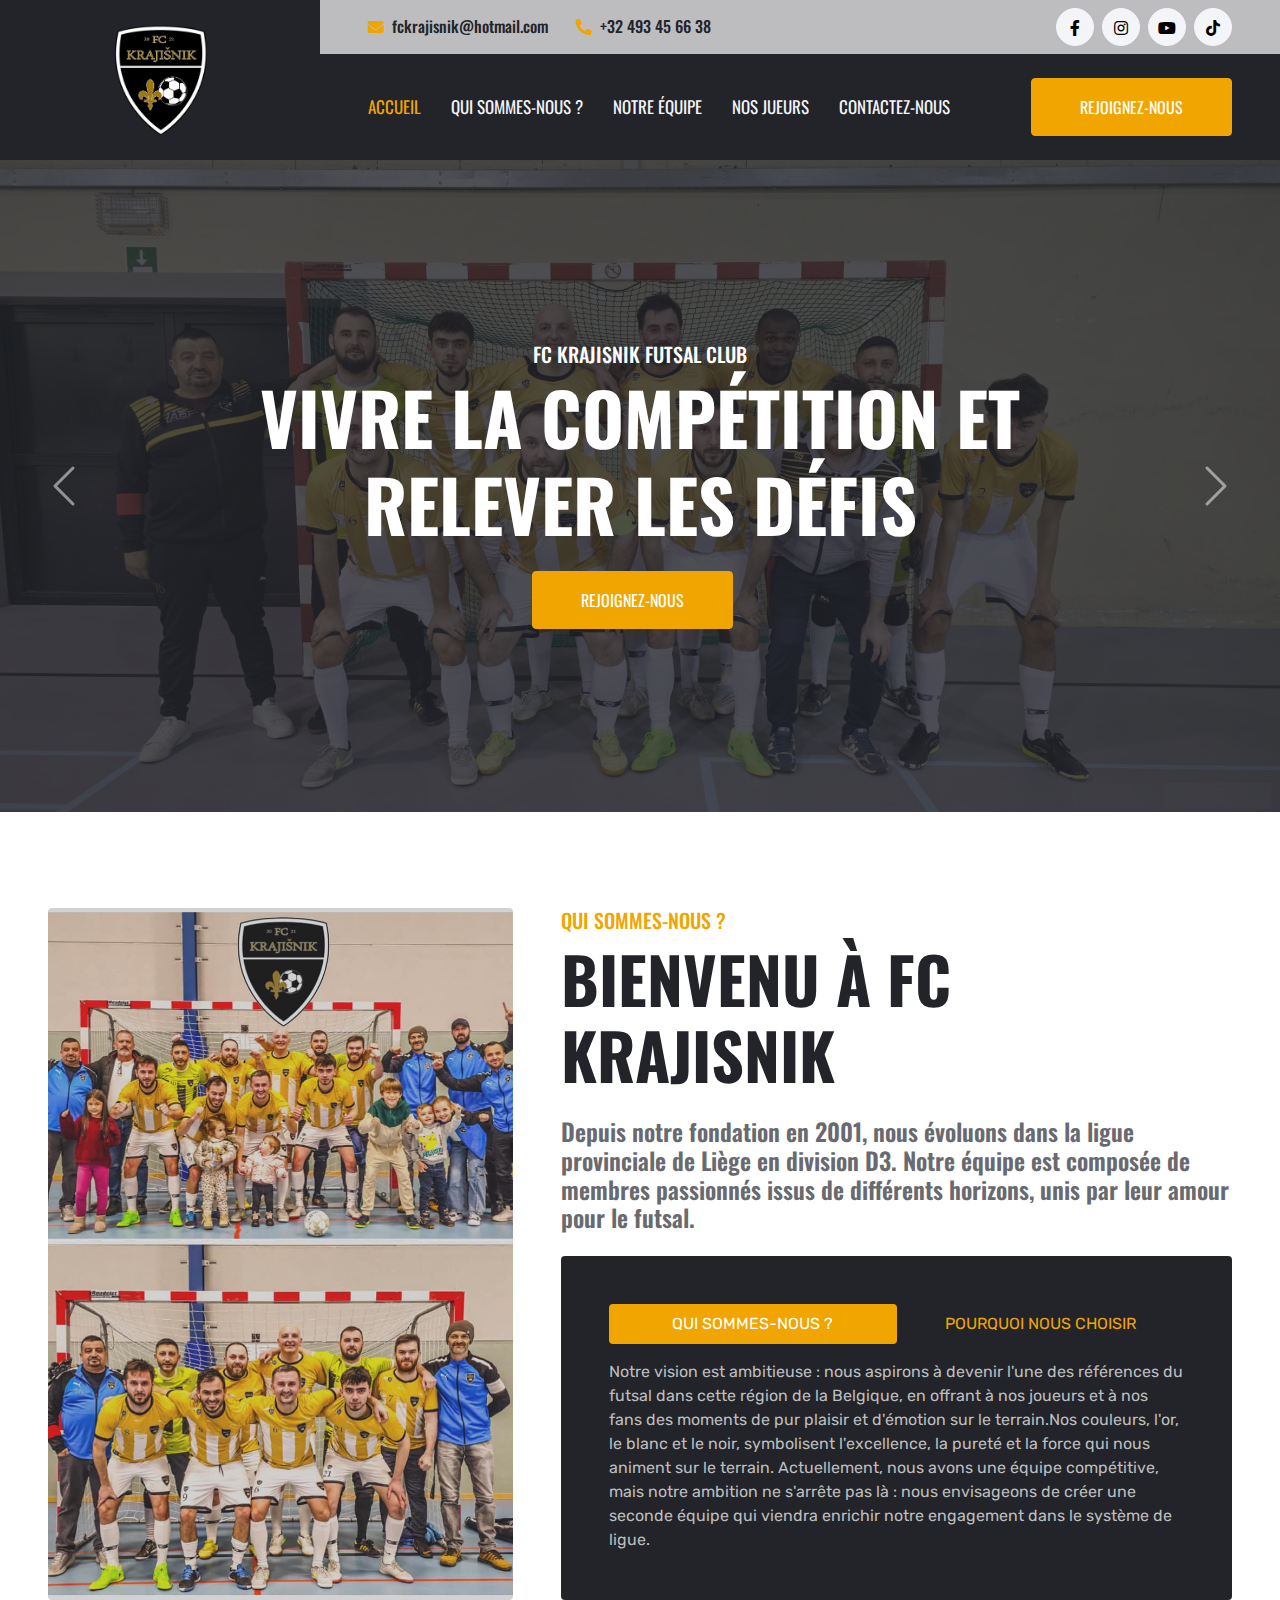
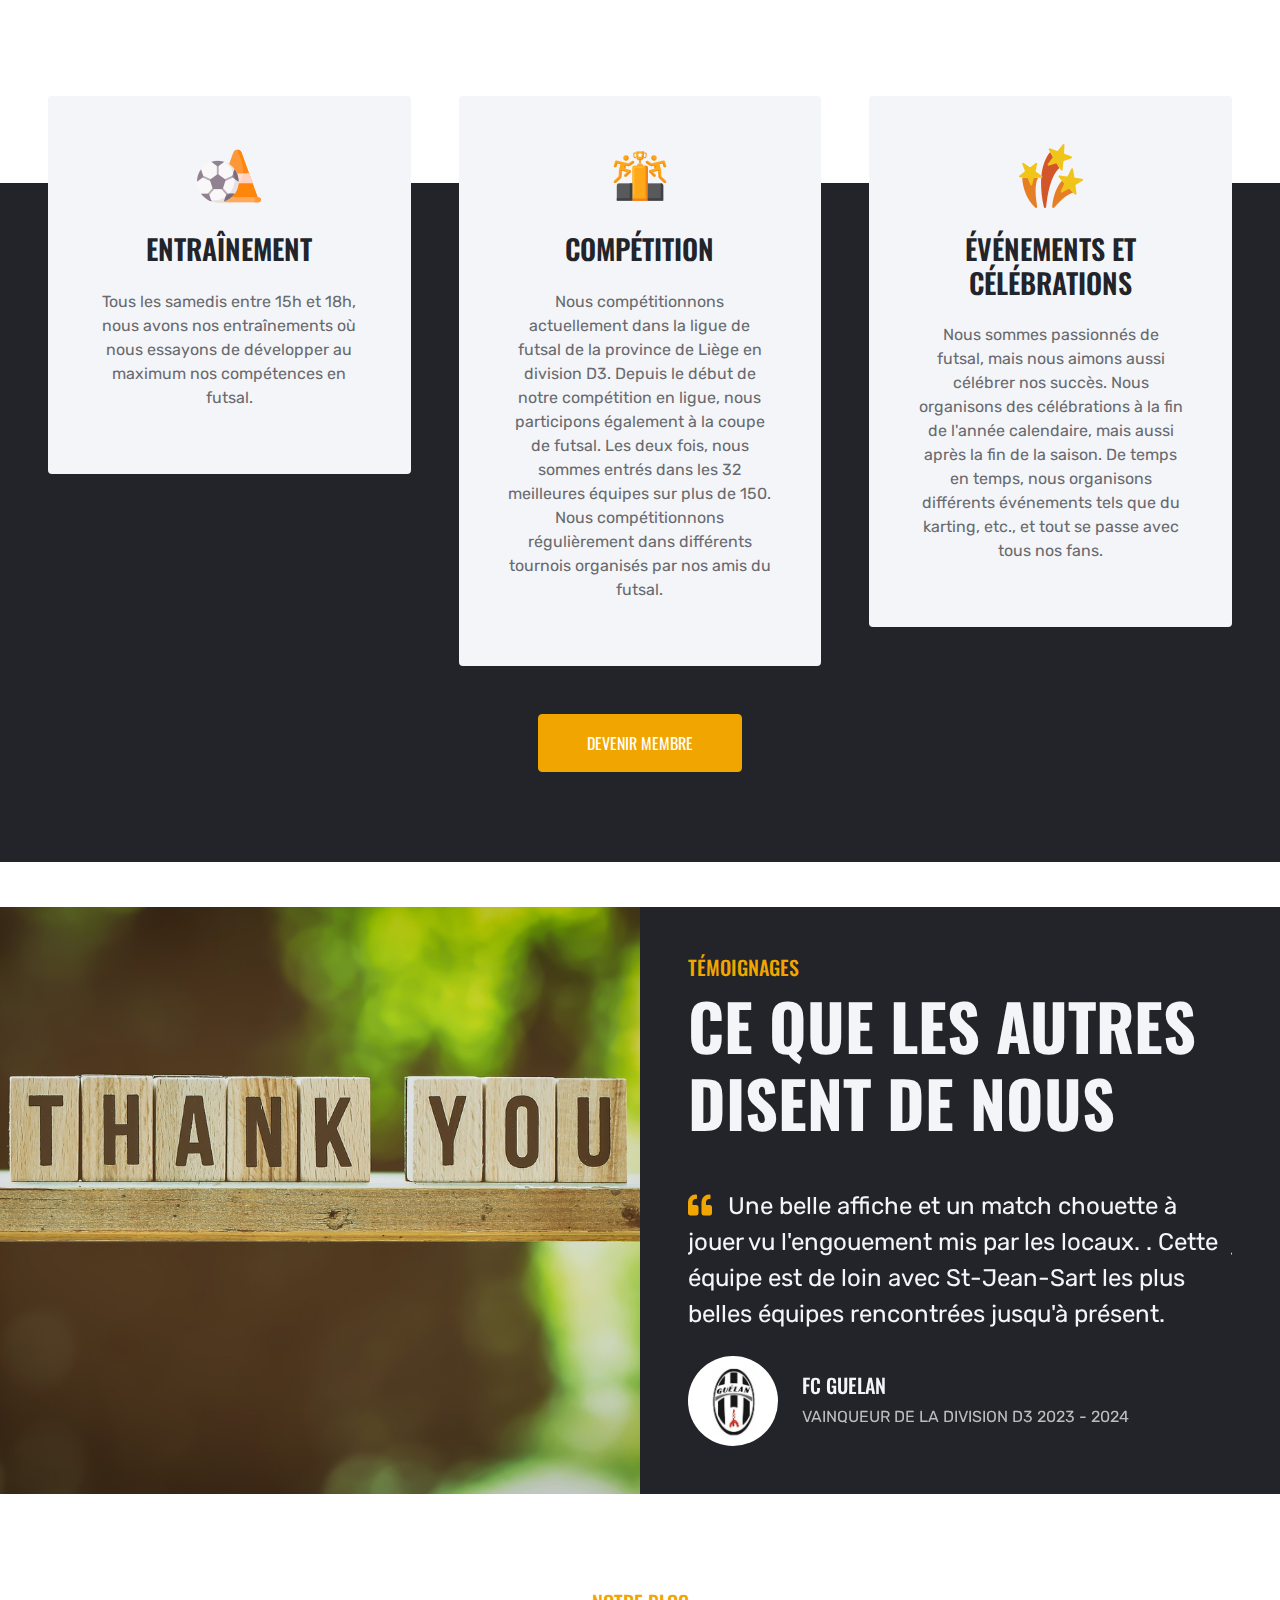
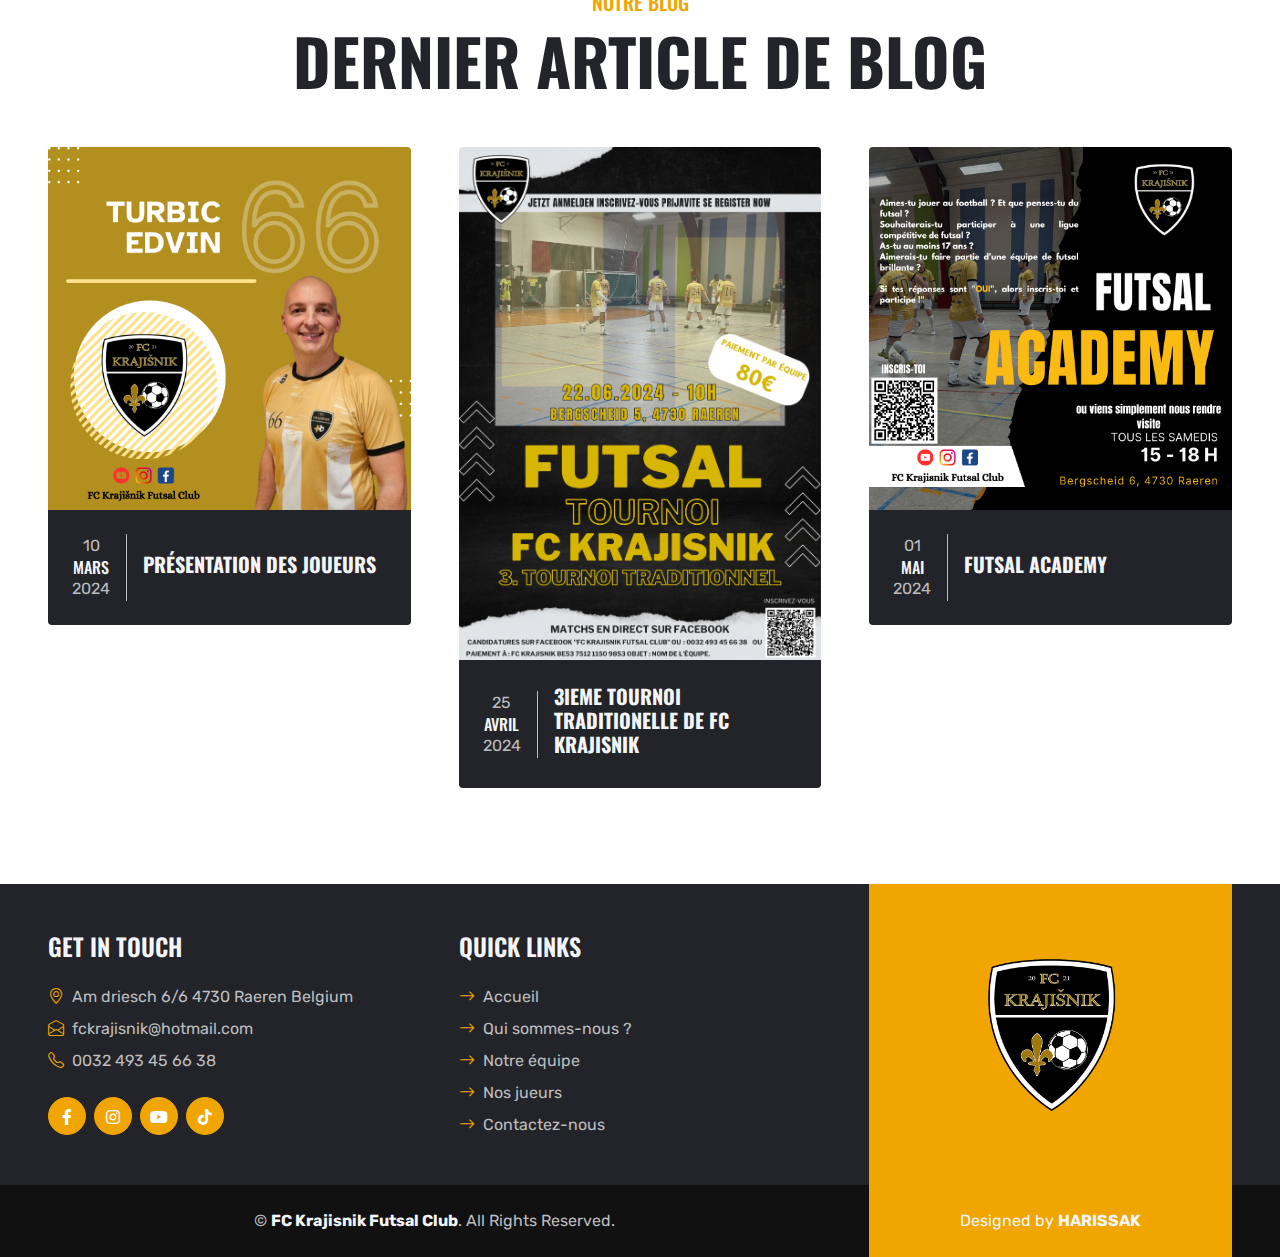
==== commit 89464ddb: "web fc krajisnik" ====
--- a/index.html
+++ b/index.html
@@ -9,7 +9,7 @@
     <meta content="Free HTML Templates" name="description">
 
     <!-- Favicon -->
-    <link href="img/favicon.ico" rel="icon">
+    <link href="img/logo.png" rel="icon">
 
     <!-- Google Web Fonts -->
     <link rel="preconnect" href="https://fonts.gstatic.com">
@@ -36,7 +36,8 @@
         <div class="row gx-0">
             <div class="col-lg-3 bg-dark d-none d-lg-block">
                 <a href="index.html" class="navbar-brand w-100 h-100 m-0 p-0 d-flex align-items-center justify-content-center">
-                    <h1 class="m-0 display-4 text-primary text-uppercase">FC KRAJISNIK </h1>
+                    <!-- <h1 class="m-0 display-4 text-primary text-uppercase">FC KRAJISNIK </h1> -->
+                    <img class="logo-navbar" src="img/logo.png">
                 </a>
             </div>
             <div class="col-lg-9">
@@ -48,7 +49,7 @@
                         </div>
                         <div class="h-100 d-inline-flex align-items-center py-2">
                             <i class="fa fa-phone-alt text-primary me-2"></i>
-                            <h6 class="mb-0">+012 345 6789</h6>
+                            <h6 class="mb-0">+32 493 45 66 38</h6>
                         </div>
                     </div>
                     <div class="col-lg-5 px-5 text-end">
@@ -56,24 +57,22 @@
                             <a class="btn btn-light btn-square rounded-circle me-2" href="https://www.facebook.com/profile.php?id=100076185484762">
                                 <i class="fab fa-facebook-f"></i>
                             </a>
-                            <a class="btn btn-light btn-square rounded-circle me-2" href="">
-                                <i class="fab fa-twitter"></i>
-                            </a>
-                            <a class="btn btn-light btn-square rounded-circle me-2" href="">
-                                <i class="fab fa-linkedin-in"></i>
-                            </a>
-                            <a class="btn btn-light btn-square rounded-circle me-2" href="">
+                            <a class="btn btn-light btn-square rounded-circle me-2" href="https://www.instagram.com/fc_krajisnik/">
                                 <i class="fab fa-instagram"></i>
                             </a>
-                            <a class="btn btn-light btn-square rounded-circle" href="">
+                            <a class="btn btn-light btn-square rounded-circle me-2" href="https://www.youtube.com/@fckrajisnik1203">
                                 <i class="fab fa-youtube"></i>
+                            </a>                            
+                            <a class="btn btn-light btn-square rounded-circle" href="https://www.tiktok.com/@fckrajisnik"> 
+                                <i class="fab fa-tiktok"></i> 
                             </a>
                         </div>
                     </div>
                 </div>
                 <nav class="navbar navbar-expand-lg bg-dark navbar-dark p-3 p-lg-0 px-lg-5">
-                    <a href="index.html" class="navbar-brand d-block d-lg-none">
-                        <h1 class="m-0 display-4 text-primary text-uppercase">FC KRAJISNIK</h1>
+                    <a href="index.html" class="menu-mobile navbar-brand d-block d-lg-none">
+                        <!-- <h1 class="m-0 display-4 text-primary text-uppercase">FC KRAJISNIK</h1> -->
+                        <img class="mobile-logo" src="img/logo.png">
                     </a>
                     <button type="button" class="navbar-toggler" data-bs-toggle="collapse" data-bs-target="#navbarCollapse">
                         <span class="navbar-toggler-icon"></span>
@@ -82,12 +81,11 @@
                         <div class="navbar-nav mr-auto py-0">
                             <a href="index.html" class="nav-item nav-link active">Accueil</a>
                             <a href="about.html" class="nav-item nav-link">Qui sommes-nous ?</a>
-                            <a href="class.html" class="nav-item nav-link">Notre équipe</a>
-                            <a href="class.html" class="nav-item nav-link">Nos jueurs</a>
-                            <a href="team.html" class="nav-item nav-link">Trainers</a>
+                            <a href="team.html" class="nav-item nav-link">Notre équipe</a>
+                            <a href="players.html" class="nav-item nav-link">Nos jueurs</a>
                             <a href="contact.html" class="nav-item nav-link">Contactez-nous</a>
                         </div>
-                        <a href="" class="btn btn-primary py-md-3 px-md-5 d-none d-lg-block">Rejoignez-nous</a>
+                        <a href="contact.html" class="btn btn-primary py-md-3 px-md-5 d-none d-lg-block">Rejoignez-nous</a>
                     </div>
                 </nav>
             </div>
@@ -101,24 +99,32 @@
         <div id="header-carousel" class="carousel slide" data-bs-ride="carousel">
             <div class="carousel-inner">
                 <div class="carousel-item active">
-                    <img class="w-100" src="img/carousel-1.jpg" alt="Image">
+                    <img class="w-100" src="img/match.jpg" alt="Image">
                     <div class="carousel-caption d-flex flex-column align-items-center justify-content-center">
                         <div class="p-3" style="max-width: 900px;">
-                            <h5 class="text-white text-uppercase">Best Gym Center</h5>
-                            <h1 class="display-2 text-white text-uppercase mb-md-4">Build Your Body Strong With Gymster</h1>
-                            <a href="" class="btn btn-primary py-md-3 px-md-5 me-3">Join Us</a>
-                            <a href="" class="btn btn-light py-md-3 px-md-5">Contact Us</a>
+                            <h5 class="text-white text-uppercase">FC Krajisnik Futsal Club</h5>
+                            <h1 class="display-2 text-white text-uppercase mb-md-4">Vivre la compétition et relever les défis</h1>
+                            <a href="contact.html" class="btn btn-primary py-md-3 px-md-5 me-3">Rejoignez-nous</a>
                         </div>
                     </div>
                 </div>
                 <div class="carousel-item">
-                    <img class="w-100" src="img/carousel-2.jpg" alt="Image">
+                    <img class="w-100" src="img/training.jpg" alt="Image">
                     <div class="carousel-caption d-flex flex-column align-items-center justify-content-center">
                         <div class="p-3" style="max-width: 900px;">
-                            <h5 class="text-white text-uppercase">Best Gym Center</h5>
-                            <h1 class="display-2 text-white text-uppercase mb-md-4">Grow Your Strength With Our Trainers</h1>
-                            <a href="" class="btn btn-primary py-md-3 px-md-5 me-3">Join Us</a>
-                            <a href="" class="btn btn-light py-md-3 px-md-5">Contact Us</a>
+                            <h5 class="text-white text-uppercase">FC Krajisnik Futsal Club</h5>
+                            <h1 class="display-2 text-white text-uppercase mb-md-4">Apprendre et devenir le meilleur en futsal</h1>
+                            <a href="contact.html" class="btn btn-primary py-md-3 px-md-5 me-3">Rejoignez-nous</a>
+                        </div>
+                    </div>
+                </div>
+                <div class="carousel-item">
+                    <img class="w-100" src="img/winner.jpg" alt="Image">
+                    <div class="carousel-caption d-flex flex-column align-items-center justify-content-center">
+                        <div class="p-3" style="max-width: 900px;">
+                            <h5 class="text-white text-uppercase">FC Krajisnik Futsal Club</h5>
+                            <h1 class="display-2 text-white text-uppercase mb-md-4">Remporter les trophées</h1>
+                            <a href="contact.html" class="btn btn-primary py-md-3 px-md-5 me-3">Rejoignez-nous</a>
                         </div>
                     </div>
                 </div>
@@ -141,7 +147,7 @@
     <!-- About Start -->
     <div class="container-fluid p-5">
         <div class="row gx-5">
-            <div class="col-lg-5 mb-5 mb-lg-0" style="min-height: 500px;">
+            <div class="col-lg-5 mb-5 mb-lg-0 no-image-mobile" style="min-height: 500px;">
                 <div class="position-relative h-100">
                     <img class="position-absolute w-100 h-100 rounded" src="img/about.jpg" style="object-fit: cover;">
                 </div>
@@ -151,9 +157,8 @@
                     <h5 class="text-primary text-uppercase">Qui sommes-nous ?</h5>
                     <h1 class="display-3 text-uppercase mb-0">Bienvenu à FC Krajisnik</h1>
                 </div>
-                <h4 class="text-body mb-4">Diam dolor diam ipsum tempor sit. Clita erat ipsum et lorem stet no labore lorem sit clita duo justo magna dolore</h4>
-                <p class="mb-4">Nonumy erat diam duo labore clita. Sit magna ipsum dolor sed ea duo at ut. Tempor sit lorem sit magna ipsum duo. Sit eos dolor ut sea rebum, diam sea rebum lorem kasd ut ipsum dolor est ipsum. Et stet amet justo amet clita erat, ipsum sed at ipsum eirmod labore lorem.</p>
-                <div class="rounded bg-dark p-5">
+                <h4 class="text-body mb-4">Depuis notre fondation en 2001, nous évoluons dans la ligue provinciale de Liège en division D3. Notre équipe est composée de membres passionnés issus de différents horizons, unis par leur amour pour le futsal.</h4>
+                 <div class="rounded bg-dark p-5">
                     <ul class="nav nav-pills justify-content-between mb-3">
                         <li class="nav-item w-50">
                             <a class="nav-link text-uppercase text-center w-100 active" data-bs-toggle="pill" href="#pills-1">Qui sommes-nous ?</a>
@@ -164,10 +169,10 @@
                     </ul>
                     <div class="tab-content">
                         <div class="tab-pane fade show active" id="pills-1">
-                            <p class="text-secondary mb-0">Tempor erat elitr at rebum at at clita aliquyam consetetur. Diam dolor diam ipsum et, tempor voluptua sit consetetur sit. Aliquyam diam amet diam et eos sadipscing labore. Clita erat ipsum et lorem et sit, sed stet no labore lorem sit. Sanctus clita duo justo et tempor consetetur takimata eirmod, dolores takimata consetetur invidunt magna dolores aliquyam dolores dolore. Amet erat amet et magna</p>
+                            <p class="text-secondary mb-0">Notre vision est ambitieuse : nous aspirons à devenir l'une des références du futsal dans cette région de la Belgique, en offrant à nos joueurs et à nos fans des moments de pur plaisir et d'émotion sur le terrain.Nos couleurs, l'or, le blanc et le noir, symbolisent l'excellence, la pureté et la force qui nous animent sur le terrain. Actuellement, nous avons une équipe compétitive, mais notre ambition ne s'arrête pas là : nous envisageons de créer une seconde équipe qui viendra enrichir notre engagement dans le système de ligue.</p>
                         </div>
                         <div class="tab-pane fade" id="pills-2">
-                            <p class="text-secondary mb-0">Tempor erat elitr at rebum at at clita aliquyam consetetur. Diam dolor diam ipsum et, tempor voluptua sit consetetur sit. Aliquyam diam amet diam et eos sadipscing labore. Clita erat ipsum et lorem et sit, sed stet no labore lorem sit. Sanctus clita duo justo et tempor consetetur takimata eirmod, dolores takimata consetetur invidunt magna dolores aliquyam dolores dolore. Amet erat amet et magna</p>
+                            <p class="text-secondary mb-0">Nous sommes une équipe jeune et ambitieuse, aspirant à devenir la référence dans notre discipline. Nos rendez-vous hebdomadaires sur le terrain, que ce soient les matchs palpitants ou les entraînements intenses, témoignent de notre engagement indéfectible envers notre passion. Mais au-delà du futsal, c'est notre union et notre solidarité qui font notre force. Nous formons une véritable famille, où chacun apporte sa contribution à notre quête commune de succès. Ensemble, nous rêvons grand et nous travaillons dur pour concrétiser nos ambitions, convaincus que rien ne peut nous arrêter lorsque nous sommes unis.</p>
                         </div>
                     </div>
                 </div>
@@ -182,159 +187,39 @@
         <div class="row g-5 gb-5">
             <div class="col-lg-4 col-md-6">
                 <div class="bg-light rounded text-center p-5">
-                    <i class="flaticon-six-pack display-1 text-primary"></i>
+                    <img src="/lib/soccer.png"></img>
                     <h3 class="text-uppercase my-4">Entraînement</h3>
-                    <p>Sed amet tempor amet sit kasd sea lorem dolor ipsum elitr dolor amet kasd elitr duo vero amet amet stet</p>
-                    <a class="text-uppercase" href="">Read More <i class="bi bi-arrow-right"></i></a>
+                    <p>Tous les samedis entre 15h et 18h, nous avons nos entraînements où nous essayons de développer au maximum nos compétences en futsal.</p>
                 </div>
             </div>
             <div class="col-lg-4 col-md-6">
                 <div class="bg-light rounded text-center p-5">
-                    <i class="flaticon-barbell display-1 text-primary"></i>
+                    <img src="/lib/competition.png"></img>
                     <h3 class="text-uppercase my-4">Compétition</h3>
-                    <p>Sed amet tempor amet sit kasd sea lorem dolor ipsum elitr dolor amet kasd elitr duo vero amet amet stet</p>
-                    <a class="text-uppercase" href="">Read More <i class="bi bi-arrow-right"></i></a>
+                    <p>Nous compétitionnons actuellement dans la ligue de futsal de la province de Liège en division D3. Depuis le début de notre compétition en ligue, nous participons également à la coupe de futsal. Les deux fois, nous sommes entrés dans les 32 meilleures équipes sur plus de 150. Nous compétitionnons régulièrement dans différents tournois organisés par nos amis du futsal.</p>
                 </div>
             </div>
             <div class="col-lg-4 col-md-6">
                 <div class="bg-light rounded text-center p-5">
-                    <i class="flaticon-bodybuilding display-1 text-primary"></i>
+                    <img src="/lib/party.png"></img>
                     <h3 class="text-uppercase my-4">Événements et Célébrations</h3>
-                    <p>Sed amet tempor amet sit kasd sea lorem dolor ipsum elitr dolor amet kasd elitr duo vero amet amet stet</p>
-                    <a class="text-uppercase" href="">Read More <i class="bi bi-arrow-right"></i></a>
+                    <p>Nous sommes passionnés de futsal, mais nous aimons aussi célébrer nos succès. Nous organisons des célébrations à la fin de l'année calendaire, mais aussi après la fin de la saison. De temps en temps, nous organisons différents événements tels que du karting, etc., et tout se passe avec tous nos fans.</p>
                 </div>
             </div>
             <div class="col-lg-12 col-md-6 text-center">
-                <a href="" class="btn btn-primary py-3 px-5">Devenir Membre</a>
+                <a href="contact.html" class="btn btn-primary py-3 px-5">Devenir Membre</a>
             </div>
         </div>
     </div>
     <!-- Programe Start -->    
 
-    <!-- Facts Start -->
-    <div class="container-fluid bg-dark facts p-5 my-5">
-        <div class="row gx-5 gy-4 py-5">
-            <div class="col-lg-3 col-md-6">
-                <div class="d-flex">
-                    <div class="bg-primary rounded-circle d-flex align-items-center justify-content-center mb-3" style="width: 60px; height: 60px;">
-                        <i class="fa fa-star fs-4 text-white"></i>
-                    </div>
-                    <div class="ps-4">
-                        <h5 class="text-secondary text-uppercase">Experience</h5>
-                        <h1 class="display-5 text-white mb-0" data-toggle="counter-up">12345</h1>
-                    </div>
-                </div>
-            </div>
-            <div class="col-lg-3 col-md-6">
-                <div class="d-flex">
-                    <div class="bg-primary rounded-circle d-flex align-items-center justify-content-center mb-3" style="width: 60px; height: 60px;">
-                        <i class="fa fa-users fs-4 text-white"></i>
-                    </div>
-                    <div class="ps-4">
-                        <h5 class="text-secondary text-uppercase">Our Trainers</h5>
-                        <h1 class="display-5 text-white mb-0" data-toggle="counter-up">12345</h1>
-                    </div>
-                </div>
-            </div>
-            <div class="col-lg-3 col-md-6">
-                <div class="d-flex">
-                    <div class="bg-primary rounded-circle d-flex align-items-center justify-content-center mb-3" style="width: 60px; height: 60px;">
-                        <i class="fa fa-check fs-4 text-white"></i>
-                    </div>
-                    <div class="ps-4">
-                        <h5 class="text-secondary text-uppercase">Complete Project</h5>
-                        <h1 class="display-5 text-white mb-0" data-toggle="counter-up">12345</h1>
-                    </div>
-                </div>
-            </div>
-            <div class="col-lg-3 col-md-6">
-                <div class="d-flex">
-                    <div class="bg-primary rounded-circle d-flex align-items-center justify-content-center mb-3" style="width: 60px; height: 60px;">
-                        <i class="fa fa-mug-hot fs-4 text-white"></i>
-                    </div>
-                    <div class="ps-4">
-                        <h5 class="text-secondary text-uppercase">Happy Clients</h5>
-                        <h1 class="display-5 text-white mb-0" data-toggle="counter-up">12345</h1>
-                    </div>
-                </div>
-            </div>
-        </div>
-    </div>
-    <!-- Facts End -->
-
-
-    <!-- Team Start -->
-    <div class="container-fluid p-5">
-        <div class="mb-5 text-center">
-            <h5 class="text-primary text-uppercase">The Team</h5>
-            <h1 class="display-3 text-uppercase mb-0">Expert Trainers</h1>
-        </div>
-        <div class="row g-5">
-            <div class="col-lg-4 col-md-6">
-                <div class="team-item position-relative">
-                    <div class="position-relative overflow-hidden rounded">
-                        <img class="img-fluid w-100" src="img/team-1.jpg" alt="">
-                        <div class="team-overlay">
-                            <div class="d-flex align-items-center justify-content-start">
-                                <a class="btn btn-light btn-square rounded-circle mx-1" href="#"><i class="fab fa-twitter"></i></a>
-                                <a class="btn btn-light btn-square rounded-circle mx-1" href="#"><i class="fab fa-facebook-f"></i></a>
-                                <a class="btn btn-light btn-square rounded-circle mx-1" href="#"><i class="fab fa-linkedin-in"></i></a>
-                            </div>
-                        </div>
-                    </div>
-                    <div class="position-absolute start-0 bottom-0 w-100 rounded-bottom text-center p-4" style="background: rgba(34, 36, 41, .9);">
-                        <h5 class="text-uppercase text-light">John Deo</h5>
-                        <p class="text-uppercase text-secondary m-0">Trainer</p>
-                    </div>
-                </div>
-            </div>
-            <div class="col-lg-4 col-md-6">
-                <div class="team-item position-relative">
-                    <div class="position-relative overflow-hidden rounded">
-                        <img class="img-fluid w-100" src="img/team-2.jpg" alt="">
-                        <div class="team-overlay">
-                            <div class="d-flex align-items-center justify-content-start">
-                                <a class="btn btn-light btn-square rounded-circle mx-1" href="#"><i class="fab fa-twitter"></i></a>
-                                <a class="btn btn-light btn-square rounded-circle mx-1" href="#"><i class="fab fa-facebook-f"></i></a>
-                                <a class="btn btn-light btn-square rounded-circle mx-1" href="#"><i class="fab fa-linkedin-in"></i></a>
-                            </div>
-                        </div>
-                    </div>
-                    <div class="position-absolute start-0 bottom-0 w-100 rounded-bottom text-center p-4" style="background: rgba(34, 36, 41, .9);">
-                        <h5 class="text-uppercase text-light">James Taylor</h5>
-                        <p class="text-uppercase text-secondary m-0">Trainer</p>
-                    </div>
-                </div>
-            </div>
-            <div class="col-lg-4 col-md-6">
-                <div class="team-item position-relative">
-                    <div class="position-relative overflow-hidden rounded">
-                        <img class="img-fluid w-100" src="img/team-3.jpg" alt="">
-                        <div class="team-overlay">
-                            <div class="d-flex align-items-center justify-content-start">
-                                <a class="btn btn-light btn-square rounded-circle mx-1" href="#"><i class="fab fa-twitter"></i></a>
-                                <a class="btn btn-light btn-square rounded-circle mx-1" href="#"><i class="fab fa-facebook-f"></i></a>
-                                <a class="btn btn-light btn-square rounded-circle mx-1" href="#"><i class="fab fa-linkedin-in"></i></a>
-                            </div>
-                        </div>
-                    </div>
-                    <div class="position-absolute start-0 bottom-0 w-100 rounded-bottom text-center p-4" style="background: rgba(34, 36, 41, .9);">
-                        <h5 class="text-uppercase text-light">Adam Phillips</h5>
-                        <p class="text-uppercase text-secondary m-0">Trainer</p>
-                    </div>
-                </div>
-            </div>
-        </div>
-    </div>
-    <!-- Team End -->
-    
 
     <!-- Testimonial Start -->
     <div class="container-fluid p-0 my-5">
         <div class="row g-0">
-            <div class="col-lg-6" style="min-height: 500px;">
+            <div class="col-lg-6 no-image-mobile" style="min-height: 500px;">
                 <div class="position-relative h-100">
-                    <img class="position-absolute w-100 h-100" src="img/testimonial.jpg" style="object-fit: cover;">
+                    <img class="position-absolute w-100 h-100" src="img/thankyou.jpg" style="object-fit: cover;">
                 </div>
             </div>
             <div class="col-lg-6 bg-dark p-5">
@@ -344,25 +229,16 @@
                 </div>
                 <div class="owl-carousel testimonial-carousel">
                     <div class="testimonial-item">
-                        <p class="fs-4 fw-normal text-light mb-4"><i class="fa fa-quote-left text-primary me-3"></i>Dolores sed duo clita tempor justo dolor et stet lorem kasd labore dolore lorem ipsum. At lorem lorem magna ut et, nonumy et labore et tempor diam tempor erat dolor rebum sit ipsum.</p>
+                        <p class="fs-4 fw-normal text-light mb-4"><i class="fa fa-quote-left text-primary me-3"></i>Une belle affiche et un match chouette à jouer vu l'engouement mis par les locaux. . Cette équipe est de loin avec St-Jean-Sart les plus belles équipes rencontrées jusqu'à présent.</p>
                         <div class="d-flex align-items-center">
-                            <img class="img-fluid rounded-circle" src="img/testimonial-1.jpg" alt="">
+                            <img class="img-fluid rounded-circle" src="img/fcguelan.jpg" alt="">
                             <div class="ps-4">
-                                <h5 class="text-uppercase text-light">Client Name</h5>
-                                <span class="text-uppercase text-secondary">Profession</span>
+                                <h5 class="text-uppercase text-light">FC Guelan</h5>
+                                <span class="text-uppercase text-secondary">Vainqueur de la division D3 2023 - 2024</span>
                             </div>
                         </div>
                     </div>
-                    <div class="testimonial-item">
-                        <p class="fs-4 fw-normal text-light mb-4"><i class="fa fa-quote-left text-primary me-3"></i>Dolores sed duo clita tempor justo dolor et stet lorem kasd labore dolore lorem ipsum. At lorem lorem magna ut et, nonumy et labore et tempor diam tempor erat dolor rebum sit ipsum.</p>
-                        <div class="d-flex align-items-center">
-                            <img class="img-fluid rounded-circle" src="img/testimonial-2.jpg" alt="">
-                            <div class="ps-4">
-                                <h5 class="text-uppercase text-light">Client Name</h5>
-                                <span class="text-uppercase text-secondary">Profession</span>
-                            </div>
-                        </div>
-                    </div>
+                  
                 </div>
             </div>
         </div>
@@ -380,45 +256,45 @@
             <div class="col-lg-4">
                 <div class="blog-item">
                     <div class="position-relative overflow-hidden rounded-top">
-                        <img class="img-fluid" src="img/blog-1.jpg" alt="">
+                        <img class="img-fluid" src="img/presentation.png" alt="">
+                    </div>
+                    <div class="bg-dark d-flex align-items-center rounded-bottom p-4">
+                        <div class="flex-shrink-0 text-center text-secondary border-end border-secondary pe-3 me-3">
+                            <span>10</span>
+                            <h6 class="text-light text-uppercase mb-0">Mars</h6>
+                            <span>2024</span>
+                        </div>
+                        <a class="h5 text-uppercase text-light" href="">Présentation des joueurs</h4></a>
+                    </div>
+                </div>
+            </div>
+            <div class="col-lg-4">
+                <div class="blog-item">
+                    <div class="position-relative overflow-hidden rounded-top">
+                        <img class="img-fluid" src="img/tournoi.png" alt="">
+                    </div>
+                    <div class="bg-dark d-flex align-items-center rounded-bottom p-4">
+                        <div class="flex-shrink-0 text-center text-secondary border-end border-secondary pe-3 me-3">
+                            <span>25</span>
+                            <h6 class="text-light text-uppercase mb-0">Avril</h6>
+                            <span>2024</span>
+                        </div>
+                        <a class="h5 text-uppercase text-light" href="">3ieme Tournoi Traditionelle de FC Krajisnik</h4></a>
+                    </div>
+                </div>
+            </div>
+            <div class="col-lg-4">
+                <div class="blog-item">
+                    <div class="position-relative overflow-hidden rounded-top">
+                        <img class="img-fluid" src="img/academy.png" alt="">
                     </div>
                     <div class="bg-dark d-flex align-items-center rounded-bottom p-4">
                         <div class="flex-shrink-0 text-center text-secondary border-end border-secondary pe-3 me-3">
                             <span>01</span>
-                            <h6 class="text-light text-uppercase mb-0">January</h6>
-                            <span>2045</span>
-                        </div>
-                        <a class="h5 text-uppercase text-light" href="">Sed amet tempor amet sit kasd sea lorem</h4></a>
-                    </div>
-                </div>
-            </div>
-            <div class="col-lg-4">
-                <div class="blog-item">
-                    <div class="position-relative overflow-hidden rounded-top">
-                        <img class="img-fluid" src="img/blog-2.jpg" alt="">
-                    </div>
-                    <div class="bg-dark d-flex align-items-center rounded-bottom p-4">
-                        <div class="flex-shrink-0 text-center text-secondary border-end border-secondary pe-3 me-3">
-                            <span>01</span>
-                            <h6 class="text-light text-uppercase mb-0">January</h6>
-                            <span>2045</span>
-                        </div>
-                        <a class="h5 text-uppercase text-light" href="">Sed amet tempor amet sit kasd sea lorem</h4></a>
-                    </div>
-                </div>
-            </div>
-            <div class="col-lg-4">
-                <div class="blog-item">
-                    <div class="position-relative overflow-hidden rounded-top">
-                        <img class="img-fluid" src="img/blog-3.jpg" alt="">
-                    </div>
-                    <div class="bg-dark d-flex align-items-center rounded-bottom p-4">
-                        <div class="flex-shrink-0 text-center text-secondary border-end border-secondary pe-3 me-3">
-                            <span>01</span>
-                            <h6 class="text-light text-uppercase mb-0">January</h6>
-                            <span>2045</span>
-                        </div>
-                        <a class="h5 text-uppercase text-light" href="">Sed amet tempor amet sit kasd sea lorem</h4></a>
+                            <h6 class="text-light text-uppercase mb-0">Mai</h6>
+                            <span>2024</span>
+                        </div>
+                        <a class="h5 text-uppercase text-light" href="">FUTSAL ACADEMY</h4></a>
                     </div>
                 </div>
             </div>
@@ -430,78 +306,60 @@
     <!-- Footer Start -->
     <div class="container-fluid bg-dark text-secondary px-5 mt-5">
         <div class="row gx-5">
-            <div class="col-lg-8 col-md-6">
+            <div class="col-lg-12 col-md-6">
                 <div class="row gx-5">
                     <div class="col-lg-4 col-md-12 pt-5 mb-5">
                         <h4 class="text-uppercase text-light mb-4">Get In Touch</h4>
                         <div class="d-flex mb-2">
                             <i class="bi bi-geo-alt text-primary me-2"></i>
-                            <p class="mb-0">123 Street, New York, USA</p>
+                            <p class="mb-0">Am driesch 6/6 4730 Raeren Belgium</p>
                         </div>
                         <div class="d-flex mb-2">
                             <i class="bi bi-envelope-open text-primary me-2"></i>
-                            <p class="mb-0">info@example.com</p>
+                            <p class="mb-0">fckrajisnik@hotmail.com</p>
                         </div>
                         <div class="d-flex mb-2">
                             <i class="bi bi-telephone text-primary me-2"></i>
-                            <p class="mb-0">+012 345 67890</p>
+                            <p class="mb-0">0032 493 45 66 38</p>
                         </div>
                         <div class="d-flex mt-4">
-                            <a class="btn btn-primary btn-square rounded-circle me-2" href="#"><i class="fab fa-twitter"></i></a>
-                            <a class="btn btn-primary btn-square rounded-circle me-2" href="#"><i class="fab fa-facebook-f"></i></a>
-                            <a class="btn btn-primary btn-square rounded-circle me-2" href="#"><i class="fab fa-linkedin-in"></i></a>
-                            <a class="btn btn-primary btn-square rounded-circle" href="#"><i class="fab fa-instagram"></i></a>
+                            <a class="btn btn-primary btn-square rounded-circle me-2" href="https://www.facebook.com/profile.php?id=100076185484762"><i class="fab fa-facebook-f"></i></a>
+                            <a class="btn btn-primary btn-square rounded-circle me-2" href="https://www.instagram.com/fc_krajisnik/"><i class="fab fa-instagram"></i></a>
+                            <a class="btn btn-primary btn-square rounded-circle me-2" href="https://www.youtube.com/@fckrajisnik1203"> <i class="fab fa-youtube"></i> </a>
+                            <a class="btn btn-primary btn-square rounded-circle me-2" href="https://www.tiktok.com/@fckrajisnik"> <i class="fab fa-tiktok"></i> </a>
                         </div>
                     </div>
                     <div class="col-lg-4 col-md-12 pt-0 pt-lg-5 mb-5">
                         <h4 class="text-uppercase text-light mb-4">Quick Links</h4>
                         <div class="d-flex flex-column justify-content-start">
-                            <a class="text-secondary mb-2" href="#"><i class="bi bi-arrow-right text-primary me-2"></i>Home</a>
-                            <a class="text-secondary mb-2" href="#"><i class="bi bi-arrow-right text-primary me-2"></i>About Us</a>
-                            <a class="text-secondary mb-2" href="#"><i class="bi bi-arrow-right text-primary me-2"></i>Class Schedule</a>
-                            <a class="text-secondary mb-2" href="#"><i class="bi bi-arrow-right text-primary me-2"></i>Our Trainers</a>
-                            <a class="text-secondary mb-2" href="#"><i class="bi bi-arrow-right text-primary me-2"></i>Latest Blog</a>
-                            <a class="text-secondary" href="#"><i class="bi bi-arrow-right text-primary me-2"></i>Contact Us</a>
-                        </div>
-                    </div>
-                    <div class="col-lg-4 col-md-12 pt-0 pt-lg-5 mb-5">
-                        <h4 class="text-uppercase text-light mb-4">Popular Links</h4>
-                        <div class="d-flex flex-column justify-content-start">
-                            <a class="text-secondary mb-2" href="#"><i class="bi bi-arrow-right text-primary me-2"></i>Home</a>
-                            <a class="text-secondary mb-2" href="#"><i class="bi bi-arrow-right text-primary me-2"></i>About Us</a>
-                            <a class="text-secondary mb-2" href="#"><i class="bi bi-arrow-right text-primary me-2"></i>Class Schedule</a>
-                            <a class="text-secondary mb-2" href="#"><i class="bi bi-arrow-right text-primary me-2"></i>Our Trainers</a>
-                            <a class="text-secondary mb-2" href="#"><i class="bi bi-arrow-right text-primary me-2"></i>Latest Blog</a>
-                            <a class="text-secondary" href="#"><i class="bi bi-arrow-right text-primary me-2"></i>Contact Us</a>
-                        </div>
-                    </div>
-                </div>
-            </div>
-            <div class="col-lg-4 col-md-6">
-                <div class="d-flex flex-column align-items-center justify-content-center text-center h-100 bg-primary p-5">
-                    <h4 class="text-uppercase text-white mb-4">Newsletter</h4>
-                    <h6 class="text-uppercase text-white">Subscribe Our Newsletter</h6>
-                    <p class="text-light">Amet justo diam dolor rebum lorem sit stet sea justo kasd</p>
-                    <form action="">
-                        <div class="input-group">
-                            <input type="text" class="form-control border-white p-3" placeholder="Your Email">
-                            <button class="btn btn-dark">Sign Up</button>
-                        </div>
-                    </form>
-                </div>
-            </div>
+                            <a class="text-secondary mb-2" href="index.html"><i class="bi bi-arrow-right text-primary me-2"></i>Accueil</a>
+                            <a class="text-secondary mb-2" href="about.html"><i class="bi bi-arrow-right text-primary me-2"></i>Qui sommes-nous ?</a>
+                            <a class="text-secondary mb-2" href="team"><i class="bi bi-arrow-right text-primary me-2"></i>Notre équipe</a>
+                            <a class="text-secondary mb-2" href="players.html"><i class="bi bi-arrow-right text-primary me-2"></i>Nos jueurs</a>
+                            <a class="text-secondary" href="contact.html"><i class="bi bi-arrow-right text-primary me-2"></i>Contactez-nous</a>
+                        </div>
+                    </div>
+                    <div class="col-lg-4 col-md-6">
+                        <div class="d-flex flex-column align-items-center justify-content-center text-center h-100 bg-primary p-5">
+                            <img class="logo-navbar w-50" src="img/logo.png">
+                        </div>
+                    </div>
+                    
+                </div>
+            </div>
+            
         </div>
     </div>
     <div class="container-fluid py-4 py-lg-0 px-5" style="background: #111111;">
         <div class="row gx-5">
             <div class="col-lg-8">
                 <div class="py-lg-4 text-center">
-                    <p class="text-secondary mb-0">&copy; <a class="text-light fw-bold" href="#">Your Site Name</a>. All Rights Reserved.</p>
+                    <p class="text-secondary mb-0">&copy; <a class="text-light fw-bold" href="#">FC Krajisnik Futsal Club</a>. All Rights Reserved.</p>
                 </div>
             </div>
             <div class="col-lg-4">
                 <div class="py-lg-4 text-center credit">
-                    <p class="text-light mb-0">Designed by <a class="text-light fw-bold" href="https://htmlcodex.com">HTML Codex</a></p>
+                    <p class="text-light mb-0">Designed by <a class="text-light fw-bold" href="https://htmlcodex.com">HARISSAK</a></p>
                 </div>
             </div>
         </div>
--- a/lib/flaticon/font/flaticon.css
+++ b/lib/flaticon/font/flaticon.css
@@ -32,7 +32,7 @@
 
 .flaticon-barbell:before { content: "\f100"; }
 .flaticon-treadmill:before { content: "\f101"; }
-.flaticon-six-pack:before { content: "\f102"; }
+.flaticon-six-pack:before { content: "\f118"; }
 .flaticon-bodybuilding:before { content: "\f103"; }
 .flaticon-medal:before { content: "\f104"; }
 .flaticon-muscular-bodybuilder-with-clock:before { content: "\f105"; }
--- a/css/style.css
+++ b/css/style.css
@@ -89,11 +89,44 @@
     color: var(--primary);
 }
 
+.logo-navbar {
+    width: 30%;
+    height: auto;
+}
+
+.big-image-navbar{
+   height: 45vh!important; 
+}
+
 @media (max-width: 991.98px) {
     .navbar-dark .navbar-nav .nav-link  {
         margin-right: 0;
         padding: 10px 0;
     }
+
+    .mobile-logo {
+        width: 20%;
+        height: auto;
+    }
+    .menu-mobile {
+        width: 70%!important;
+    }
+
+    .no-image-mobile {
+        display: none;
+    }
+    .big-image-navbar{
+        padding: 0!important;
+        height: auto!important; 
+        margin: 0!important;
+     }
+
+     .big-image-navbar div{ 
+        padding: 1vh!important;
+     }
+     .mobile-image {
+        max-width: 100%!important;
+     }
 }
 
 .carousel-caption {
@@ -111,10 +144,33 @@
         font-weight: 500 !important;
     }
 
+    .mobile-logo {
+        width: 20%;
+        height: auto;
+    }
+
+    .menu-mobile {
+        width: 70%!important;
+    }
+
     .carousel-caption h1 {
         font-size: 30px;
         font-weight: 600 !important;
     }
+
+    .no-image-mobile {
+        display: none;
+    }
+
+    .big-image-navbar{
+        padding: 0!important;
+        height: auto!important; 
+        margin: 0!important;
+     }
+
+     .big-image-navbar div{ 
+        padding: 1vh!important;
+     }
 }
 
 .carousel-control-prev,
@@ -129,7 +185,7 @@
 }
 
 .bg-hero {
-    background: linear-gradient(rgba(34, 36, 41, .8), rgba(34, 36, 41, .8)), url(../img/carousel-1.jpg) top center no-repeat;
+    background: linear-gradient(rgba(34, 36, 41, .8), rgba(34, 36, 41, .8)), url(../img/conntact.jpg) top center no-repeat;
     background-size: cover;
 }
 
@@ -218,4 +274,13 @@
     .credit {
         background: var(--primary);
     }
+
+    .mobile-logo {
+        width: 20%;
+        height: auto;
+    }
+
+    .menu-mobile {
+        width: 70%!important;
+    }
 }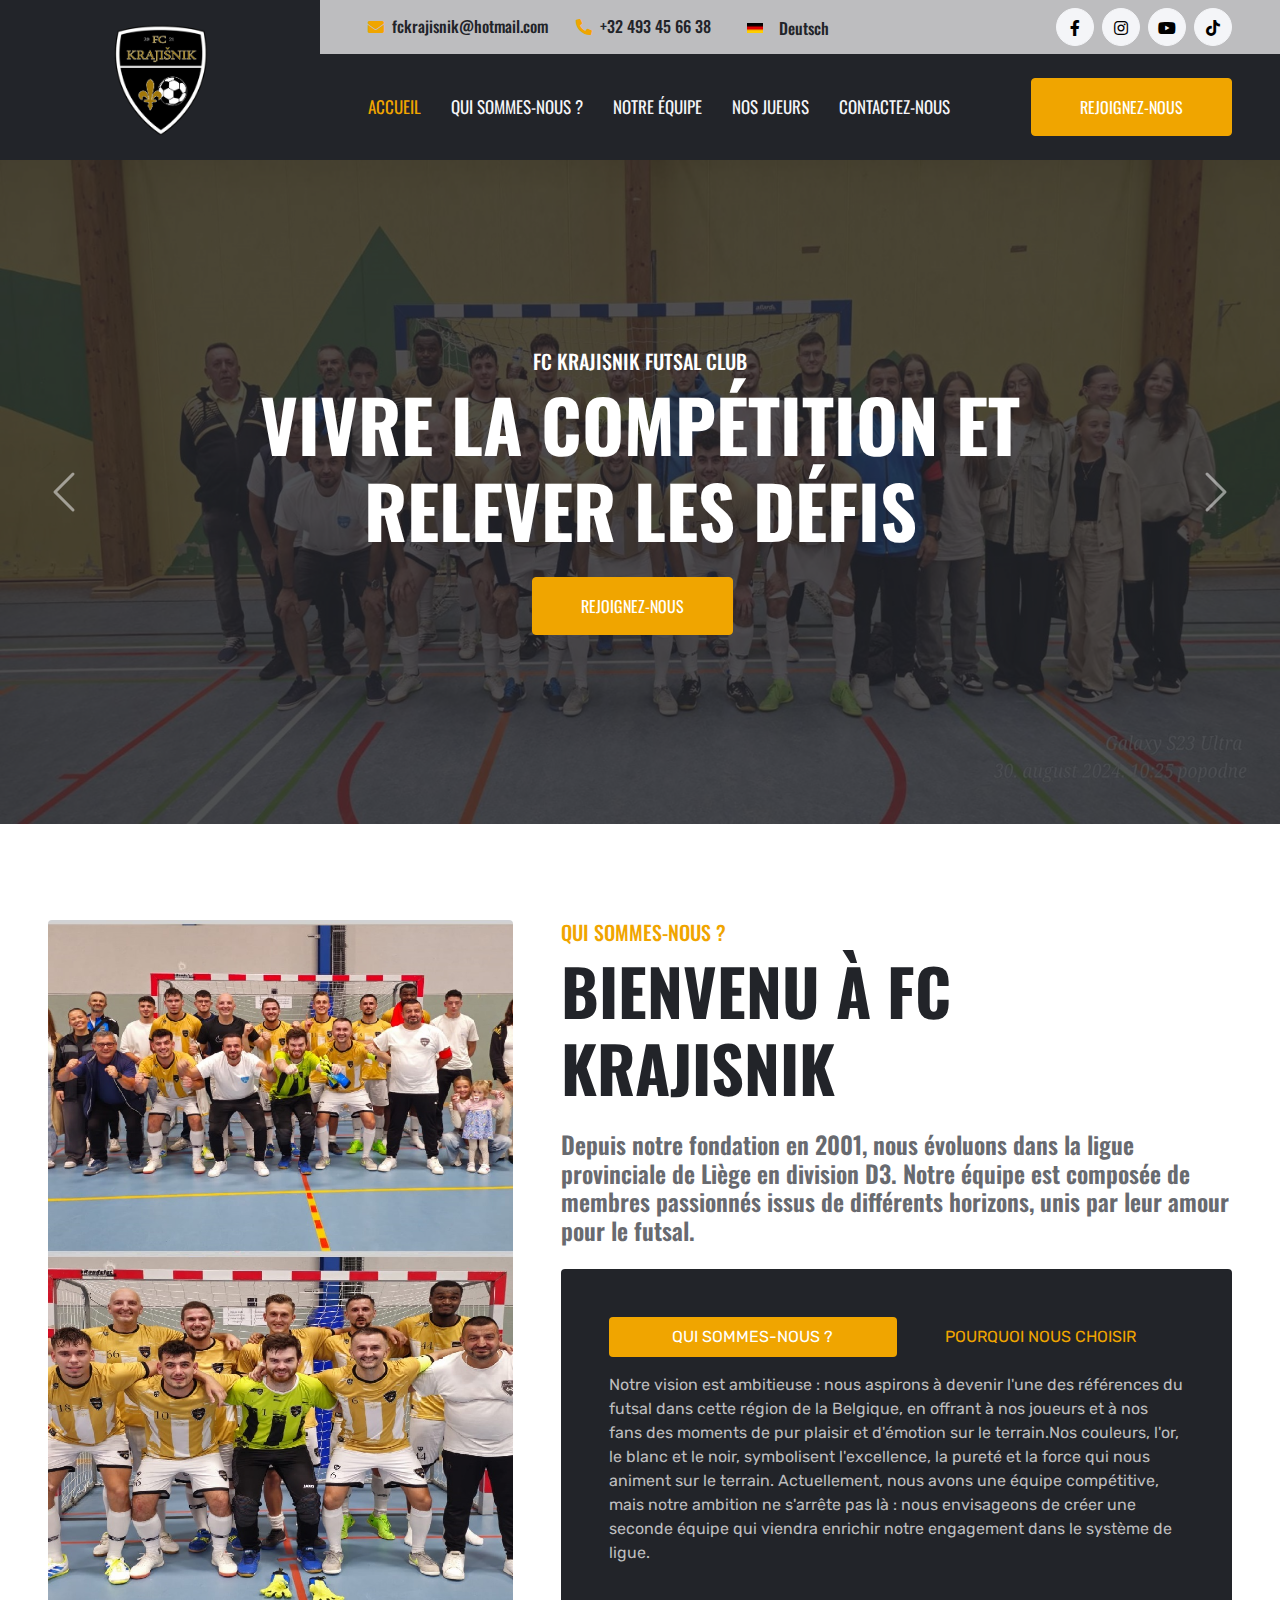
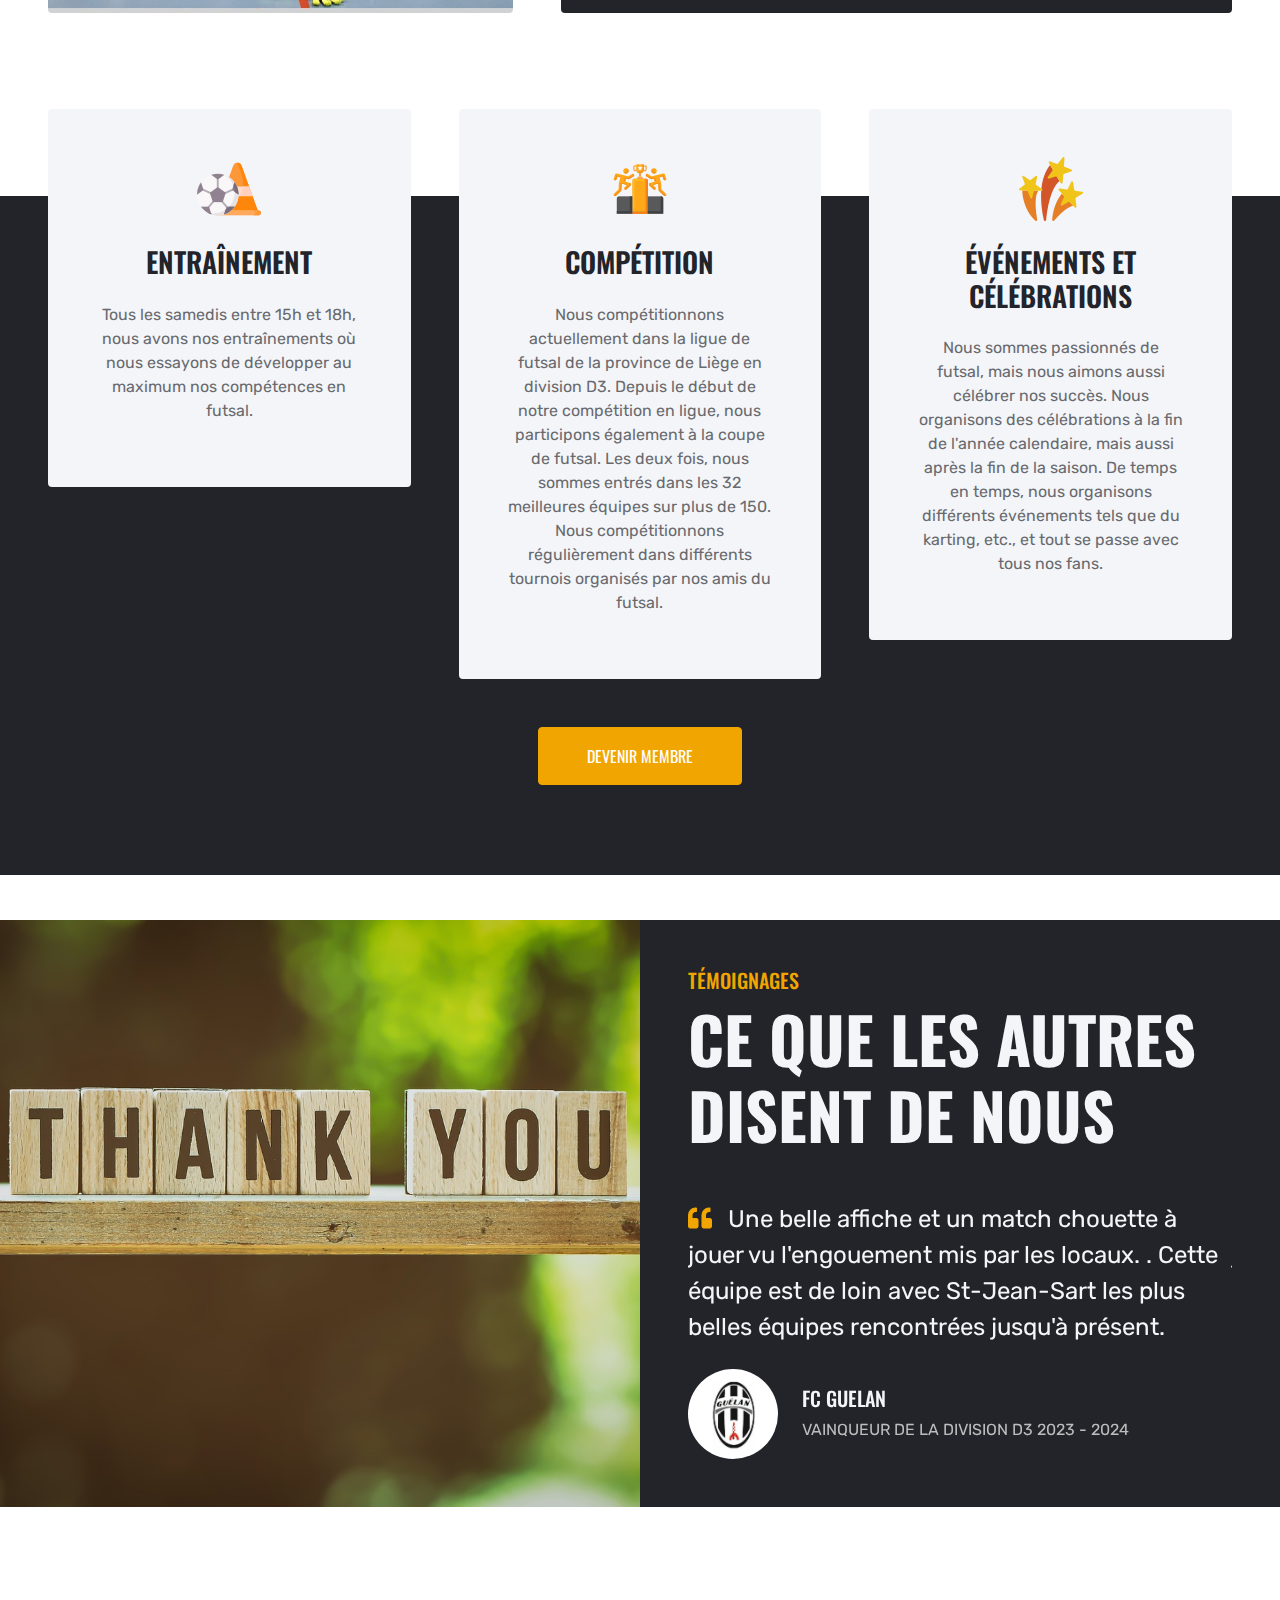
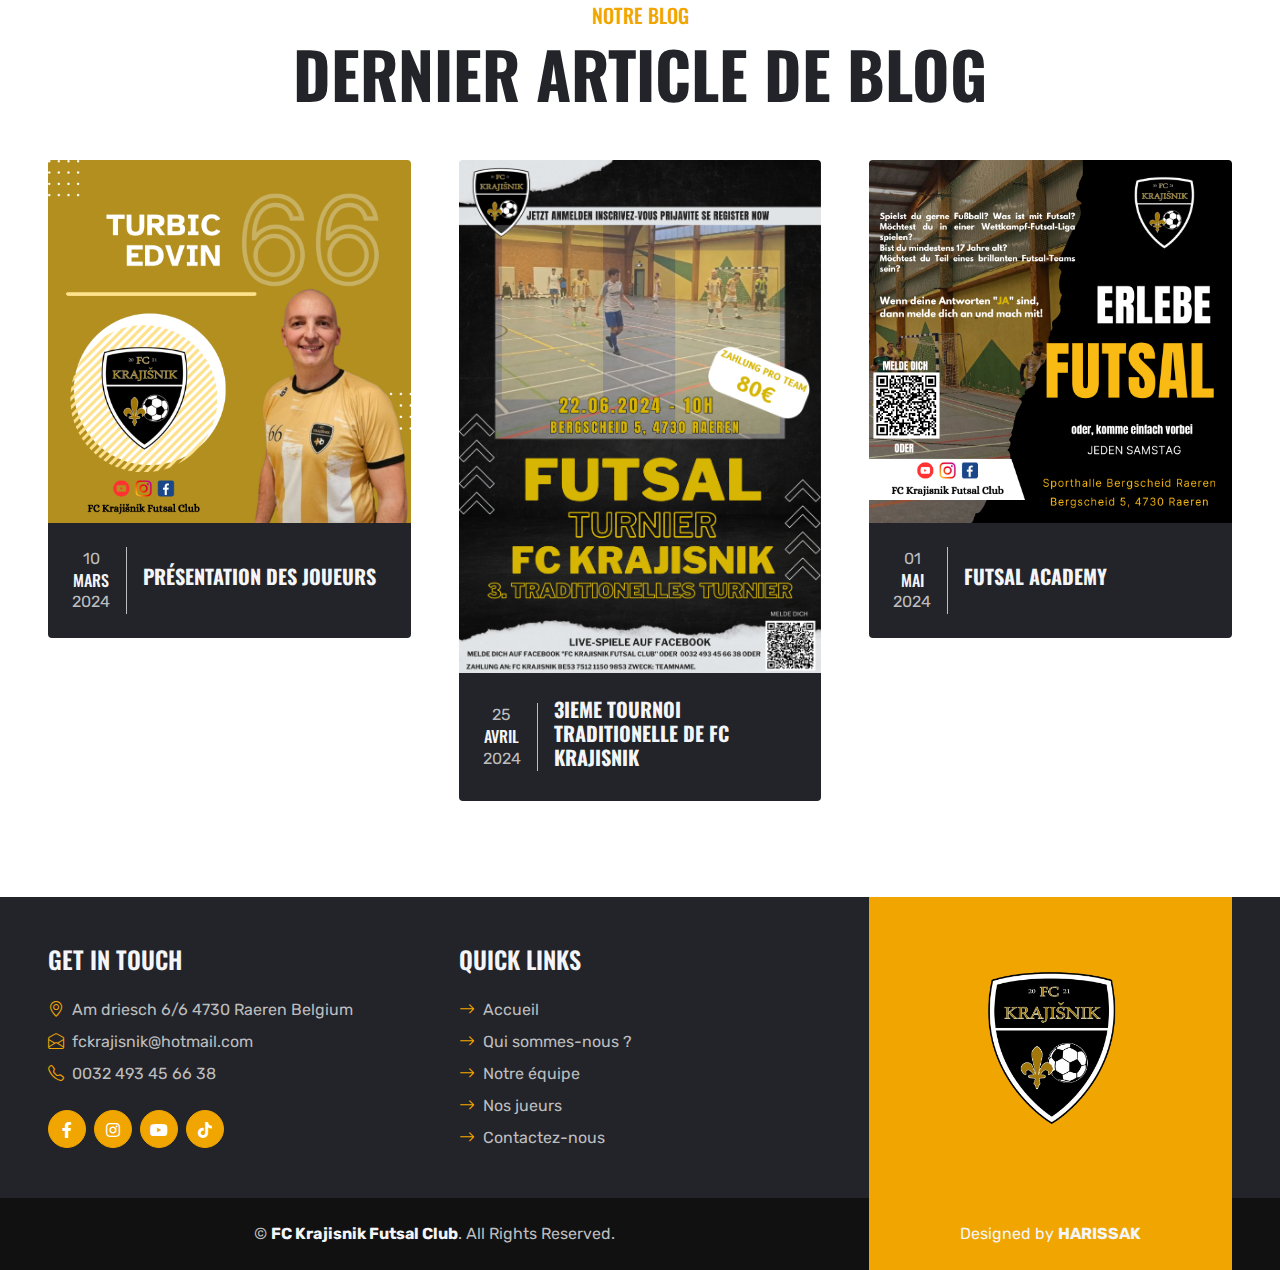
==== commit 990185f4: "deutsch" ====
--- a/index.html
+++ b/index.html
@@ -5,8 +5,6 @@
     <meta charset="utf-8">
     <title>FC KRAJISNIK Futsal Club</title>
     <meta content="width=device-width, initial-scale=1.0" name="viewport">
-    <meta content="Free HTML Templates" name="keywords">
-    <meta content="Free HTML Templates" name="description">
 
     <!-- Favicon -->
     <link href="img/logo.png" rel="icon">
@@ -51,6 +49,12 @@
                             <i class="fa fa-phone-alt text-primary me-2"></i>
                             <h6 class="mb-0">+32 493 45 66 38</h6>
                         </div>
+                        <a href="index-de.html">
+                            <div class="h-20 d-inline-flex align-items-center py-6" style="cursor: pointer;" >
+                                <img  src="lib/german.png" style="width: 1rem!important; margin-left: 2rem; "/>
+                                <h6 class="mb-0" style="padding-left: 1rem;">Deutsch</h6>
+                            </div>
+                        </a>
                     </div>
                     <div class="col-lg-5 px-5 text-end">
                         <div class="d-inline-flex align-items-center py-2">
